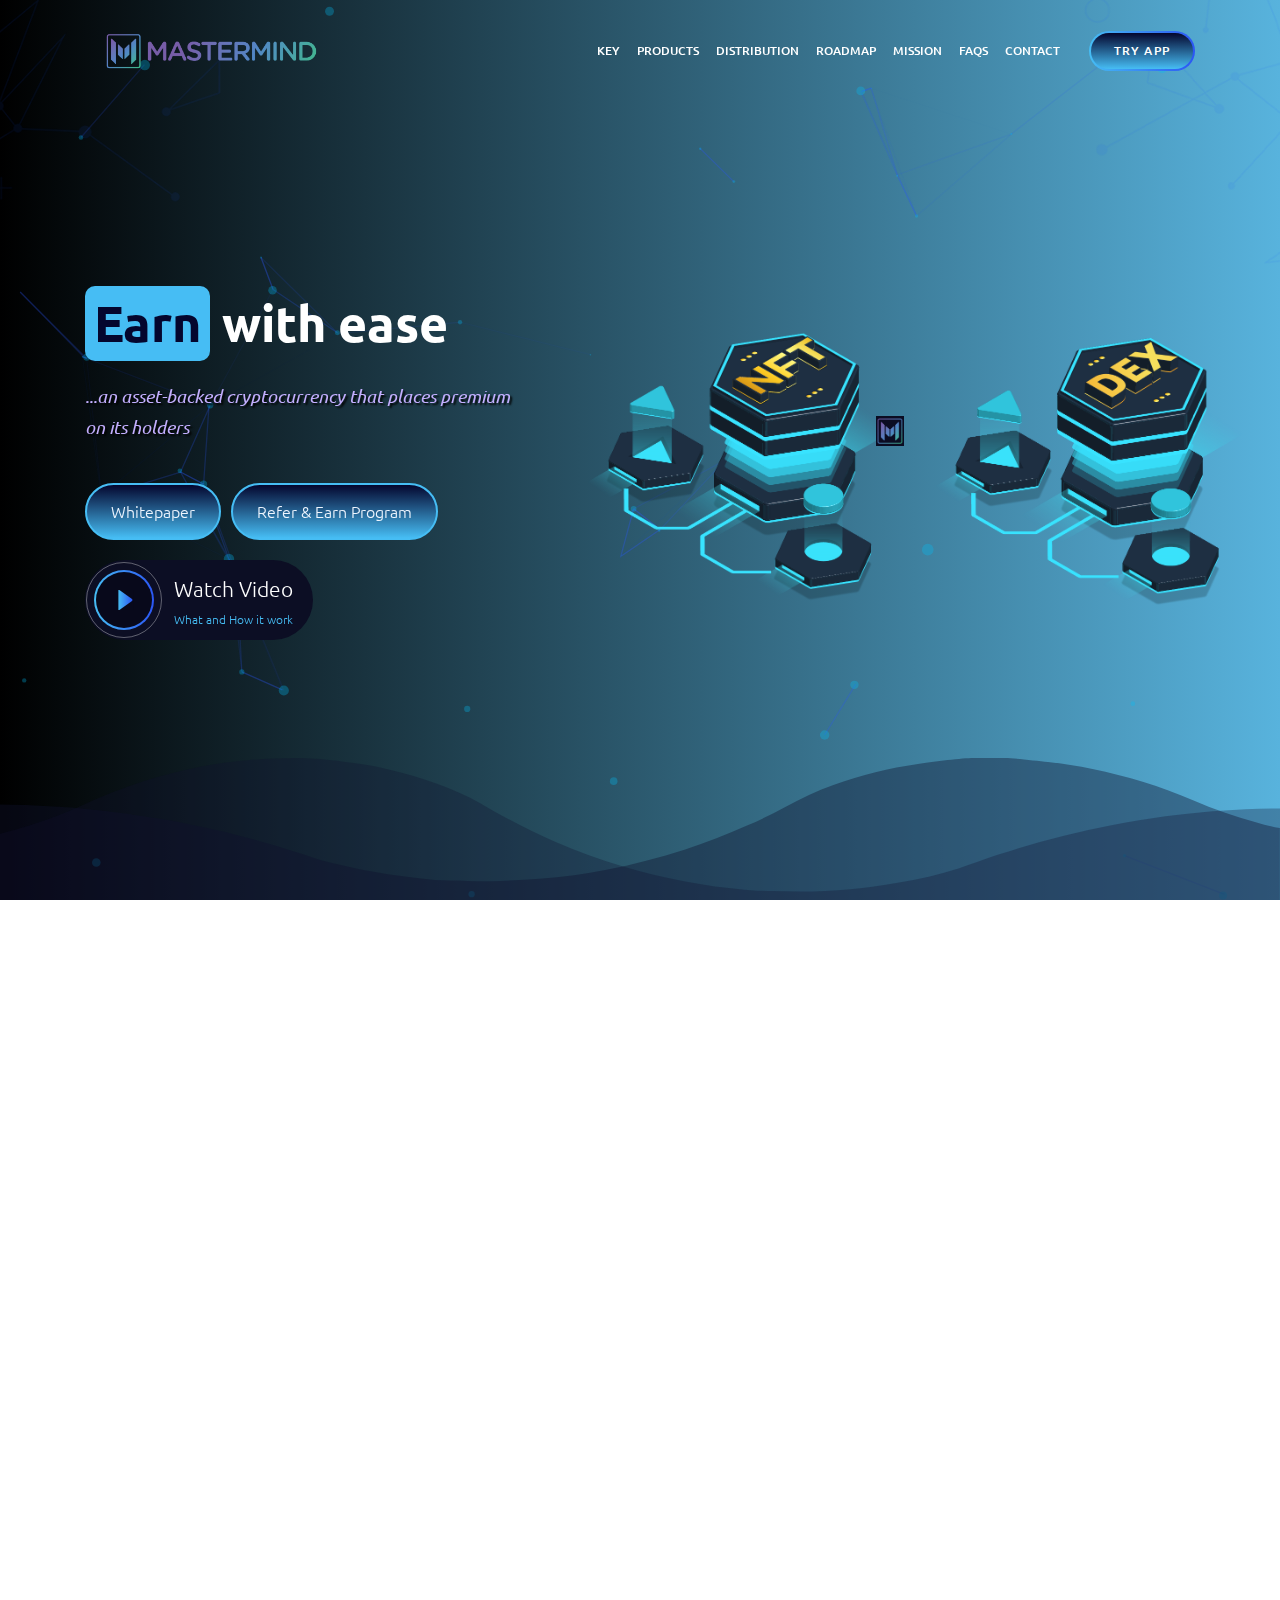
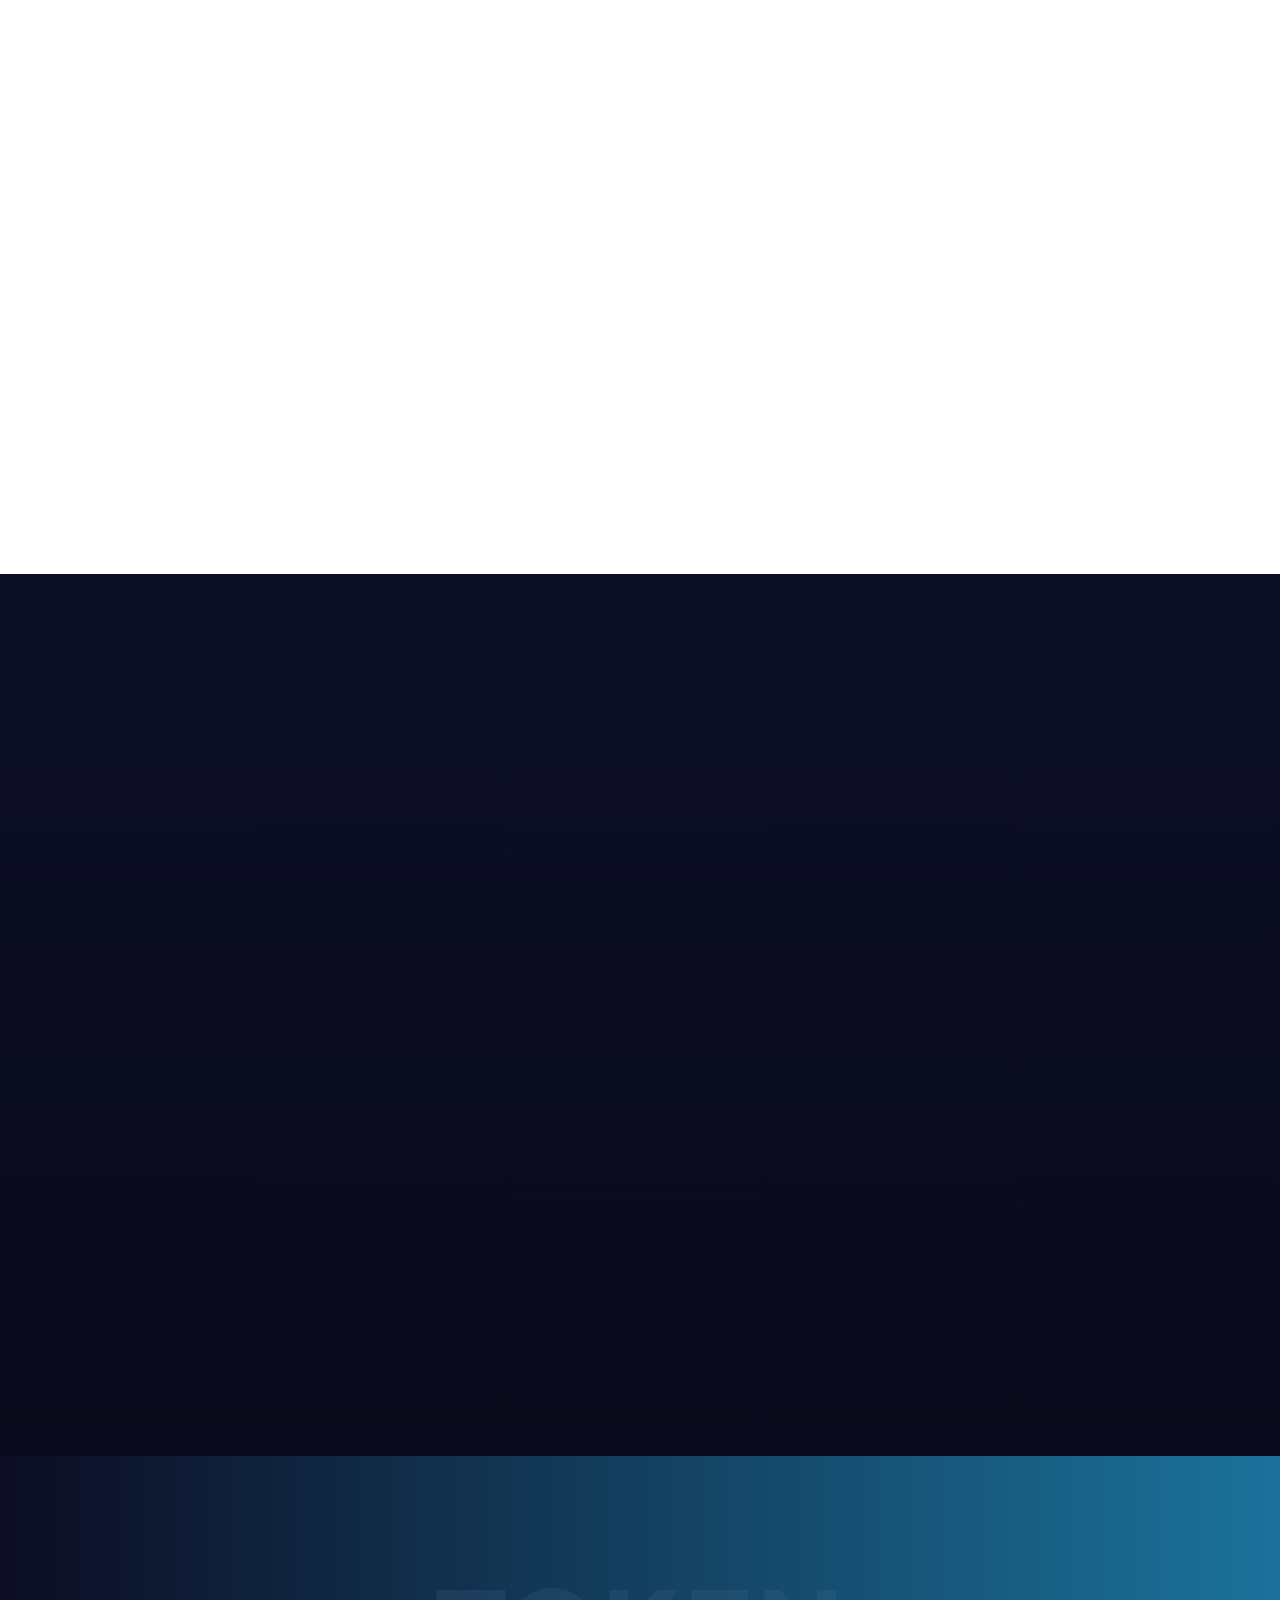
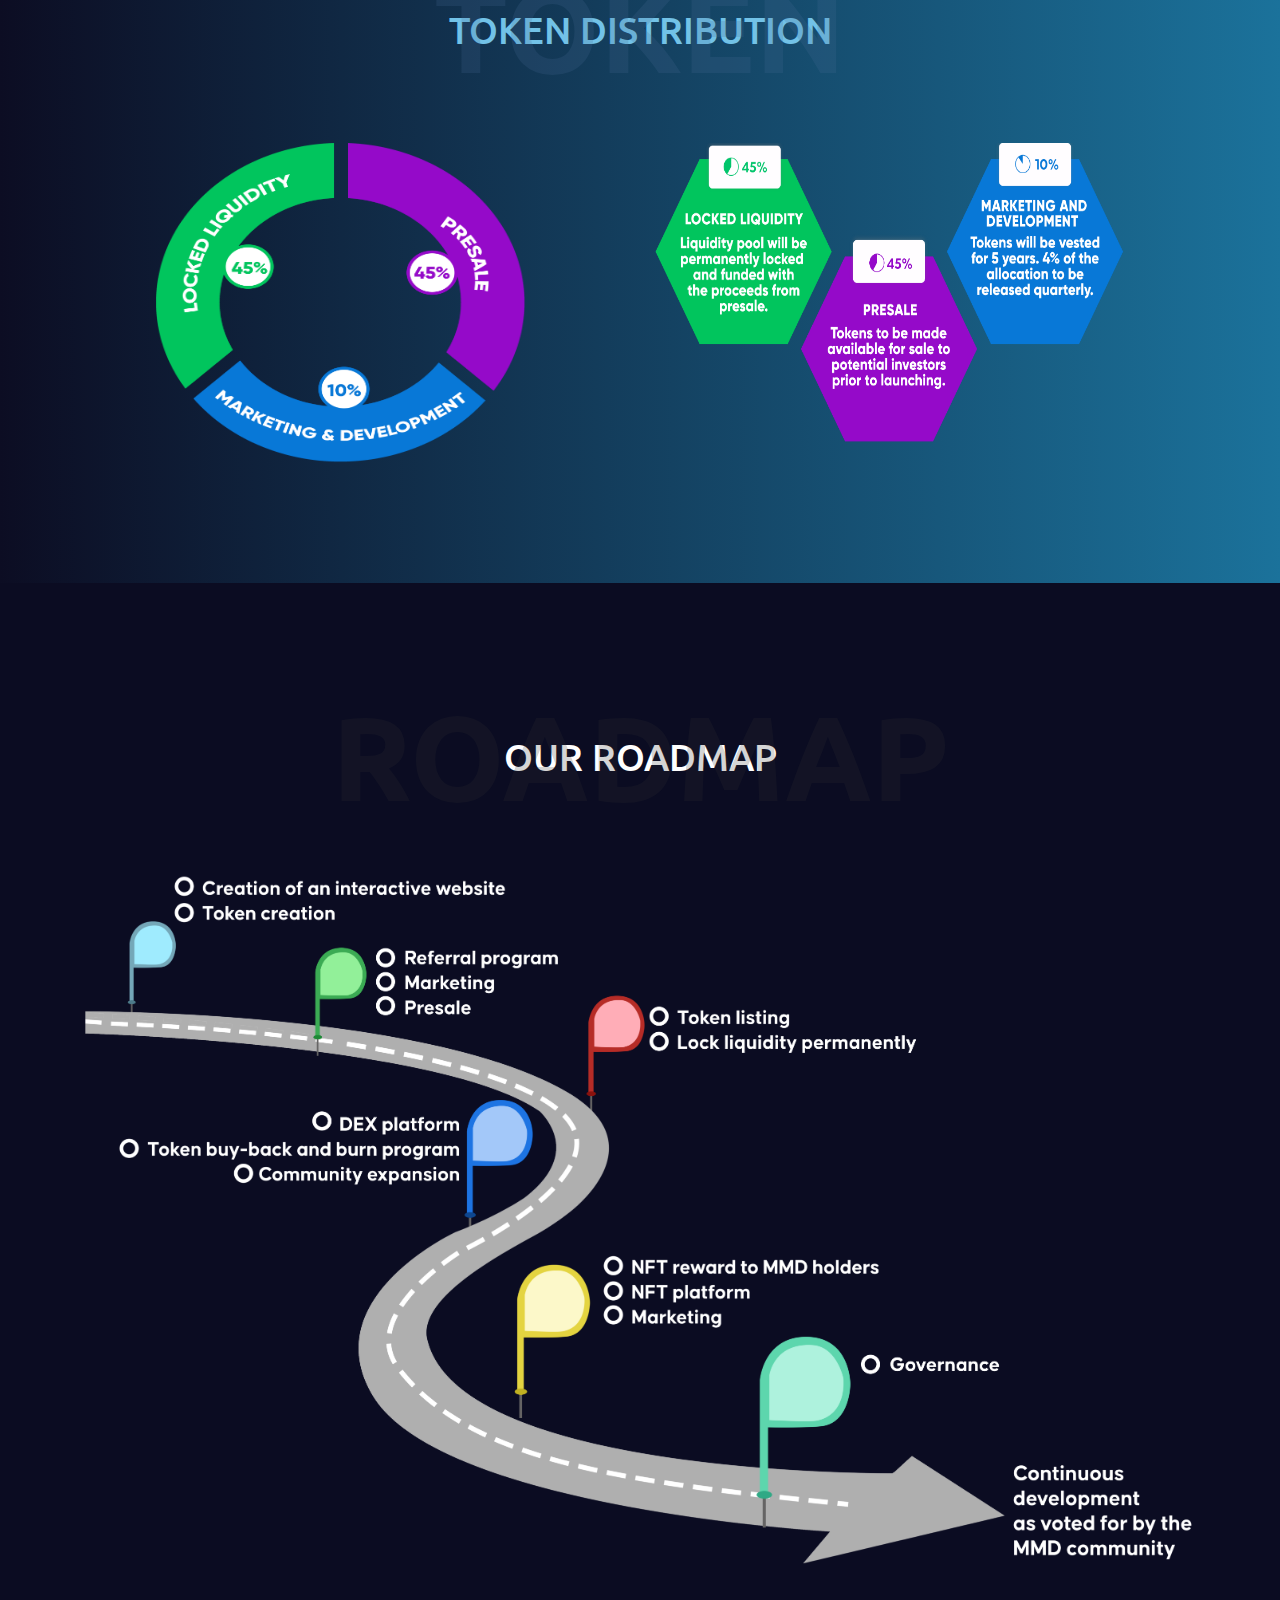
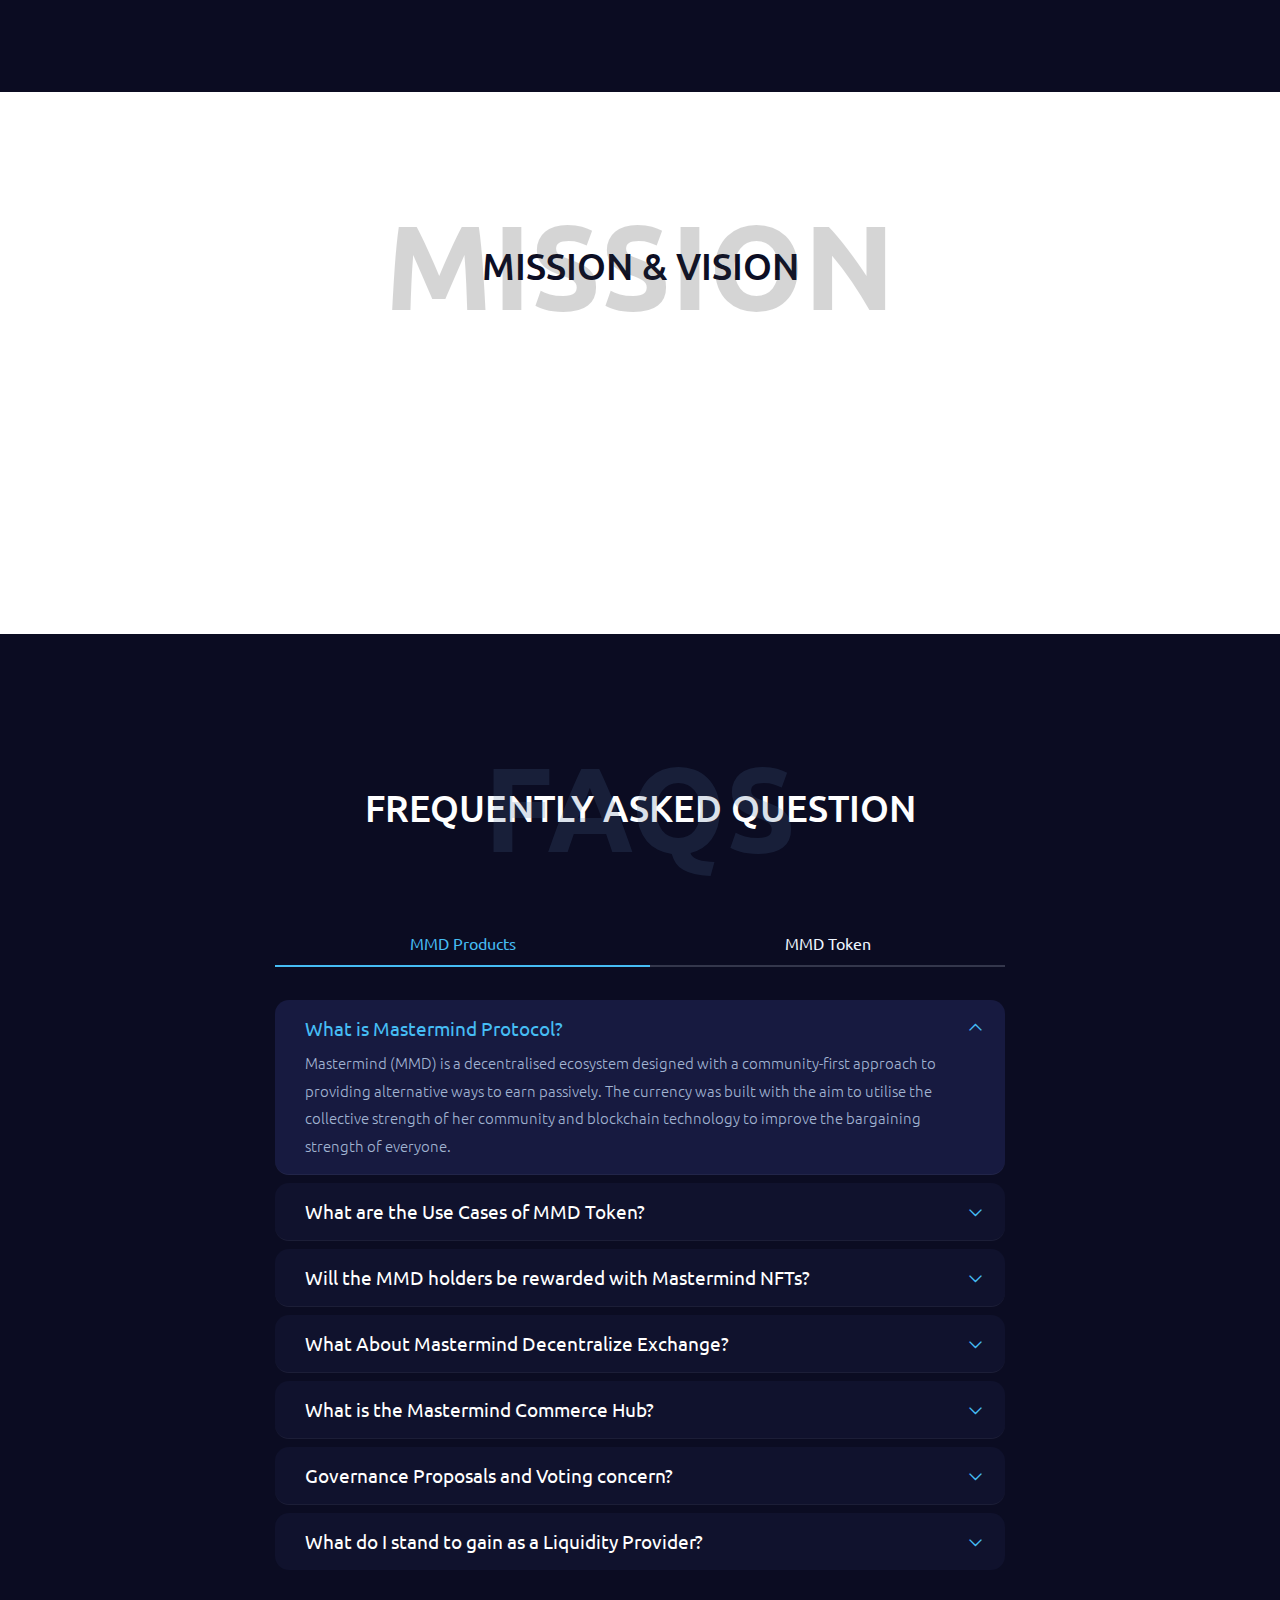
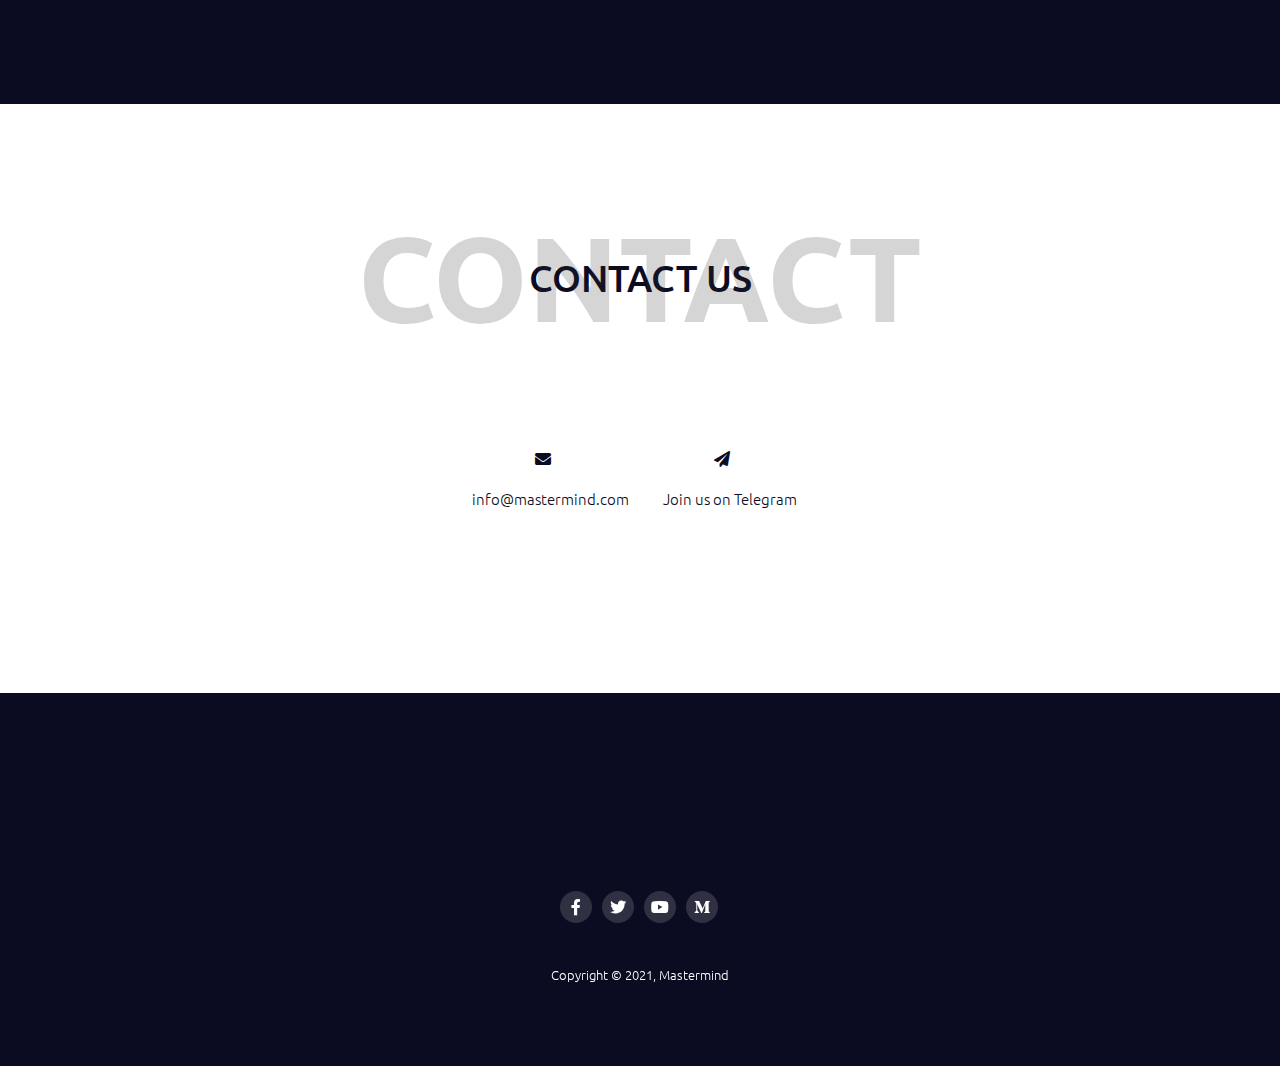
==== index.html @ 9ba6b21a "Adjusted" ====
<!DOCTYPE html>
<html lang="zxx" class="js">
<head>
<meta charset="utf-8">
<meta name="author" content="Mastermind">
<meta name="viewport" content="width=device-width, initial-scale=1, shrink-to-fit=no">
<meta name="description" content="Mastermind (MMD) token is a decentralized digital currency that is design with a community-first approach to providing alternative solutions to the finance challenges faced today">
<!-- Fav Icon  -->
<link rel="shortcut icon" href="images/mmd-ico.png">
<!-- Google Icon -->
<link rel="stylesheet" href="https://fonts.googleapis.com/icon?family=Material+Icons">
<link rel="stylesheet" href="https://fonts.googleapis.com/icon?family=Material+Icons+Outlined">
<link rel="stylesheet" href="https://fonts.googleapis.com/icon?family=Material+Icons+Two+Tone">

<!-- Google Fonts -->
<link rel="preconnect" href="https://fonts.googleapis.com">
<link rel="preconnect" href="https://fonts.gstatic.com" crossorigin>
<link href="https://fonts.googleapis.com/css2?family=Ubuntu:wght@300;500&display=swap" rel="stylesheet">

<!-- Site Title  -->
<title>Mastermind Ecosystem</title>
<!-- Bundle and Base CSS -->
<link rel="stylesheet" href="assets/css/vendor.bundle.css?ver=1930">
<link rel="stylesheet" href="assets/css/style-dark.css?ver=1930" id="changeTheme">
<!-- Extra CSS -->
<link rel="stylesheet" href="assets/css/theme.css?ver=1930">
<link rel="stylesheet" href="assets/css/style.css">

<!-- AOS -->
<link rel="stylesheet" href="https://unpkg.com/aos@next/dist/aos.css" />

</head>


    <body class="nk-body body-wider theme-dark mode-onepage">

	<div class="nk-wrap">
		<header class="nk-header page-header is-transparent is-sticky is-shrink is-dark" id="header">
		    <!-- Header @s -->
            <div class="header-main">
                <div class="header-container container">
                    <div class="header-wrap">
                        <!-- Logo @s -->
                        <div class="header-logo logo">
                            <a href="#header" style="font-size: 23px; font-weight: bold;" id="mmd-logo-link" class="logo-link">
                                <!-- <img class="logo-dark" src="images/logo.png" srcset="images/logo2x.png 2x" alt="logo"> -->
                                <!-- Use the below for the logo -->
                                
                                <img class="logo-light" src="images/mmd-logo.png" alt="mmd-logo">
                            </a>
                        </div>

                        <!-- Menu Toogle @s -->
                        <div class="header-nav-toggle">
                            <a href="#" class="navbar-toggle" data-menu-toggle="example-menu-04">
                                <div class="toggle-line">
                                    <span></span>
                                </div>
                            </a>
                        </div>

                        <!-- Menu @s -->
                        <div class="header-navbar header-navbar-s1">
                            <nav class="header-menu" id="example-menu-04">
                                <ul class="menu menu-s2">
                                    <li class="menu-item"><a class="menu-link nav-link" href="#key-notes">Key</a></li>
                                    <li class="menu-item"><a class="menu-link nav-link" href="#products">Products</a></li>
                                    <li class="menu-item"><a class="menu-link nav-link" href="#distribution">Distribution</a></li>
                                    <li class="menu-item"><a class="menu-link nav-link" href="#roadmap">Roadmap</a></li>
                                    <li class="menu-item"><a class="menu-link nav-link" href="#mission">Mission</a></li>
                                    <li class="menu-item"><a class="menu-link nav-link" href="#faqs">Faqs</a></li>
                                    <li class="menu-item"><a class="menu-link nav-link" href="#contact">Contact</a></li>
                                </ul>
                                <ul class="menu-btns">
                                    <li><a href="javascript:void(0)" id="try-app"  class="btn btn-rg btn-auto btn-outline btn-grad on-bg-theme btn-round"><span>Try App</span></a></li>
                                </ul>
                            </nav>
                        </div><!-- .header-navbar @e -->
                    </div>                                                
                </div>
            </div><!-- .header-main @e -->
            <!-- Banner @s -->
            <div class="header-banner bg-theme-dark" style="background-image: linear-gradient(270deg, #58b3dd 0%, rgba(0, 0, 0) 100%) !important;">
                <div class="nk-banner">
                    <div class="banner banner-mask-fix banner-fs banner-single tc-light">
                        <div class="banner-wrap">
                            <div class="container">
                                <div class="row align-items-center justify-content-center gutter-vr-30px myFlex" style="width: 95%;">
                                    <div class="col-lg-6 order-lg-last">
                                        <div id="front-img" class="banner-gfx banner-gfx-re-s3">
                                            <img src="images/dark/mmd-landing.png" alt="header" style="max-width: 100%;">
                                            <img class="banner-gfx-icon banner-gfx-icon-1" style="background-color: #0b0c22;" src="images/mmd-ico.png" alt="Mastermind Logo">
                                            
                                        </div>
                                    </div>
                                    <div class="col-lg-6">
                                        <div class="banner-caption wide-auto text-center text-lg-left">
                                            <div class="cpn-head mt-0">
                                                <h3 class="title title-xl-2 title-semibold"> <span class="mmd-title">Earn</span> with ease</h2>
                                            </div>
                                            <div class="cpn-text cpn-text-s1">
                                                <p class="lead"> <i>...an asset-backed cryptocurrency that places premium on its holders</i></p>
                                            </div>

                                            <div class="front-btns">

                                                <!-- Whitepaper Link -->
                                                <a href="#" class="wp-land-link"><span>Whitepaper</span></a>
                                                <a href="ambassador.html" class="wp-land-link"><span>Refer & Earn Program</span></a>
                                            </div>
                                            <div class="video-link">
                                                <!-- Video Link -->
                                                <a style="background-color: #0C0E24; padding: 9px; padding-right: 20px; margin-bottom: 9px; border-radius: 43px;" href="https://www.youtube.com/watch?v=SSo_EIwHSd4" class="video-popup btn-play-wrap btn-play-wrap-s1 text-align-center my-vid-style">
                                                    <div class="btn-play btn-play-sm btn-play-s2">
                                                        <em class="btn-play-icon"></em>
                                                    </div>
                                                    <div class="btn-play-text">
                                                        <span class="text-sm">Watch Video</span>
                                                        <span class="text-xs">What and How it work</span>
                                                    </div>
                                                </a>
                                            </div>
                                            
                                            


                                        </div>
                                    </div><!-- .col -->
                                </div><!-- .row -->
                            </div>
                        </div>
                    </div>
                </div><!-- .nk-banner -->
                <div class="nk-ovm mask-c-dark shape-v mask-contain-bottom"></div>
                
                <!-- Place Particle Js -->
                <div id="particles-bg" class="particles-container particles-bg" data-pt-base="#00c0fa" data-pt-base-op=".3" data-pt-line="#2b56f5" data-pt-line-op=".5" data-pt-shape="#00c0fa" data-pt-shape-op=".2"></div>
            </div>
			<!-- .header-banner @e -->
		</header>
    
        <main class="nk-pages">
            <!--mask-c-blend-dark bg-theme-dark-alt-->
            <section class="section tc-light ov-h" id="key-notes">
                <div class="container">
                    <!-- Block @s -->
                    <div class="nk-block nk-block-text-wrap">
                        <div class="row align-items-center justify-content-center gutter-vr-30px">
                            
                            <div class="col-lg-10 offset-lg-1 text-center text-md-left">
                                <div class="nk-block-text">
                                    <div class="key-notes-container">
                                        <div class="grid-col-2 grid-rows-key" data-aos="fade-left" data-aos-duration="1000">
                                            <div class="num-text">
                                                <h2>01</h2>
                                                <h3>BACKED BY FTM</h3>
                                            </div>
                                            <img src="./images/key/fantom.png" alt="" srcset="">
                                            <p>The Fantom token (FTM) which is the native the currency of the Fantom blockchain will be used to back the Mastermind token.</p>
                                        </div>
                                        <div class="grid-col-2 grid-rows-key" data-aos="fade-right" data-aos-duration="1000">
                                            <img src="./images/key/vault.png" alt="" srcset="">
                                            <div class="num-text">
                                                <h2>02</h2>
                                                <h3>RUG PROOF LIQUIDITY</h3>
                                            </div>
                                            <p>Funds from the presale will be used to create a MMD/FTM pool that will be permanently locked (rug proof).</p>
                                        </div>
                                        <div class="grid-col-2 grid-rows-key" data-aos="fade-up" data-aos-duration="1000">
                                            <div class="num-text">
                                                <h2>03</h2>
                                                <h3>REWARDS</h3>
                                            </div>
                                            <img src="./images/key/rewards.png" alt="" srcset="">
                                            <p>Holders earn passive rewards through static reflection. They are also rewarded with part of the transaction fees from the DEX</p>
                                        </div>
                                        
                                    </div>
                                    
                                </div>
                            </div>
                        </div><!-- .row -->
                    </div><!-- .block @e -->
                </div>
            </section>

            <section class="section mask-c-blend-dark bg-theme-dark-alt tc-light ov-h" id="products">
                <div class="container">
                    <!-- Block @s -->
                    <div class="nk-block nk-block-text-wrap">
                        <!-- <div class="products-headline">
                            <h4>Mastermind Ecosystemsss</h4>
                        </div> -->
                        <div class="row align-items-center justify-content-center justify-content-md-between gutter-vr-30px">
                            
                            <div data-aos="fade-up" data-aos-delay="50" data-aos-duration="1000" class="col-mb-7 col-sm-7 col-md-5 col-lg-6 order-md-last" >
                                <div data-aos="fade-down" class="products-bg-grad">
                                    <h4>Mastermind Ecosystem</h4>
                                </div>
                                <div class="nk-block-img" id="products-img">
                                    <img src="images/dark/mmd-cases.png" alt="mmd-products">
                                </div>
                                
                            </div>
                            
                            <div class="col-mb-9 col-sm-10 col-md-7 col-lg-6 text-center text-md-left" style="margin-top: 2em;" data-aos="fade-up" data-aos-duration="1000">
                                <div class="nk-block-text">
                                    <div class="mmd-products">
                                        <div class="product-item">
                                            <!-- <i class="material-icons-two-tone" style="font-size:48px; color:#0C0E24;">history_edu</i> -->
                                            <i class="" style="font-size:48px; color:#0C0E24;"><img src="./images/products/nft.png" alt=""></i>
                                            <h4 style="color: #46BDF4;">NFTs</h4>
                                            <p style="color: #DDDDDD; font-weight: bold;">NFT’s marketplace where NFTs can be traded and
                                                rewarded to MMD holders that has contributed to the MMD community
                                            </p>
                                        </div>
                                        <div class="product-item">
                                            <!-- <i class="material-icons-two-tone" style="font-size:48px; color:#0C0E24;">business</i> -->
                                            <i class="" style="font-size:48px; color:#0C0E24;"><img src="./images/products/dex.png" alt=""></i>
                                            <h4 style="color: #46BDF4;">DEX</h4>
                                            <p style="color: #DDDDDD; font-weight: bold;">For secure peer-to-peer transactions without the need for any intermediary.
                                            </p>
                                        </div>
                                        <div class="product-item">
                                            <!-- <i class="material-icons-two-tone" style="font-size:48px; color: #0C0E24;">hub</i> -->
                                            <i class="" style="font-size:48px; color:#0C0E24;"><img src="./images/products/hub.png" alt=""></i>
                                            <h4 style="color: #46BDF4;">Hub</h4>
                                            <p style="color: #DDDDDD; font-weight: bold;">This is the platform where buyers and sellers meet to transact with the use of MMD token as the medium of exchange.</p>
                                        </div>
                                        <div class="product-item">
                                            <!-- <i class="material-icons-two-tone" style="font-size:48px; color:#0C0E24;">trending_up</i> -->
                                            <i class="" style="font-size:48px; color:#0C0E24;"><img src="./images/products/governance.png" alt=""></i>
                                            <h4 style="color: #46BDF4;">Governance</h4>
                                            <p style="color: #DDDDDD; font-weight: bold;">Any MMD holder can send proposals through the MMD website, for the ecosystem to cast their votes.</p>
                                        </div>
                                        
                                    </div>
                                    
                                </div>
                            </div>
                        </div><!-- .row -->
                    </div><!-- .block @e -->
                </div>
            </section>
            <!-- // -->
            <!-- // -->
            <!-- // -->
            <section class="section section-tokensale tc-light bg-theme-dark" id="distribution">
                <!-- Block @s -->
                <div class="container custom-container">
                    <div class="section-head text-center wide-auto-sm tc-light">
                        <h2 class="title title-s4" title="TOKEN" style="font-family: 'Ubuntu'; color: #72c2e7;">Token Distribution</h2>
                        
                    </div>
                    <!-- <div class="nk-block nk-block-token mgb-m30" style="margin-top: -50px !important;">
                        <div class="row align-items-center justify-content-between gutter-vr-50px">
                            
                        </div>
                    </div>.block @e -->
                    <div class="nk-block">
                        <div class="row justify-content-center gutter-vr-40px distr-container">
                            <div class="col-md-6 col-mb-8">
                                <div class="single-chart">
                                    <!-- <h3 class="mgb-l text-center title-lg">Distribution <br>of tokens</h3> -->
                                    <div class="chart piechart">
                                        <img src="images/dark/mmd-dist.png" alt="MMD Token Distribution">
                                    </div>
                                </div>
                            </div>
                            <div class="col-md-6 col-mb-8">
                                <div class="single-chart">
                                    <div class="chart tri-chart">
                                       <img src="images/dark/distr-chart.png" alt="Distribution Chart">
                                    </div>
                                </div>
                            </div>
                        </div>
                    </div><!-- .block @e -->
                </div>
            </section>
            <!-- // -->
            <section style="background-color: #0b0c22 !important;" class="section bg-theme tc-light section-connect" id="roadmap">
                <div class="container ov-h">
                    <div class="section-head text-center wide-auto-sm">
                        <h2 class="title title-s4" title="Roadmap" id="roadmap-title" style="color: #fff;">Our Roadmap</h2>
                    </div><!-- .section-head @e -->
                </div>
                    <!-- Block @s -->
                <div class="nk-block ov-h">
                    <div class="container">
                        <!-- <div class="roadmap-list">
                            <div class="roadmap-item roadmap-item-sm roadmap-done">
                                <div class="roadmap-innr">
                                    <h6 class="roadmap-title roadmap-title-s2">Phase 1</h6>
                                    <p>Creation of an interactive website</p>
                                    <p>Token creation & private sale</p>
                                </div>
                            </div>
                            <div class="roadmap-item roadmap-done">
                                <div class="roadmap-innr">
                                    <h6 class="roadmap-title roadmap-title-s2">Phase 1 (Cont'd)</h6>
                                    <p>Ambassador program</p>
                                </div>
                            </div>
                            <div class="roadmap-item roadmap-item-lg">
                                <div class="roadmap-innr">
                                    <h6 class="roadmap-title roadmap-title-s2">Phase 1 (Cont'd)</h6>
                                    <p>Marketing & token listing</p>
                                </div>
                            </div>
                            <div class="roadmap-item">
                                <div class="roadmap-innr">
                                    <h6 class="roadmap-title roadmap-title-s2">Phase 2</h6>
                                    <p>Beta-testing of the DEX platform</p>
                                </div>
                            </div>
                            <div class="roadmap-item roadmap-item-sm">
                                <div class="roadmap-innr">
                                    <h6 class="roadmap-title roadmap-title-s2">Phase 2 (Cont'd)</h6>
                                    <p>DAO & voting integration</p>
                                    <p>Buyback and manual burning of tokens</p>
                                </div>
                            </div>
                            <div class="roadmap-item">
                                <div class="roadmap-innr">
                                    <h6 class="roadmap-title roadmap-title-s2">Phase 2 (Cont'd)</h6>
                                    <p>Community expansion</p>
                                    
                                </div>
                            </div>
                            <div class="roadmap-item roadmap-item-lg">
                                <div class="roadmap-innr">
                                    <h6 class="roadmap-title roadmap-title-s2">Phase 3</h6>
                                    <p>Live DEX platform</p>
                                    <p>NFT platform</p>
                                </div>
                            </div>
                            <div class="roadmap-item">
                                <div class="roadmap-innr">
                                    <h6 class="roadmap-title roadmap-title-s2">Phase 3 (Cont'd)</h6>
                                    <p>NFT rewards to MMD community</p>
                                </div>
                            </div>
                            <div class="roadmap-item roadmap-item-sm">
                                <div class="roadmap-innr">
                                    <h6 class="roadmap-title roadmap-title-s2">Phase 3 (Cont'd)</h6>
                                    <p>Lending platform integration</p>
                                    <p>Project marketing</p>
                                </div>
                            </div>
                            <div class="roadmap-item">
                                <div class="roadmap-innr">
                                    <h6 class="roadmap-title roadmap-title-s2">Phase 4</h6>
                                    <p>More developments as voted for by the MMD community</p>
                                </div>
                            </div> 
                        </div> -->

                        <!-- Roadmap Image -->
                        <img class="roadmap-mobile" src="./images/dark/roadmap-1.png" alt="">
                        <img class="roadmap-desktop" src="./images/dark/roadmap-2.png" alt="">

                    </div>
                </div><!-- .block @e -->
            </section>
            <!-- // -->
            
            <section class="section section-tokensale tc-light bg-theme-dark" id="mission">
                <!-- Block @s -->
                <div class="container">
                    <div class="section-head text-center wide-auto-sm tc-light">
                        <h2 class="title title-s4 mission" title="MISSION" style="color: #0C0E24;">Mission & Vision</h2>
                    </div>
                    <div class="nk-block nk-block-token mgb-m30">
                        <div class="row align-items-center justify-content-between gutter-vr-50px">
                            <div class="col-lg-10 offset-lg-1">
                                <div class="row gutter-vr-30px">
                                    <div class="col-lg-6">
                                        <div class="stage-info" data-aos="fade-left" data-aos-duration="1000">
                                            <!-- <i class="material-icons-two-tone" style="color:#0C0E24;">room</i>
                                            <h6 class="title title-s6 title-xs-s2">
                                                To maximize our community’s financial bargaining strength through strategic unity, growth, and continuous engagement.
                                            </h6> -->
                                            <img src="./images/dark/mission.png" alt="Mission statement">
                                        </div>
                                    </div><!-- .col  -->
                                    <div class="col-lg-6">
                                        <div class="stage-info" data-aos="fade-right" data-aos-duration="1000">
                                            <!-- <i class="material-icons-two-tone" style="color:#0C0E24;">room</i>
                                            <h6 class="title title-s6 title-xs-s2">  
                                                To drive financial inclusion and economic prosperity using the blockchain technology.
                                            </h6> -->
                                            <img src="./images/dark/vision.png" alt="Project vision">
                                            
                                        </div>
                                    </div>
                                    
                                </div>
                            </div>
                            
                        </div>
                    </div><!-- .block @e -->
                    
                    <!-- .block @e -->
                </div>
            </section>
            

            <!-- // -->
            
            <!-- // -->
            <!-- // -->
            <!-- // -->
            <section class="section bg-theme tc-light pb-0" id="faqs">
                <div class="container">
                    <div class="section-head text-center wide-auto-sm">
                        <h2 class="title title-s4" title="FAQS">Frequently Asked Question</h2>
                    </div><!-- .section-head @e -->
                    <!-- Block @s -->
                    <div class="nk-block">
                        <div class="row justify-content-center">
                            <div style="margin-bottom: 14vh;" class="col-xl-8 col-lg-10">
                                <ul class="nav tab-nav tab-nav-line mgb-r">
                                    <li><a class="active" data-toggle="tab" href="#general-questions-19">MMD Products</a></li>
                                    <li><a data-toggle="tab" href="#tokens-sales-19">MMD Token</a></li>
                                    
                                </ul>
                                <div class="tab-content">
                                    <div class="tab-pane fade show active" id="general-questions-19">
                                        <div class="accordion accordion-faq" id="faq-67">
                                            <div class="accordion-item accordion-item-s4 bg-theme-alt">
                                                <h5 class="accordion-title" data-toggle="collapse" data-target="#faq-67-1">
                                                    What is Mastermind Protocol? 
                                                    <span class="accordion-icon accordion-icon-s2"></span>
                                                </h5>
                                                <div id="faq-67-1" class="collapse show" data-parent="#faq-67">
                                                    <div class="accordion-content">
                                                        <p>Mastermind (MMD) is a decentralised ecosystem designed with a community-first approach to providing alternative ways to earn passively. The currency was built with the aim to utilise the collective strength of her community and blockchain technology to improve the bargaining strength of everyone.</p>
                                                    </div>
                                                </div>
                                            </div>
                                            <div class="accordion-item accordion-item-s4 bg-theme-alt">
                                                <h5 class="accordion-title collapsed" data-toggle="collapse" data-target="#faq-67-2">
                                                    What are the Use Cases of MMD Token? 
                                                    <span class="accordion-icon accordion-icon-s2"></span>
                                                </h5>
                                                <div id="faq-67-2" class="collapse" data-parent="#faq-67">
                                                    <div class="accordion-content">
                                                        <p>
                                                            <li style="color: #a2b4d2;">Mastermind NFTs and NFT marketplace</li>
                                                            <li style="color: #a2b4d2;">Mastermind Decentralize Exchange</li>
                                                            <li style="color: #a2b4d2;">Mastermind Commerce Hub</li>
                                                            <li style="color: #a2b4d2;">Governance Proposals and Voting</li>
                                                        </p>
                                                    </div>
                                                </div>
                                            </div>
                                            <div class="accordion-item accordion-item-s4 bg-theme-alt">
                                                <h5 class="accordion-title collapsed" data-toggle="collapse" data-target="#faq-67-3">
                                                    Will the MMD holders be rewarded with Mastermind NFTs?
                                                    <span class="accordion-icon accordion-icon-s2"></span>
                                                </h5>
                                                <div id="faq-67-3" class="collapse" data-parent="#faq-67">
                                                    <div class="accordion-content">
                                                        <p>Yes. Rewards be given to MMD holders who have, one way or the other, contributed to the development of the ecosystem.</p>
                                                    </div>
                                                </div>
                                            </div>
                                            <div class="accordion-item accordion-item-s4 bg-theme-alt">
                                                <h5 class="accordion-title collapsed" data-toggle="collapse" data-target="#faq-67-4">
                                                    What About Mastermind Decentralize Exchange? 
                                                    <span class="accordion-icon accordion-icon-s2"></span>
                                                </h5>
                                                <div id="faq-67-4" class="collapse" data-parent="#faq-67">
                                                    <div class="accordion-content">
                                                        <p>A platform that allows for direct peer-to-peer cryptocurrency transactions to take place online securely and without the need for an intermediary.</p>
                                                    </div>
                                                </div>
                                            </div>
                                            <div class="accordion-item accordion-item-s4 bg-theme-alt">
                                                <h5 class="accordion-title collapsed" data-toggle="collapse" data-target="#faq-67-5">
                                                    What is the Mastermind Commerce Hub? 
                                                    <span class="accordion-icon accordion-icon-s2"></span>
                                                </h5>
                                                <div id="faq-67-5" class="collapse" data-parent="#faq-67">
                                                    <div class="accordion-content">
                                                        <p>This is the platform where buyers and sellers meet to transact with the use of MMD token as the medium of exchange. Here, with the bargaining power of the MasterMind (MMD) token, buyers get to purchase more with less.</p>
                                                    </div>
                                                </div>
                                            </div>
                                            <div class="accordion-item accordion-item-s4 bg-theme-alt">
                                                <h5 class="accordion-title collapsed" data-toggle="collapse" data-target="#faq-67-6">
                                                    Governance Proposals and Voting concern? 
                                                    <span class="accordion-icon accordion-icon-s2"></span>
                                                </h5>
                                                <div id="faq-67-6" class="collapse" data-parent="#faq-67">
                                                    <div class="accordion-content">
                                                        <p>Any MMD holder can send proposals through the MMD website, for the ecosystem to cast their votes. Proposals and voting will be related to Technology, governance structure, products and projects. Tokens may be granted as reward to community members that create winning proposals for the DAO to implement.</p>
                                                    </div>
                                                </div>
                                            </div>
                                            <div class="accordion-item accordion-item-s4 bg-theme-alt">
                                                <h5 class="accordion-title collapsed" data-toggle="collapse" data-target="#faq-67-7">
                                                    What do I stand to gain as a Liquidity Provider? 
                                                    <span class="accordion-icon accordion-icon-s2"></span>
                                                </h5>
                                                <div id="faq-67-7" class="collapse" data-parent="#faq-67">
                                                    <div class="accordion-content">
                                                        <p>
                                                            <li>
                                                                Locked Liquidity: Private sale (90% of pool) will be used to provide liquidity that will be locked forever. The essence of this is to assure investors the MMD project is genuine and committed to achieving its goals.
                                                            </li>
                                                            <li>
                                                                Price Floor: Liquidity will be provided using a stable coin (BUSD, USDT, USDC).  This is to enable a price floor which will be 4%-10% of the private offering price of the MMD token. This way, when transaction takes place on the network and liquidity providers get their share of their reward from network transactions, the price floor rises as well.
                                                            </li>
                                                        </p>
                                                    </div>
                                                </div>
                                            </div>
                                        </div>
                                    </div>
                                    
                                    <div class="tab-pane fade" id="tokens-sales-19">
                                        <div class="accordion accordion-faq" id="faq-69">
                                            <div class="accordion-item accordion-item-s4 bg-theme-alt">
                                                <h5 class="accordion-title" data-toggle="collapse" data-target="#faq-69-1">
                                                    Why Should I buy Mastermind Token?
                                                    <span class="accordion-icon accordion-icon-s2"></span>
                                                </h5>
                                                <div id="faq-69-1" class="collapse show" data-parent="#faq-69">
                                                    <div class="accordion-content">
                                                        <p>It is the first asset-backed deflationary token buit on the Fantom blockchain that avails its holders the opportunity to earn passively. It is a deflationary token,
                                                            earns passive income for holders, and is used as a store of value.
                                                        </p>
                                                    </div>
                                                </div>
                                            </div>
                                            <div class="accordion-item accordion-item-s4 bg-theme-alt">
                                                <h5 class="accordion-title collapsed" data-toggle="collapse" data-target="#faq-69-2">
                                                    How Is MMD Token Deflationary?
                                                    <span class="accordion-icon accordion-icon-s2"></span>
                                                </h5>
                                                <div id="faq-69-2" class="collapse" data-parent="#faq-69">
                                                    <div class="accordion-content">
                                                        <p>Every transaction on the MMD protocol is charged 5%. 1% will be burned, 1.5% will go into marketing and development, 1% will go to the lock liquidity pool, the last 1.5% will be used to reward the liquidity providers.</p>
                                                    </div>
                                                </div>
                                            </div>
                                            <div class="accordion-item accordion-item-s4 bg-theme-alt">
                                                <h5 class="accordion-title collapsed" data-toggle="collapse" data-target="#faq-69-3">
                                                    How Does MMD Token Generate Passive Income?
                                                    <span class="accordion-icon accordion-icon-s2"></span>
                                                </h5>
                                                <div id="faq-69-3" class="collapse" data-parent="#faq-69">
                                                    <div class="accordion-content">
                                                        <p>Liquidity providers will gain passively from the 2% charged on every transaction on the MMD protocol.</p>
                                                    </div>
                                                </div>
                                            </div>
                                            <div class="accordion-item accordion-item-s4 bg-theme-alt">
                                                <h5 class="accordion-title collapsed" data-toggle="collapse" data-target="#faq-69-4">
                                                    How Is MMD Token A Store Of Value?
                                                    <span class="accordion-icon accordion-icon-s2"></span>
                                                </h5>
                                                <div id="faq-69-4" class="collapse" data-parent="#faq-69">
                                                    <div class="accordion-content">
                                                        <p>Aside the 1% transaction fee allocated for burning, part of the marketing and development fund will go into buying back tokens. 50% of the tokens that will be bought back will go into the locked liquidity while the other 50% will be burned.</p>
                                                    </div>
                                                </div>
                                            </div>
                                            <div class="accordion-item accordion-item-s4 bg-theme-alt">
                                                <h5 class="accordion-title collapsed" data-toggle="collapse" data-target="#faq-69-5">
                                                    What do I gain by holding MMD Token?
                                                    <span class="accordion-icon accordion-icon-s2"></span>
                                                </h5>
                                                <div id="faq-69-5" class="collapse" data-parent="#faq-69">
                                                    <div class="accordion-content">
                                                        <p>Holders get rewarded just by holding the token in their wallets. This reward is gotten from every transaction being executed on the network.</p>
                                                    </div>
                                                </div>
                                            </div>
                                        </div>
                                    </div>
                                    
                                </div>
                            </div><!-- .col -->
                        </div><!-- .row -->
                    </div><!-- .block @e -->
                </div>
            </section>
            <!-- // -->
            <section style="background-color: #fff !important;" class="section section-contact bg-theme tc-light" id="contact">
                <div class="container">
                    <div class="section-head text-center wide-auto-sm">
                        <h2 id="contact-title" style="color: #0b0c22;" class="title title-s4" title="Contact">Contact Us</h2>
                        <p>Any question? Reach out to us and we’ll get back to you shortly.</p>
                    </div><!-- .section-head @e -->
                    <!-- Block @s -->
                    <div class="nk-block block-contact">
                        <div class="row justify-content-center text-center">
                            <div class="col-md-6 col-lg-6">
                                <ul class="contact-list contact-list-s1 flex-wrap flex-md-nowrap pdb-l">
                                    <li>
                                        <em class="contact-icon fas fa-envelope"></em>
                                        <div class="contact-text">
                                            <span>info@mastermind.com</span>
                                        </div>
                                    </li>
                                    <li>
                                        <em class="contact-icon fas fa-paper-plane"></em>
                                        <div class="contact-text">
                                            <span>Join us on Telegram</span>
                                        </div>
                                    </li>
                                </ul>
                            </div><!-- .col -->
                            <!-- <div class="col-md-6 col-lg-6">
                                <img class="contact-img" src="./images/dark/model-vector.png" alt="Customer-care specialist image">
                            </div> -->
                        </div><!-- .row -->
                    </div><!-- .block @e -->
                </div>
            </section>
            <!-- // -->
        </main>
        <footer style="background-color: #0b0c22 !important;" class="nk-footer bg-theme-alt section-connect">
            <div class="section section-m pb-0 tc-light ov-h">
                <div class="container py-4">
                    
                </div>
                <div class="nk-ovm shape-contain shape-center-top"></div>
            </div>
            <div class="section section-footer section-s tc-light bg-transparent">
                <div class="container">
                    <!-- Block @s -->
                    <div class="nk-block block-footer">
                        <div class="row">
                            <div class="col">
                                <div class="wgs wgs-text text-center mb-3">
                                    <ul class="social pdb-m justify-content-center">
                                        <li><a href="#"><em class="social-icon fab fa-facebook-f"></em></a></li>
                                        <li><a href="#"><em class="social-icon fab fa-twitter"></em></a></li>
                                        <li><a href="#"><em class="social-icon fab fa-youtube"></em></a></li>
                                        <li><a href="#"><em class="social-icon fab fa-medium-m"></em></a></li>
                                    </ul>
                                    <div class="copyright-text copyright-text-s3 pdt-m">
                                        <p><span class="d-sm-block">Copyright &copy; 2021, Mastermind</p>
                                    </div>
                                </div>
                            </div>
                        </div>
                    </div><!-- .block @e -->
                </div>
            </div>
        </footer>
	</div>
	
	<div class="preloader"><span class="spinner spinner-round"></span></div>
	
	<!-- JavaScript -->
	<script src="assets/js/jquery.bundle.js?ver=1930"></script>
	<script src="assets/js/scripts.js?ver=1930"></script>
	<script src="assets/js/charts.js"></script>

    <!-- AOS -->
    <script src="https://unpkg.com/aos@next/dist/aos.js"></script>
    <script src="./assets/js/toast.js"></script>
    <script>
      AOS.init();
    </script>
  
</body>

</html>
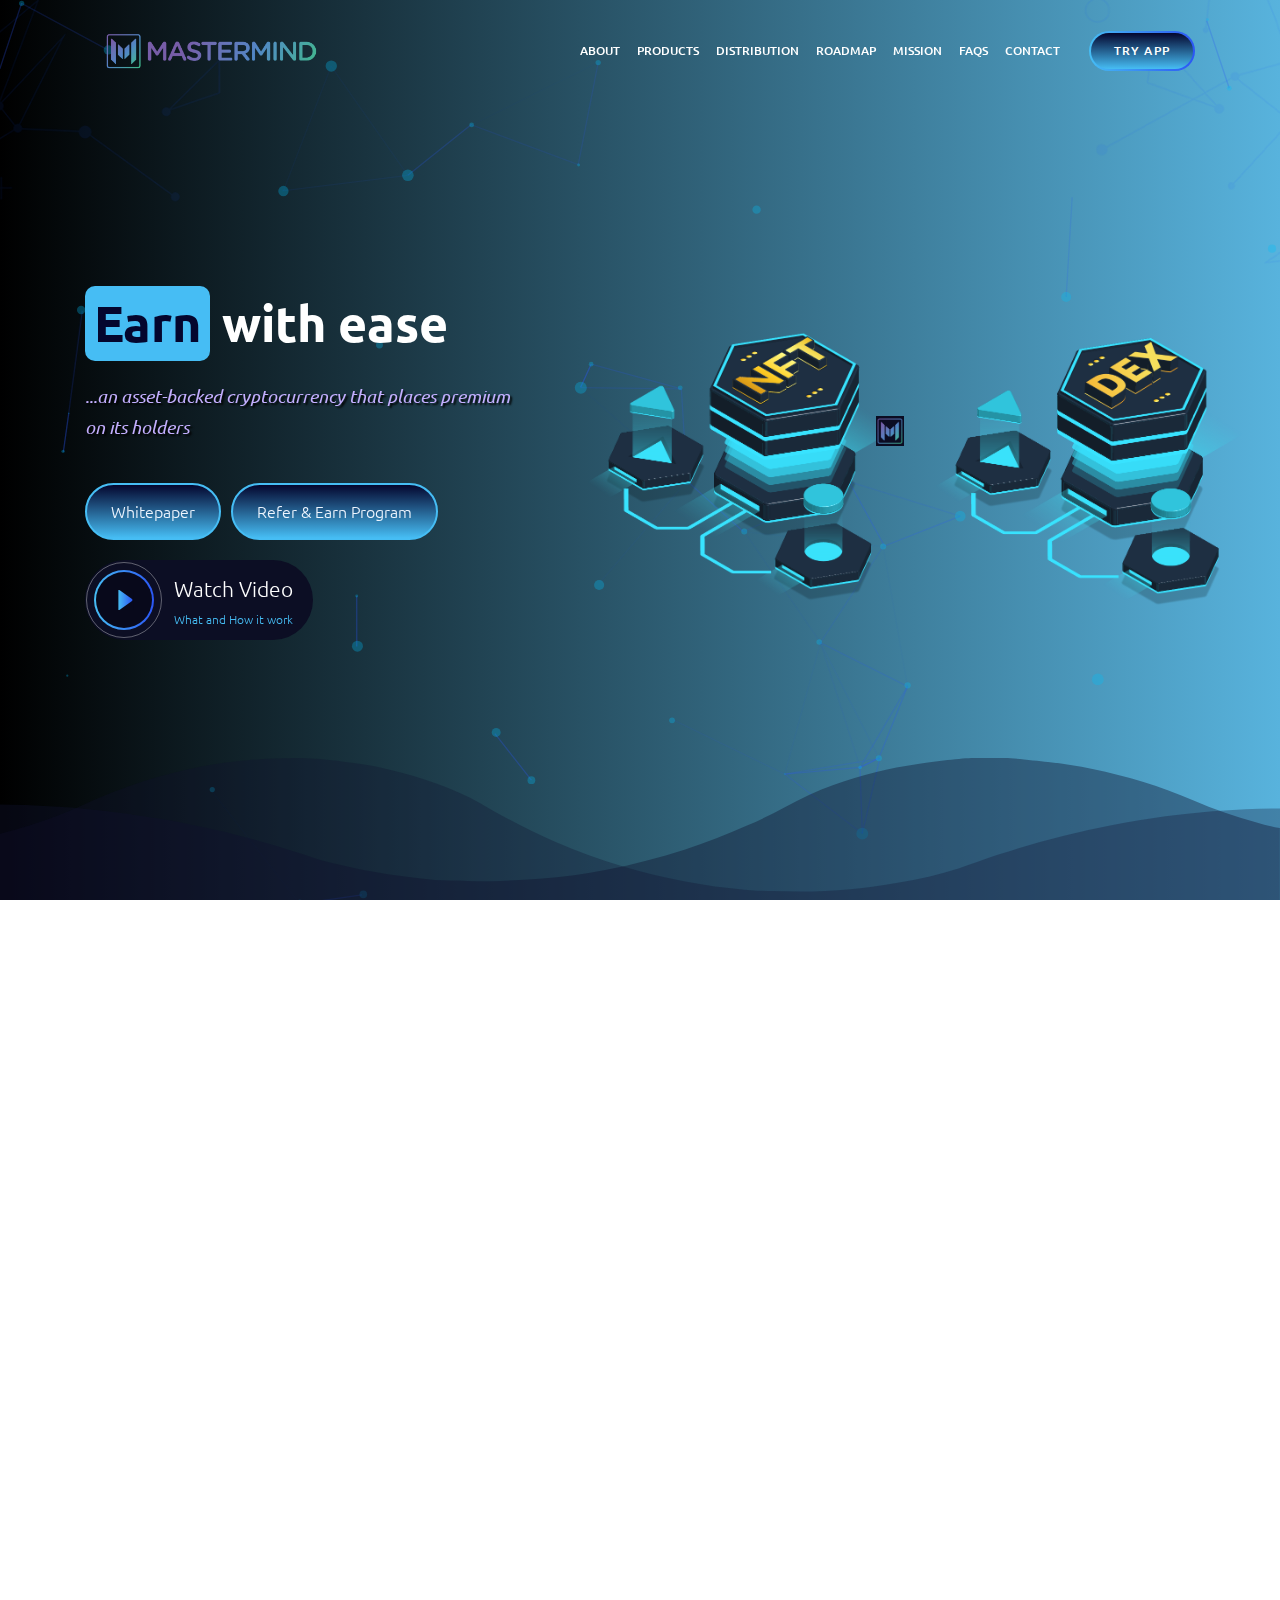
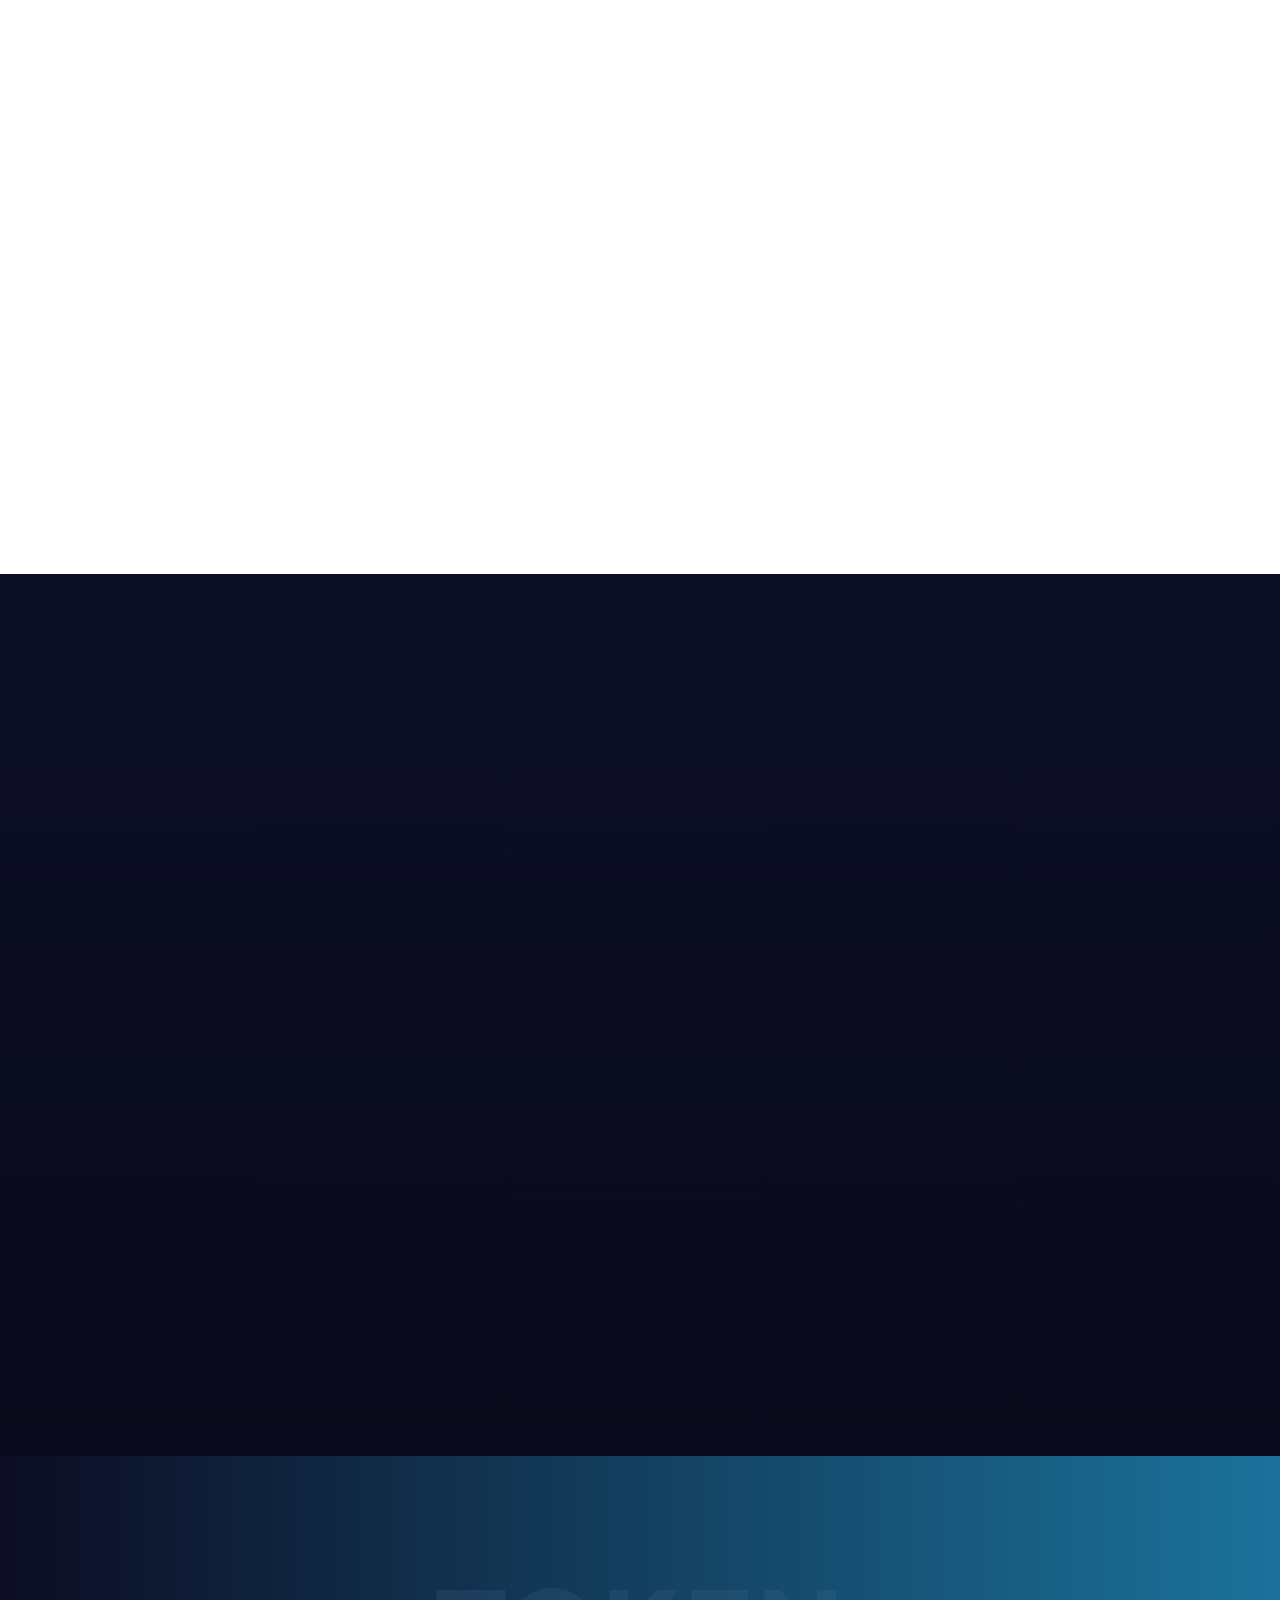
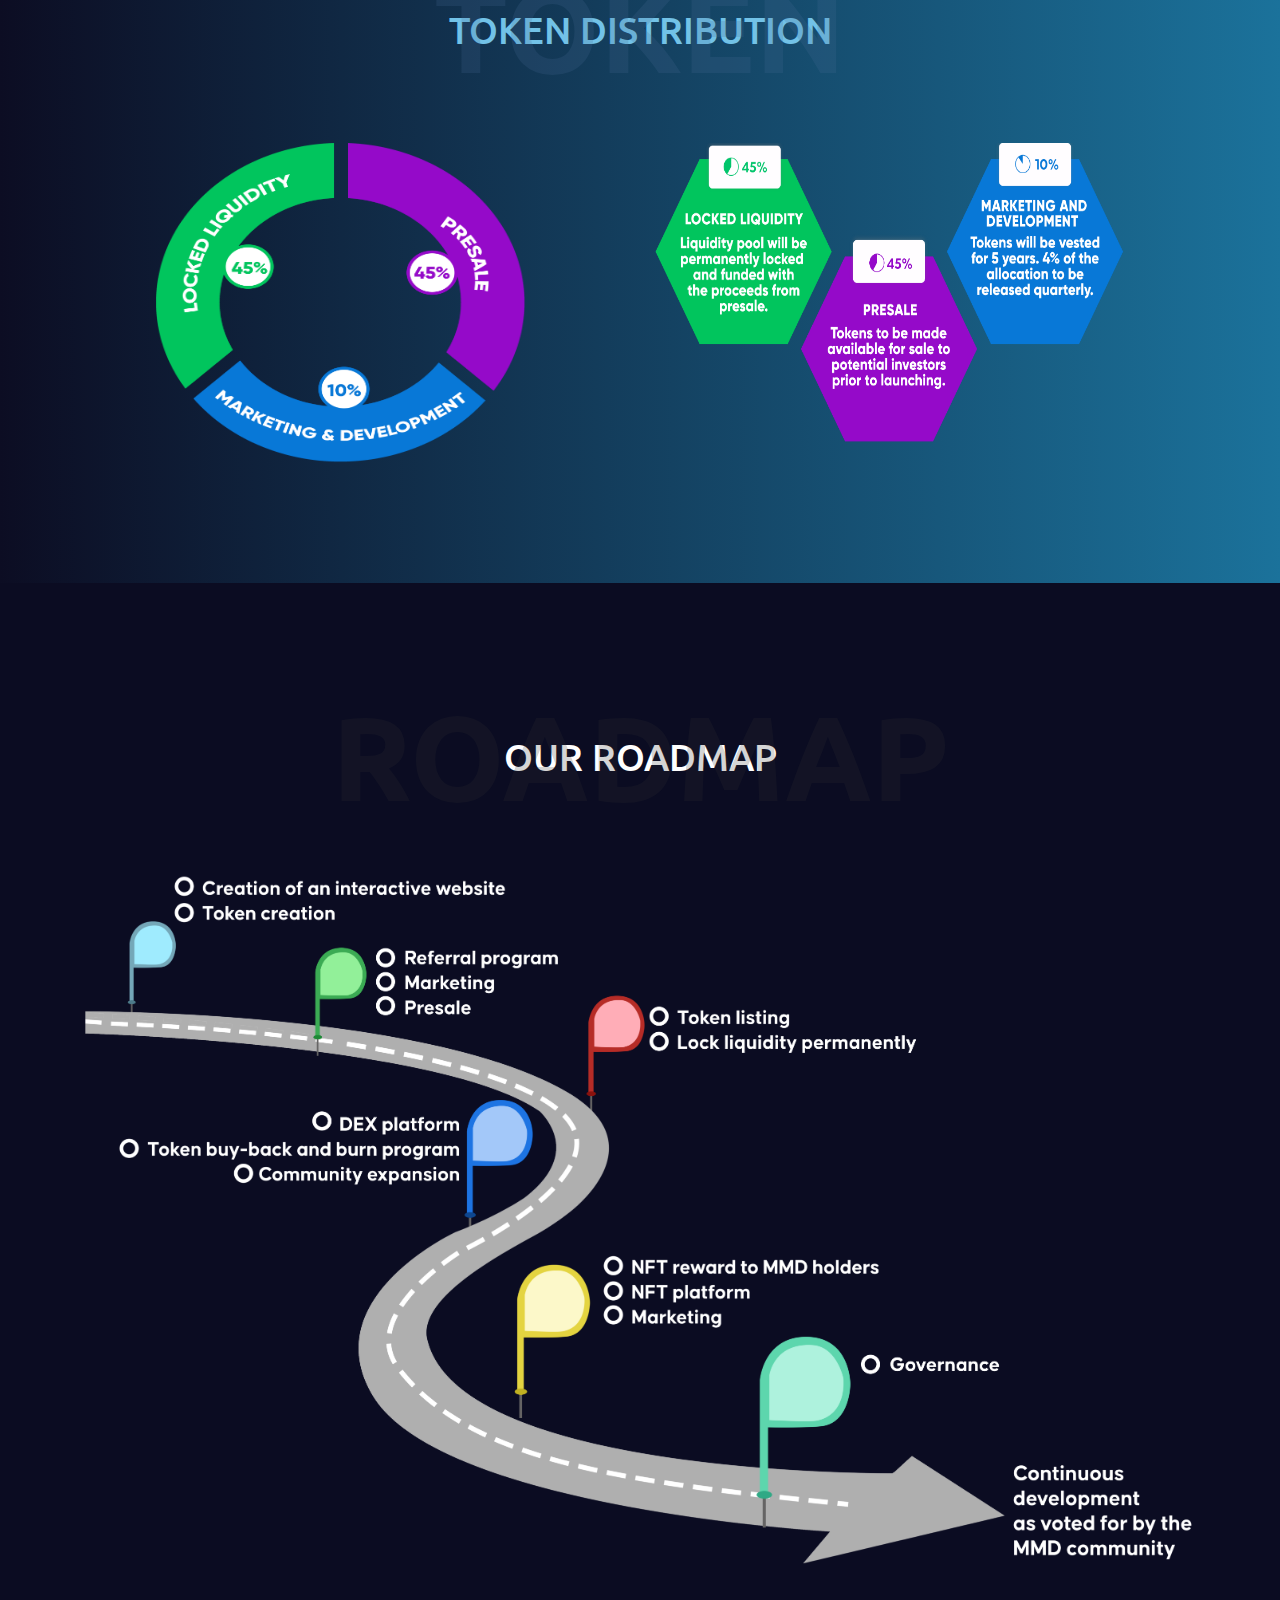
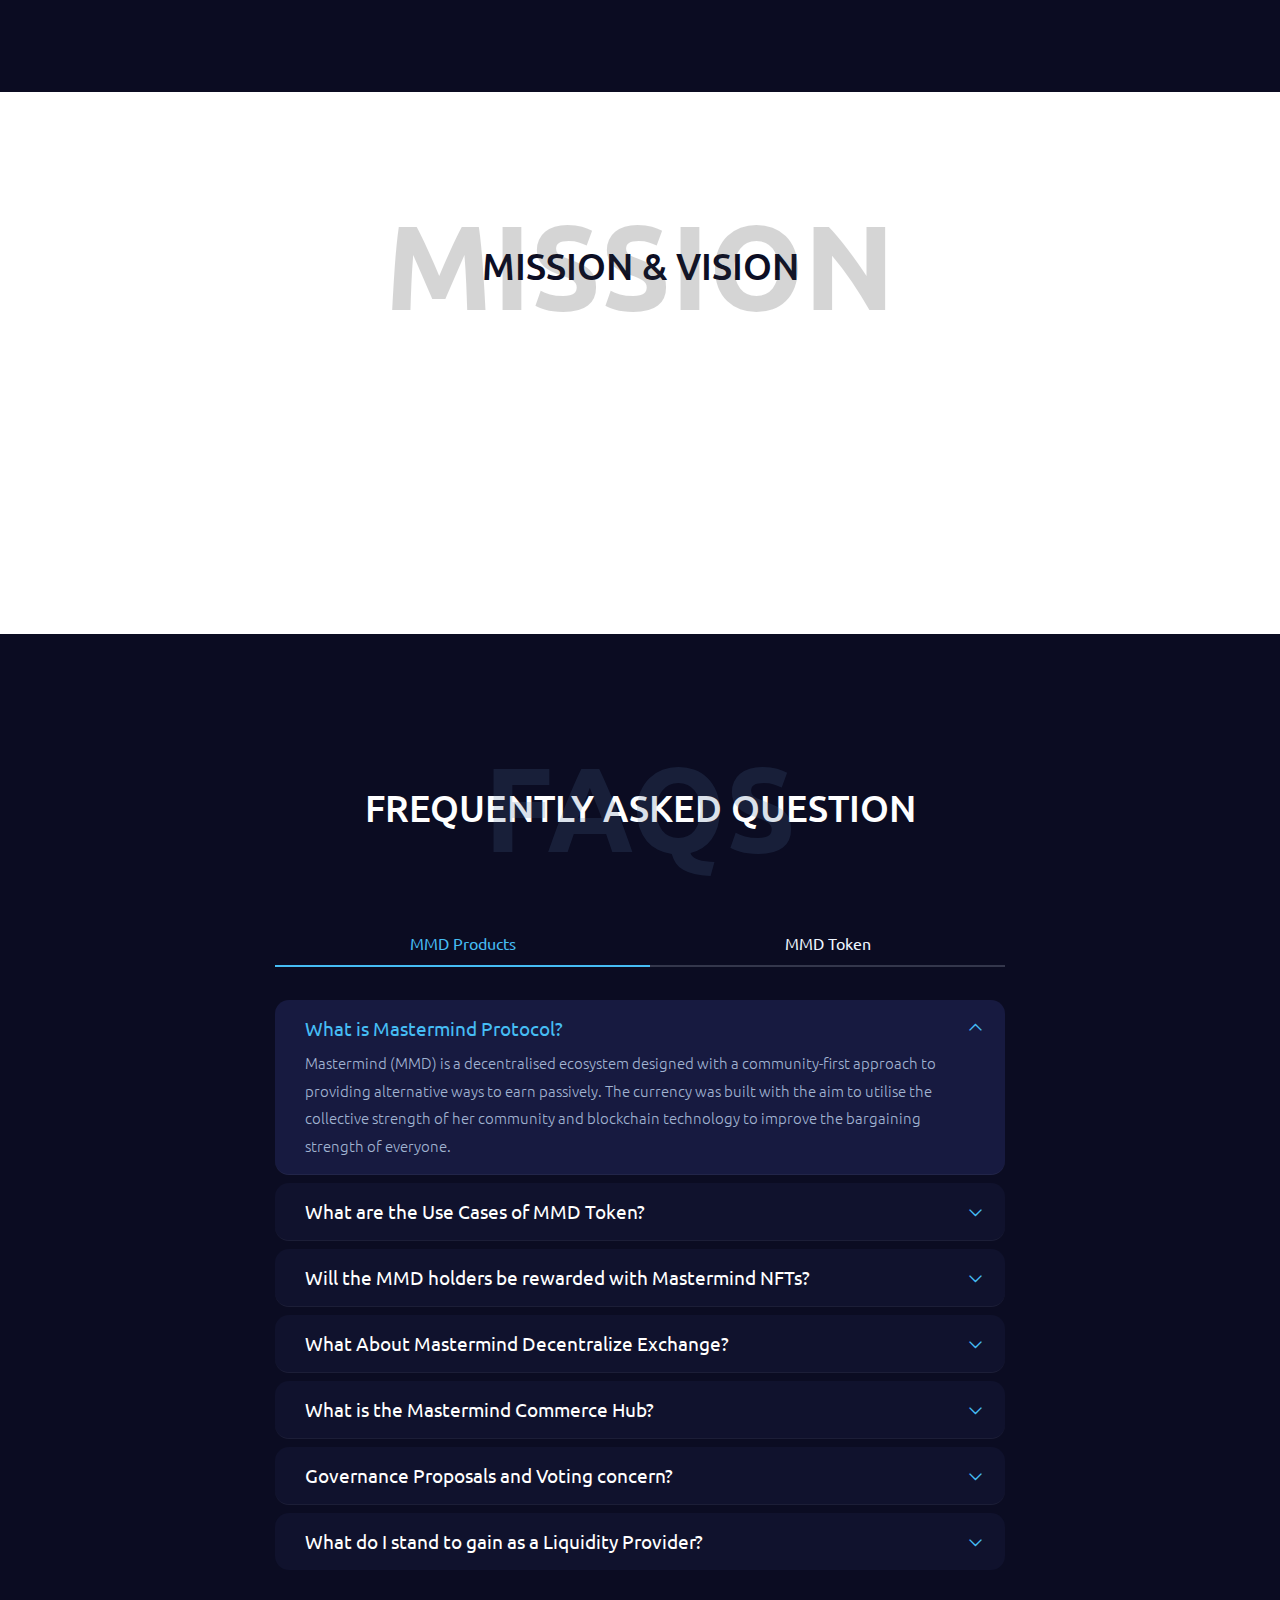
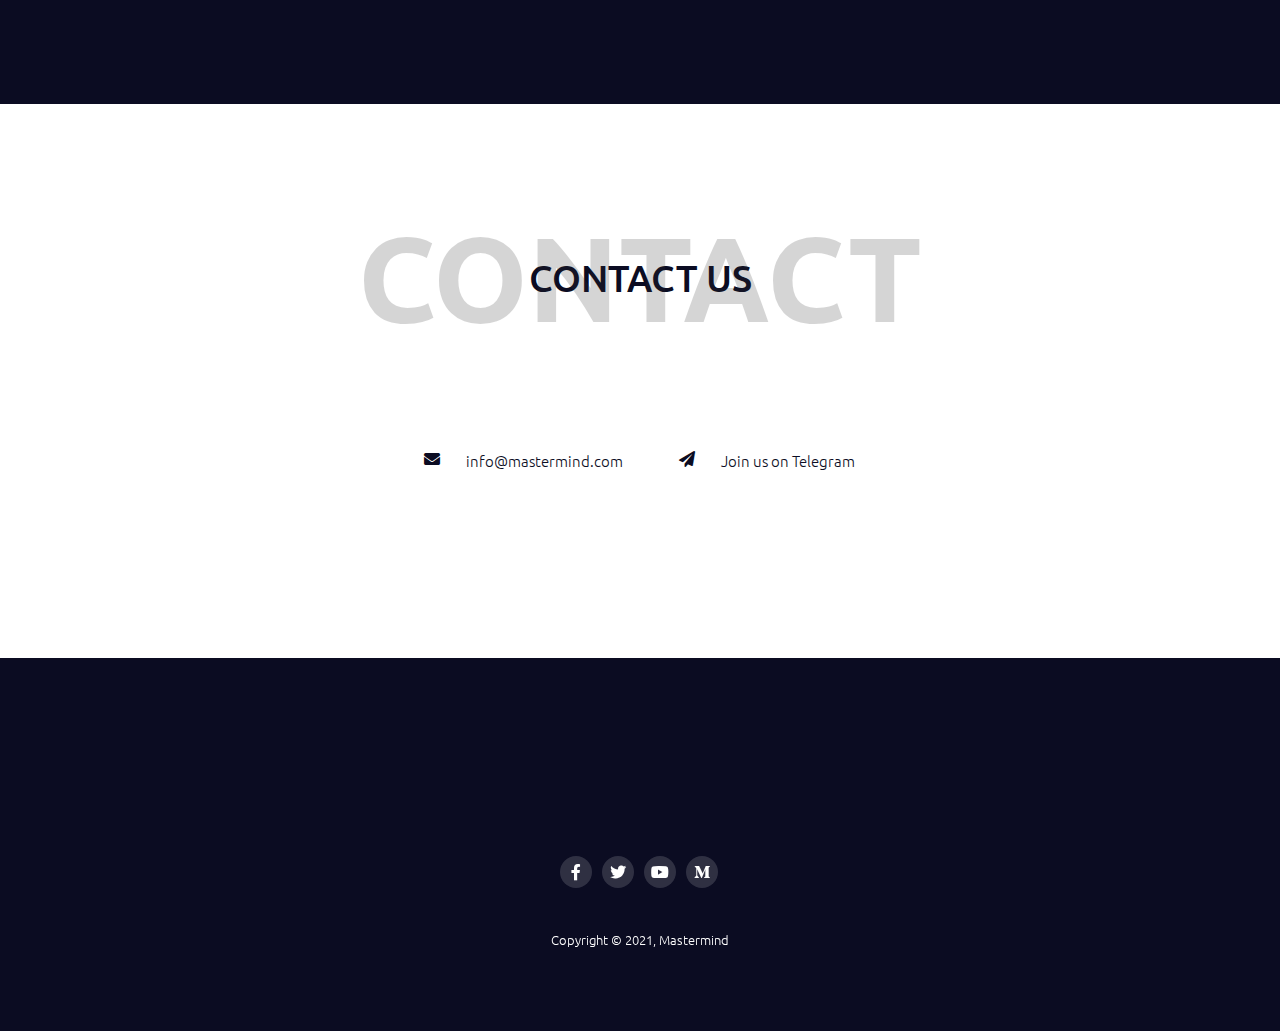
==== commit fd35b032: "Changed the referral program page bg color" ====
--- a/index.html
+++ b/index.html
@@ -63,7 +63,7 @@
                         <div class="header-navbar header-navbar-s1">
                             <nav class="header-menu" id="example-menu-04">
                                 <ul class="menu menu-s2">
-                                    <li class="menu-item"><a class="menu-link nav-link" href="#key-notes">Key</a></li>
+                                    <li class="menu-item"><a class="menu-link nav-link" href="#key-notes">About</a></li>
                                     <li class="menu-item"><a class="menu-link nav-link" href="#products">Products</a></li>
                                     <li class="menu-item"><a class="menu-link nav-link" href="#distribution">Distribution</a></li>
                                     <li class="menu-item"><a class="menu-link nav-link" href="#roadmap">Roadmap</a></li>
@@ -598,7 +598,7 @@
                     <!-- Block @s -->
                     <div class="nk-block block-contact">
                         <div class="row justify-content-center text-center">
-                            <div class="col-md-6 col-lg-6">
+                            <div class="col-md-8 col-lg-8">
                                 <ul class="contact-list contact-list-s1 flex-wrap flex-md-nowrap pdb-l">
                                     <li>
                                         <em class="contact-icon fas fa-envelope"></em>
--- a/assets/css/style-dark.css
+++ b/assets/css/style-dark.css
@@ -5752,9 +5752,9 @@
 /** 04.12 Contact */
 .contact-wrap { padding: 20px; }
 
-.contact-list { margin-top: -7.5px; margin-bottom: -7.5px; position: relative; z-index: 2; }
-
-.contact-list li { display: flex; padding-top: 7.5px; padding-bottom: 7.5px; font-size: 0.94rem; }
+.contact-list { margin-top: -7.5px; margin-bottom: -7.5px; position: relative; z-index: 2;}
+
+.contact-list li { display: flex; padding-top: 7.5px; padding-bottom: 7.5px; font-size: 0.94rem;}
 
 .contact-list-s1 { display: flex; justify-content: center; }
 
--- a/assets/css/style.css
+++ b/assets/css/style.css
@@ -249,9 +249,11 @@
 
 @media (max-width: 767px){
   
-
+  .piechart{
+    text-align: center;
+  }
   .piechart img{
-    width: 370px;
+    width: 170px;
     height: auto;
   }
 
@@ -280,6 +282,19 @@
 
   .num-text h3{
     margin-top: -2.5rem;
+  }
+
+  .header-logo{
+    width: 200px;
+  }
+
+  .wp-land-link{
+    margin-bottom: 5px;
+  }
+
+  .tri-chart img{
+    height: 120px;
+    width: 375px !important;
   }
   
 }
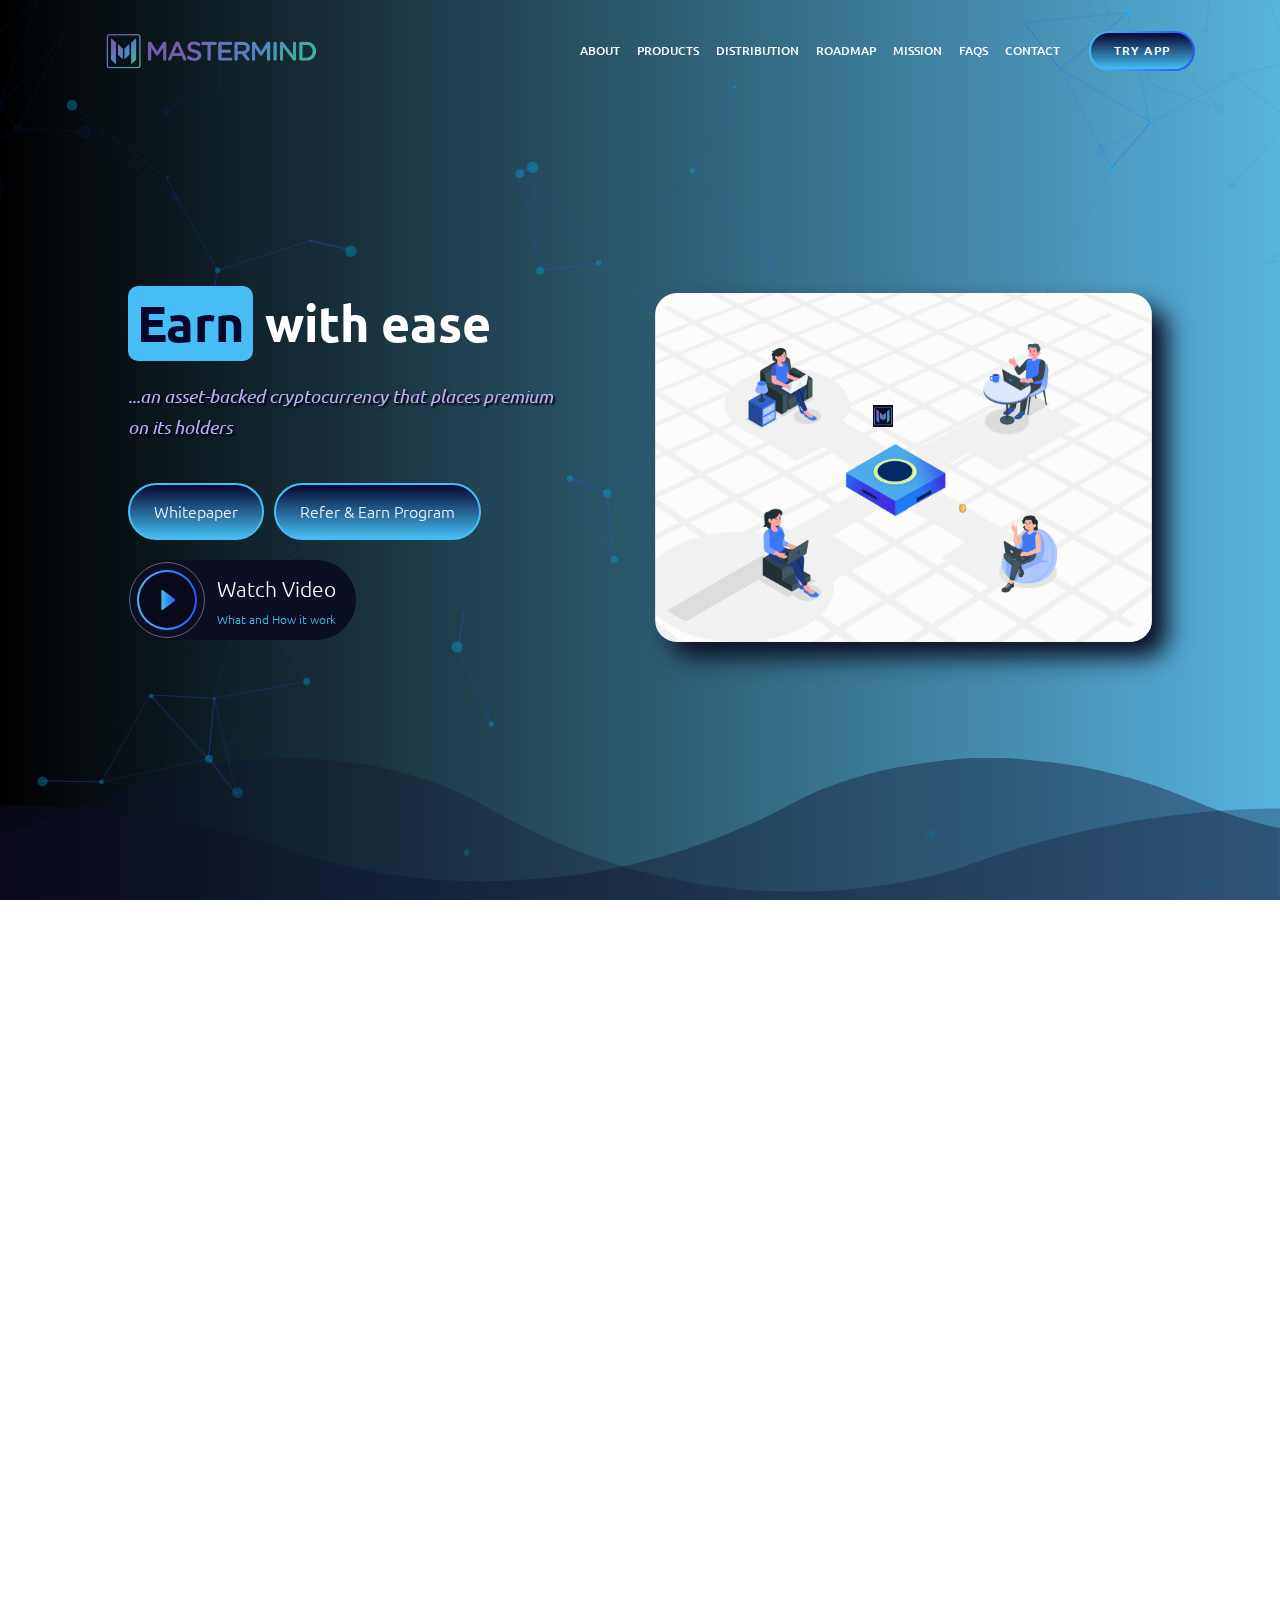
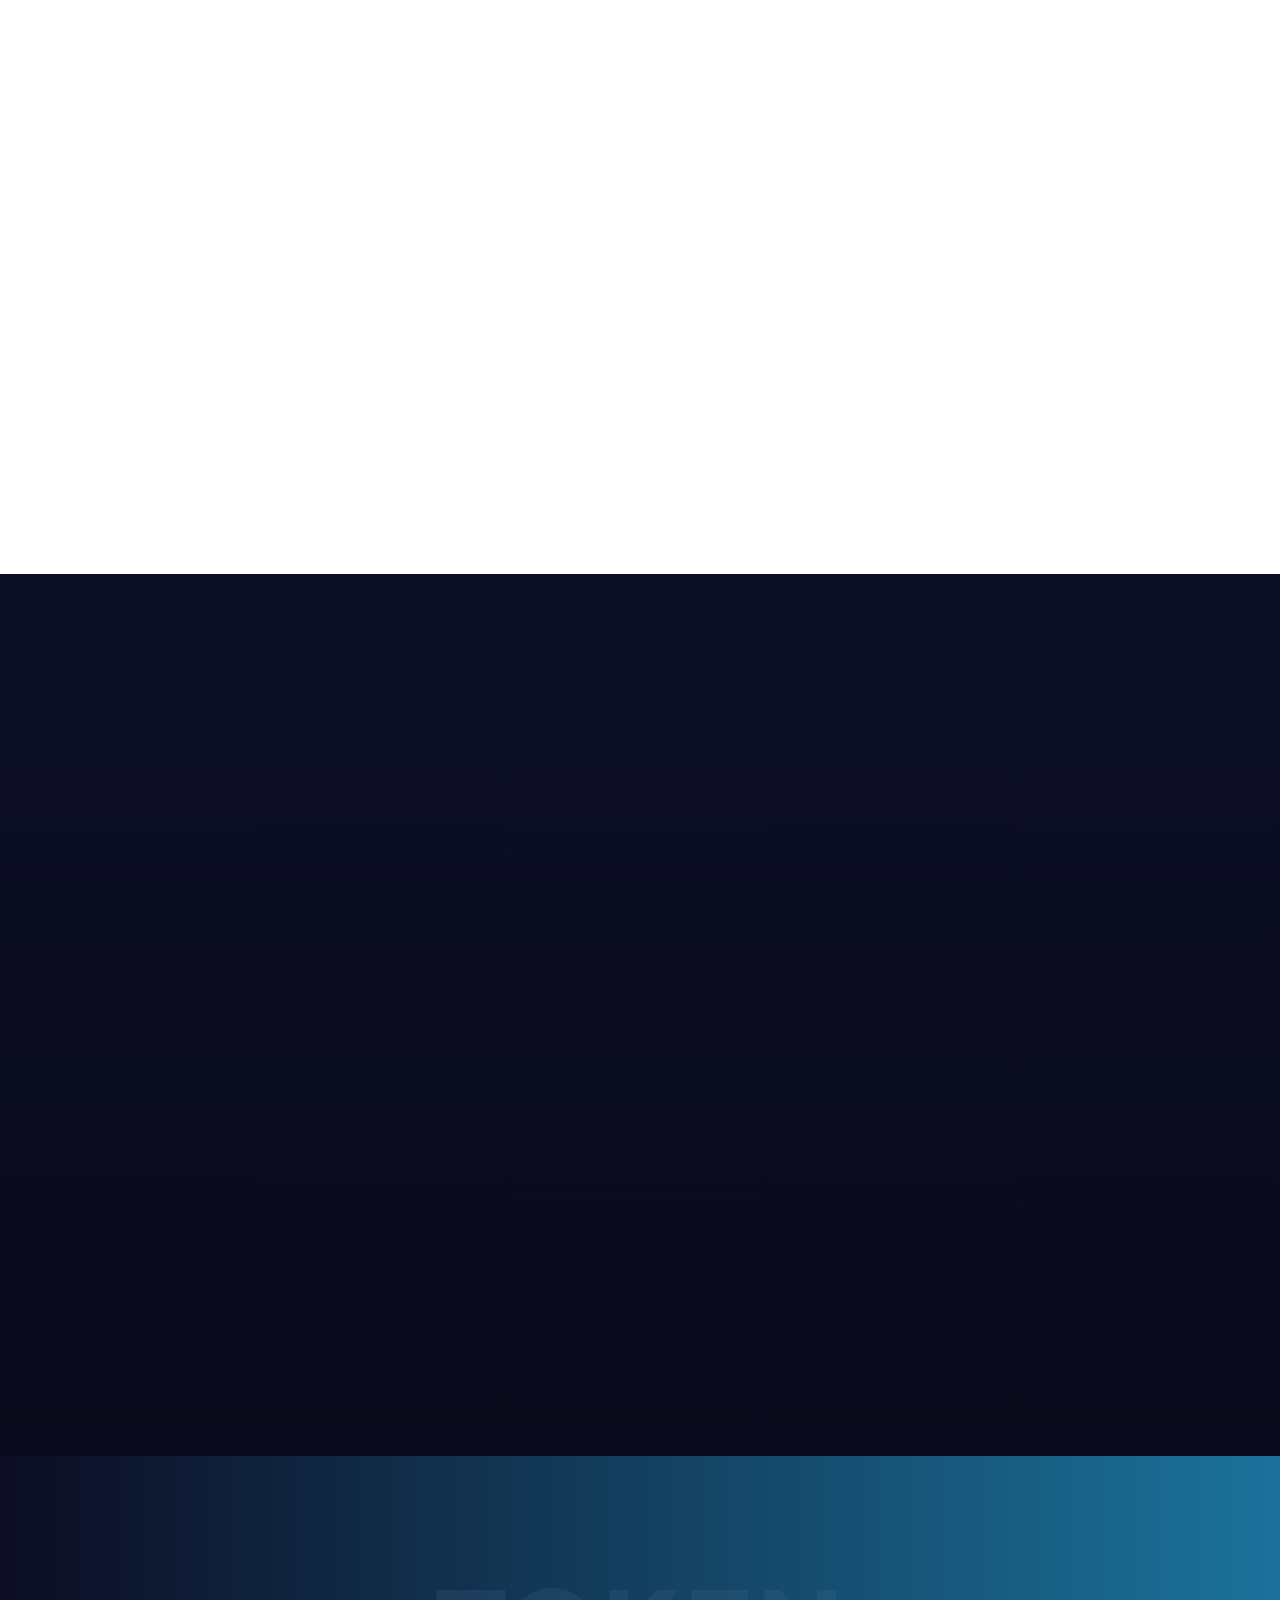
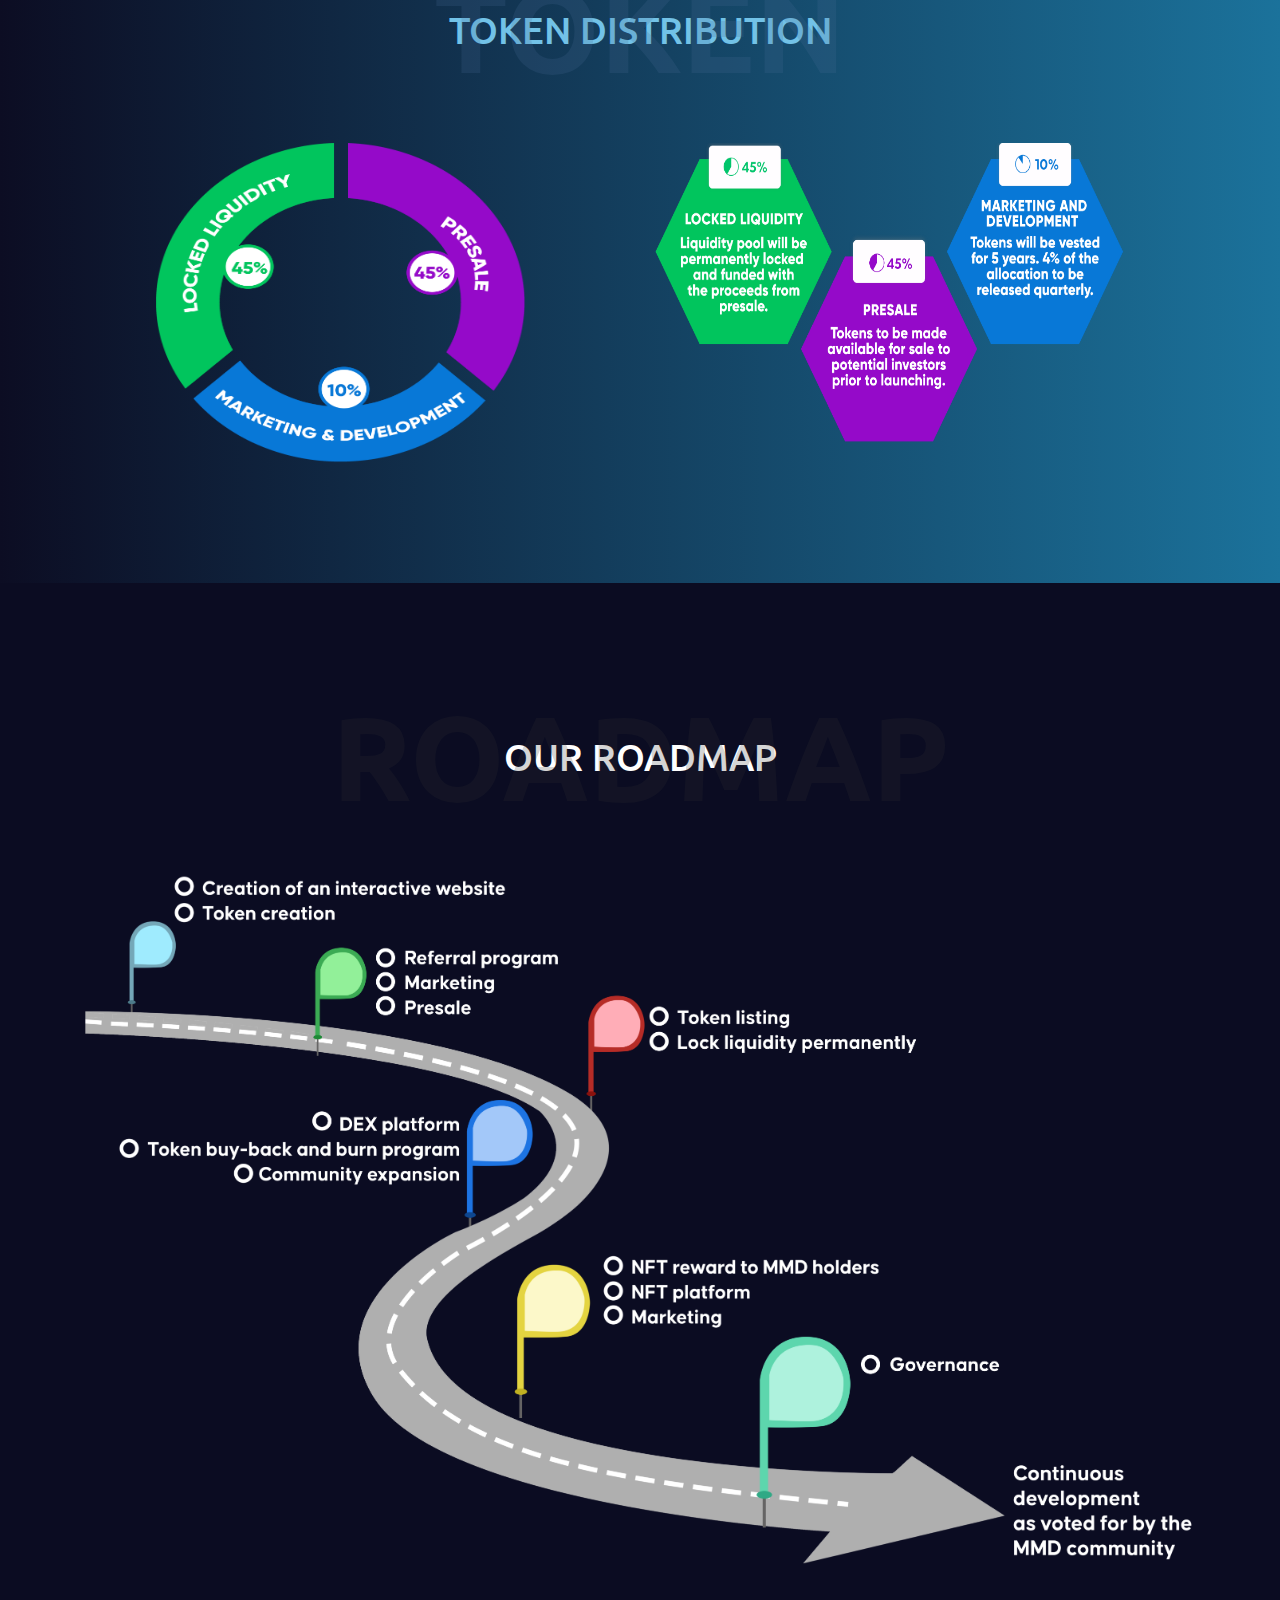
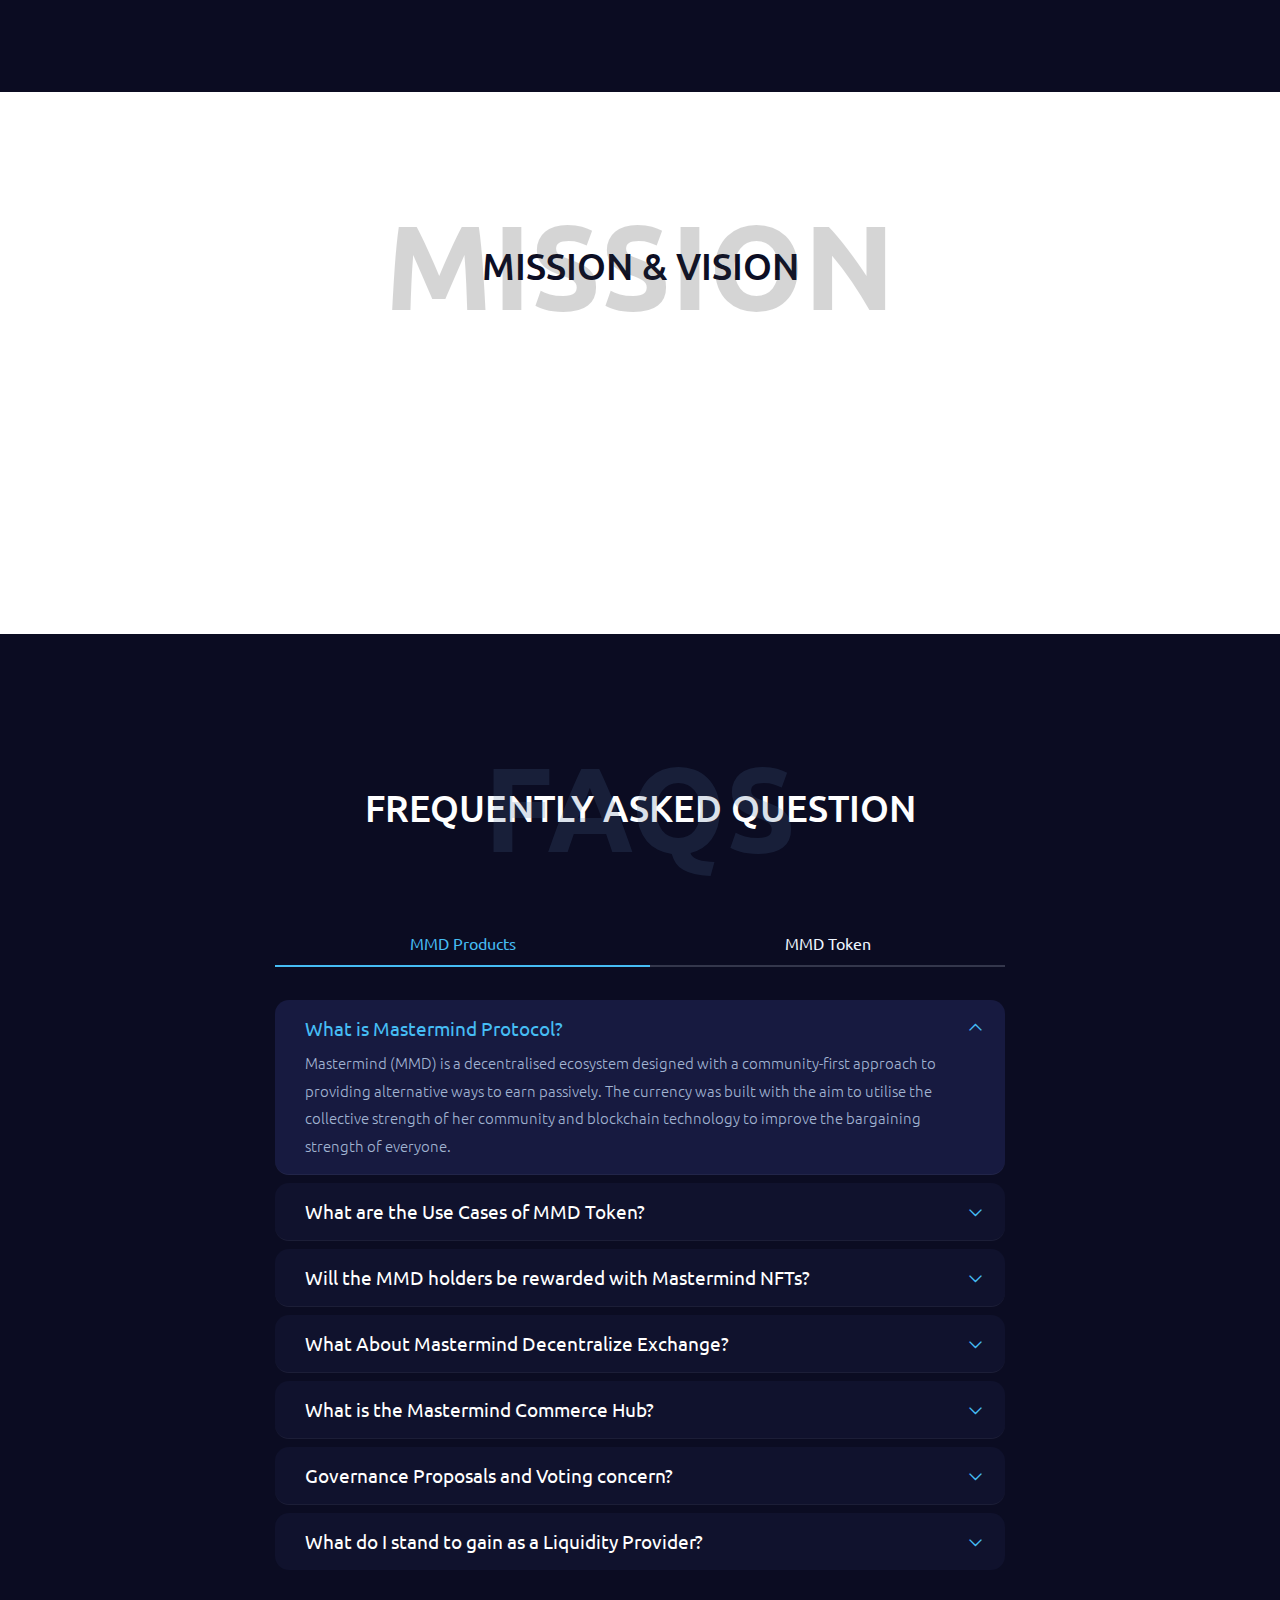
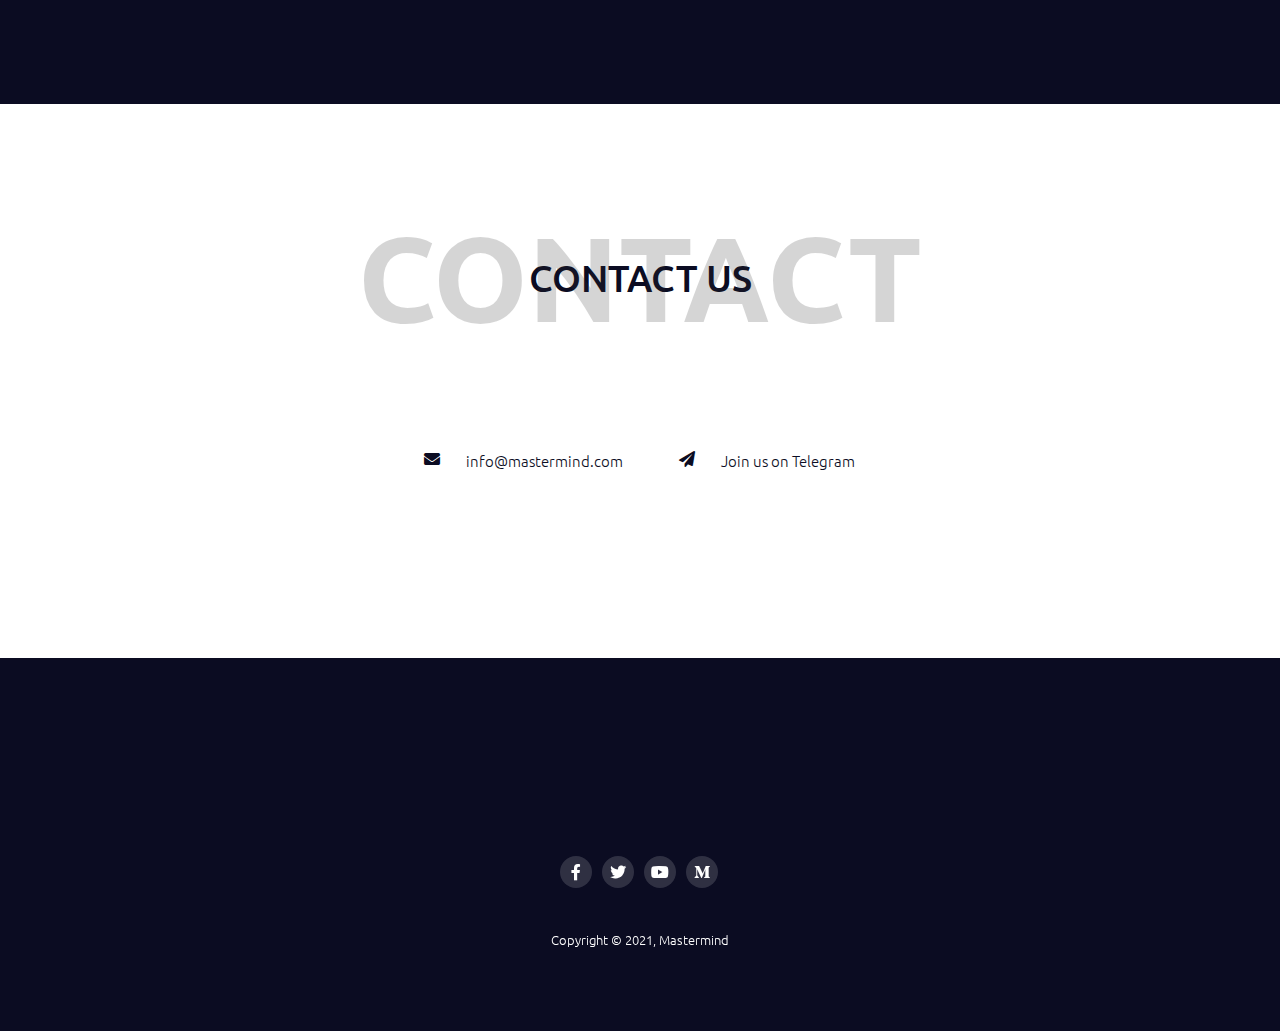
==== commit dc7556fc: "Added the video illustration and gif image" ====
--- a/index.html
+++ b/index.html
@@ -85,11 +85,11 @@
                     <div class="banner banner-mask-fix banner-fs banner-single tc-light">
                         <div class="banner-wrap">
                             <div class="container">
-                                <div class="row align-items-center justify-content-center gutter-vr-30px myFlex" style="width: 95%;">
+                                <div class="row align-items-center justify-content-center gutter-vr-30px myFlex" style="width: 95%; margin: 0 auto;">
                                     <div class="col-lg-6 order-lg-last">
                                         <div id="front-img" class="banner-gfx banner-gfx-re-s3">
-                                            <img src="images/dark/mmd-landing.png" alt="header" style="max-width: 100%;">
-                                            <img class="banner-gfx-icon banner-gfx-icon-1" style="background-color: #0b0c22;" src="images/mmd-ico.png" alt="Mastermind Logo">
+                                            <img src="images/dark/mmd-landing.gif" alt="MMD landing image" class="gif-img">
+                                            <img class="banner-gfx-icon banner-gfx-icon-1 bouncing" style="background-color: #0b0c22;" src="images/mmd-ico.png" alt="Mastermind Logo">
                                             
                                         </div>
                                     </div>
@@ -110,7 +110,7 @@
                                             </div>
                                             <div class="video-link">
                                                 <!-- Video Link -->
-                                                <a style="background-color: #0C0E24; padding: 9px; padding-right: 20px; margin-bottom: 9px; border-radius: 43px;" href="https://www.youtube.com/watch?v=SSo_EIwHSd4" class="video-popup btn-play-wrap btn-play-wrap-s1 text-align-center my-vid-style">
+                                                <a style="background-color: #0C0E24; padding: 9px; padding-right: 20px; margin-bottom: 9px; border-radius: 43px;" href="./assets/videos/mmd-illustration.mp4" class="video-popup btn-play-wrap btn-play-wrap-s1 text-align-center my-vid-style">
                                                     <div class="btn-play btn-play-sm btn-play-s2">
                                                         <em class="btn-play-icon"></em>
                                                     </div>
@@ -126,7 +126,17 @@
 
                                         </div>
                                     </div><!-- .col -->
+                                    
                                 </div><!-- .row -->
+                                <div class="video-player">
+                                    <div class="col-lg-8 offset-lg-2">
+                                        <video width="320px" height="240px" src="./assets/videos/mmd-illustration.mp4" controls>
+
+                                        </video>
+                                        <h3>Watch Video Illustration</h3>
+
+                                    </div>
+                                </div>
                             </div>
                         </div>
                     </div>
--- a/assets/css/style-dark.css
+++ b/assets/css/style-dark.css
@@ -61,11 +61,9 @@
 /* Custom Styles */
 #products{
   background-color: #08091B !important;
-  /* background-image: linear-gradient(180deg, #46BDF4 0%, rgba(0, 0, 0, 0) 100%) !important; */
 }
 #mission{
   background-color: #ffffff !important;
-  /* background-image: linear-gradient(180deg, #46BDF4 0%, #08091B 100%) !important; */
 }
 
 #distribution{
--- a/assets/css/style.css
+++ b/assets/css/style.css
@@ -156,6 +156,10 @@
   height: 320px;
 }
 
+.tri-chart{
+  width: 100%;
+}
+
 .tri-chart img{
   height: 300px;
   width: 475px !important;
@@ -175,12 +179,30 @@
   color: #0C0E24;
 }
 
-@media (max-width: 1200px){
-  #products-img img{
-    max-width: 900px;
-    width: 100%;
-  }
-}
+#front-img{
+  text-align: right;
+  padding: auto 0;
+  width: 100%;
+  margin: 0 auto;
+}
+
+#front-img img.gif-img{
+  width: 100%;
+  height: auto;
+  box-shadow: 15px 15px 25px #0C0E24;
+  border-radius: 22px;
+}
+
+
+.video-player{
+  display: none;
+}
+.video-player h3{
+  text-align: center;
+  color: #46bdf4;
+}
+
+
 
 
 @media (max-width: 991px){
@@ -191,6 +213,14 @@
   #front-img{
     text-align: center;
   }
+
+  #front-img img.gif-img{
+    width: 200px;
+  }
+
+  #front-img img.bouncing{
+    display: none;
+  }
 }
 
 @media (max-width: 991px) and (min-width:767px){
@@ -238,12 +268,21 @@
     width: 200px;
   }
 
+  #front-img img.gif-img{
+    width: 350px;
+  }
+
+  #front-img img.bouncing{
+    display: inline;
+  }
+
 
   .num-text h3{
     font-size: 1.6rem;
     
   }
 
+  
 
 }
 
@@ -261,18 +300,14 @@
     width: 370px;
     height: auto;
   }
-  
-  
 
   #products-img img{
-    text-align: center;
-    display: none;
-  }
-  
-  
-  
-
-}
+    display: none !important;
+  }
+
+
+}
+
 
 
 @media (max-width: 480px){
@@ -292,10 +327,32 @@
     margin-bottom: 5px;
   }
 
+  .tri-chart{
+    width: 100%;
+  }
   .tri-chart img{
     height: 120px;
-    width: 375px !important;
-  }
+    /* width: 375px !important; */
+  }
+
+  .video-link{
+    display: none;
+  }
+
+  .video-player{
+    display: block;
+  }
+
+  .video-player video{
+    border-radius: 12px;
+  }
+
+  
+  #front-img img.gif-img{
+    width: 200px;
+  }
+
+
   
 }
 
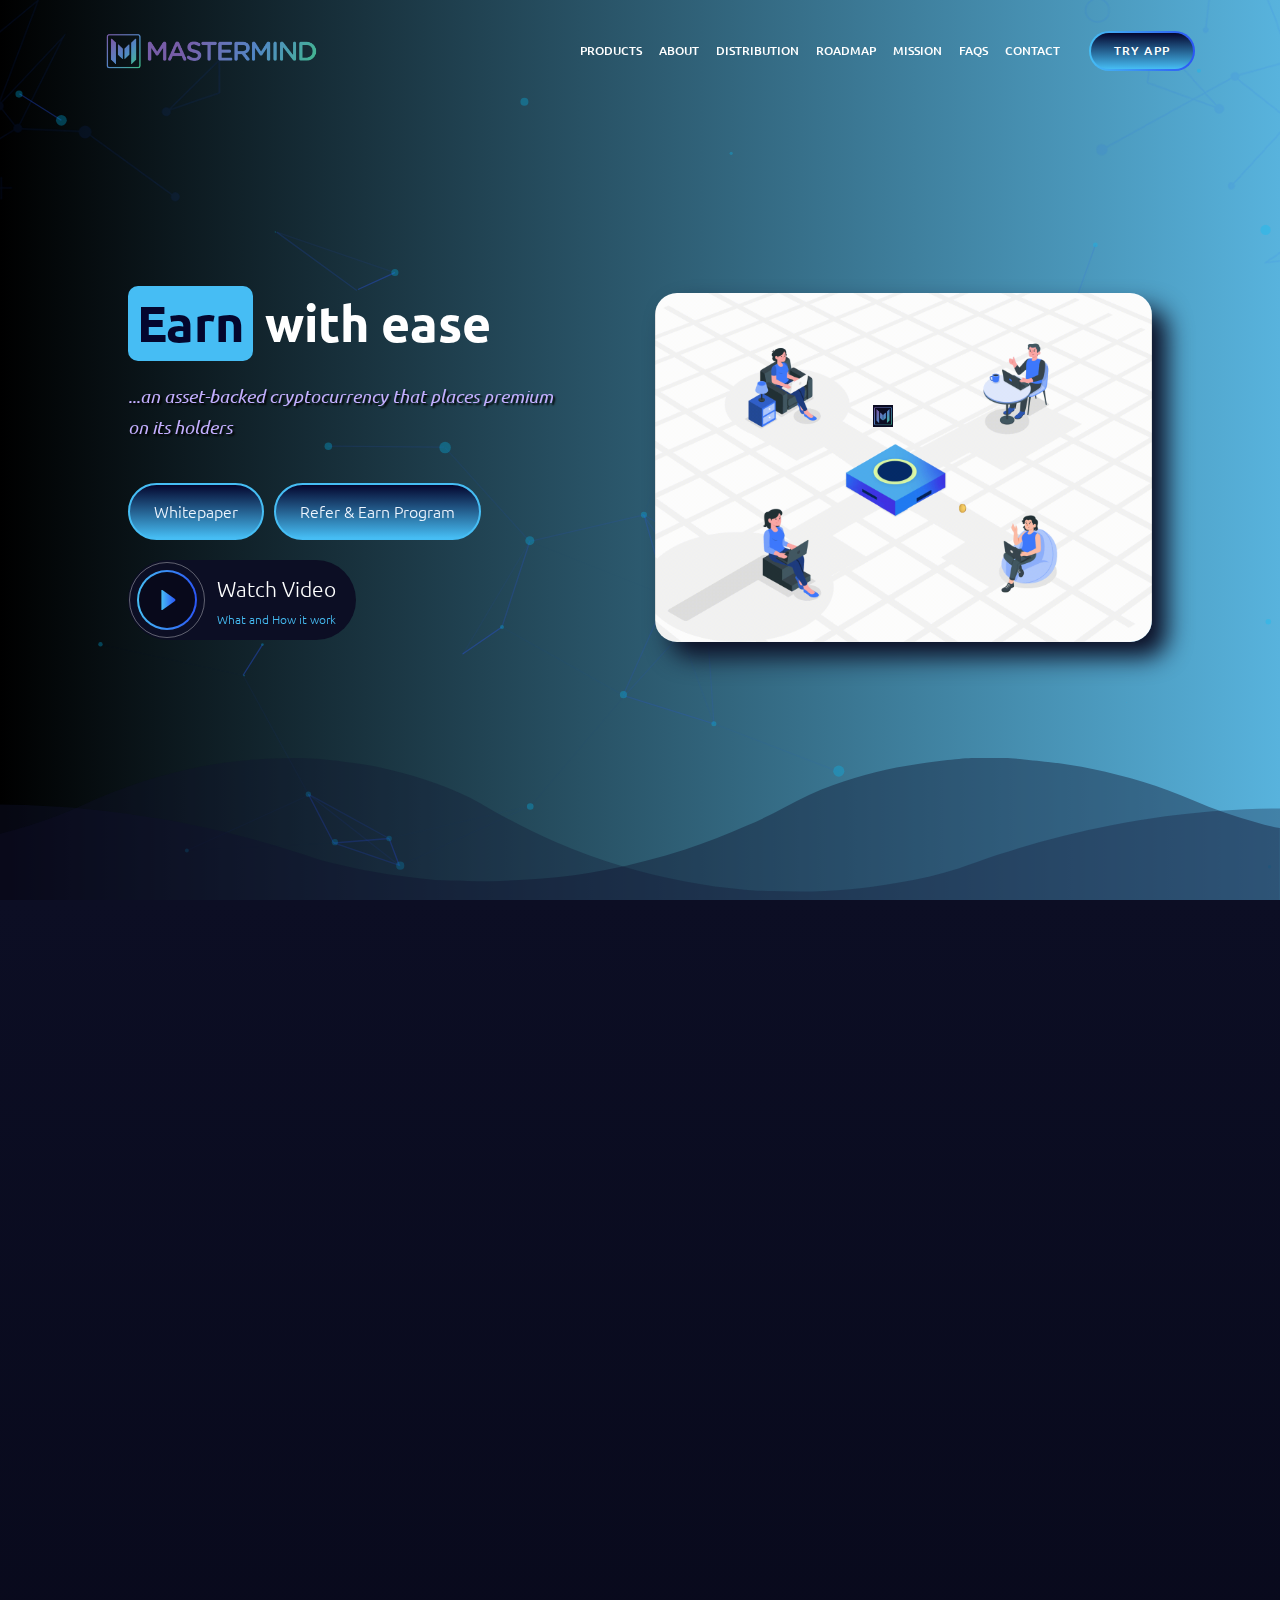
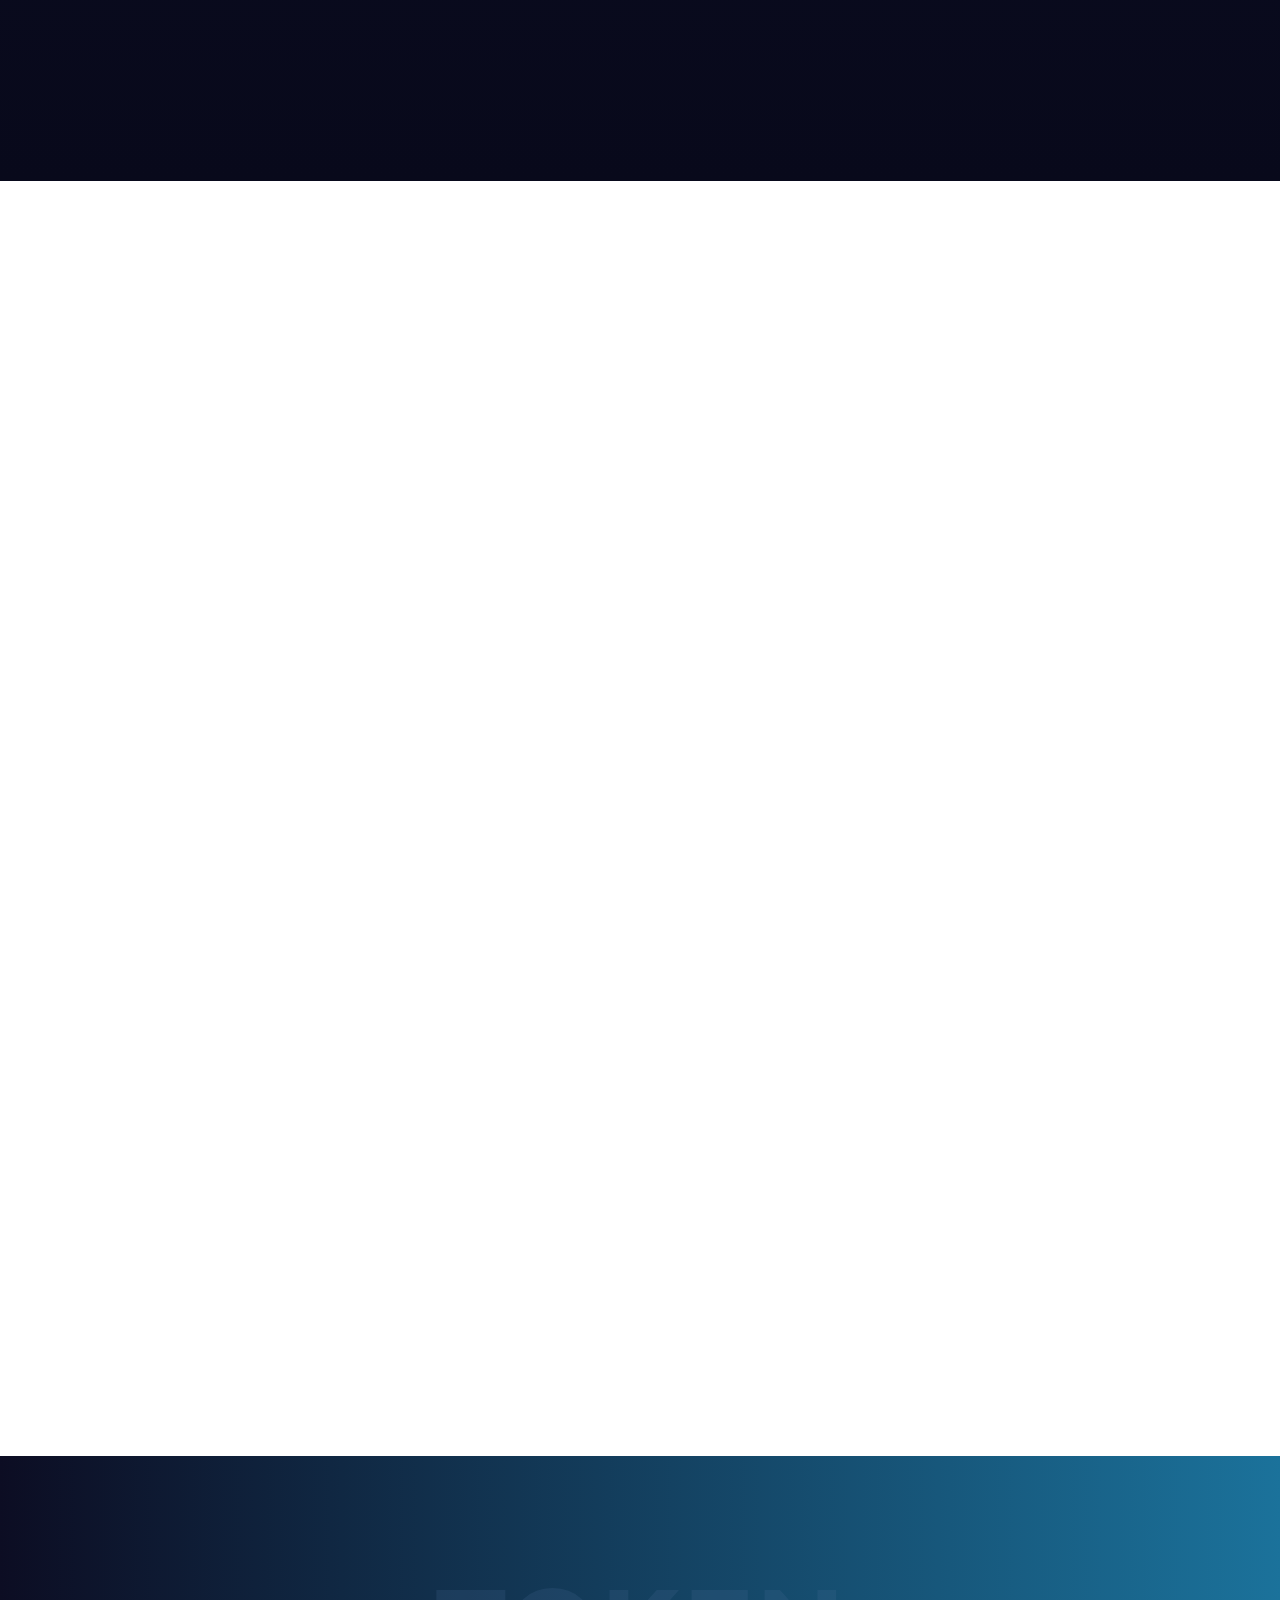
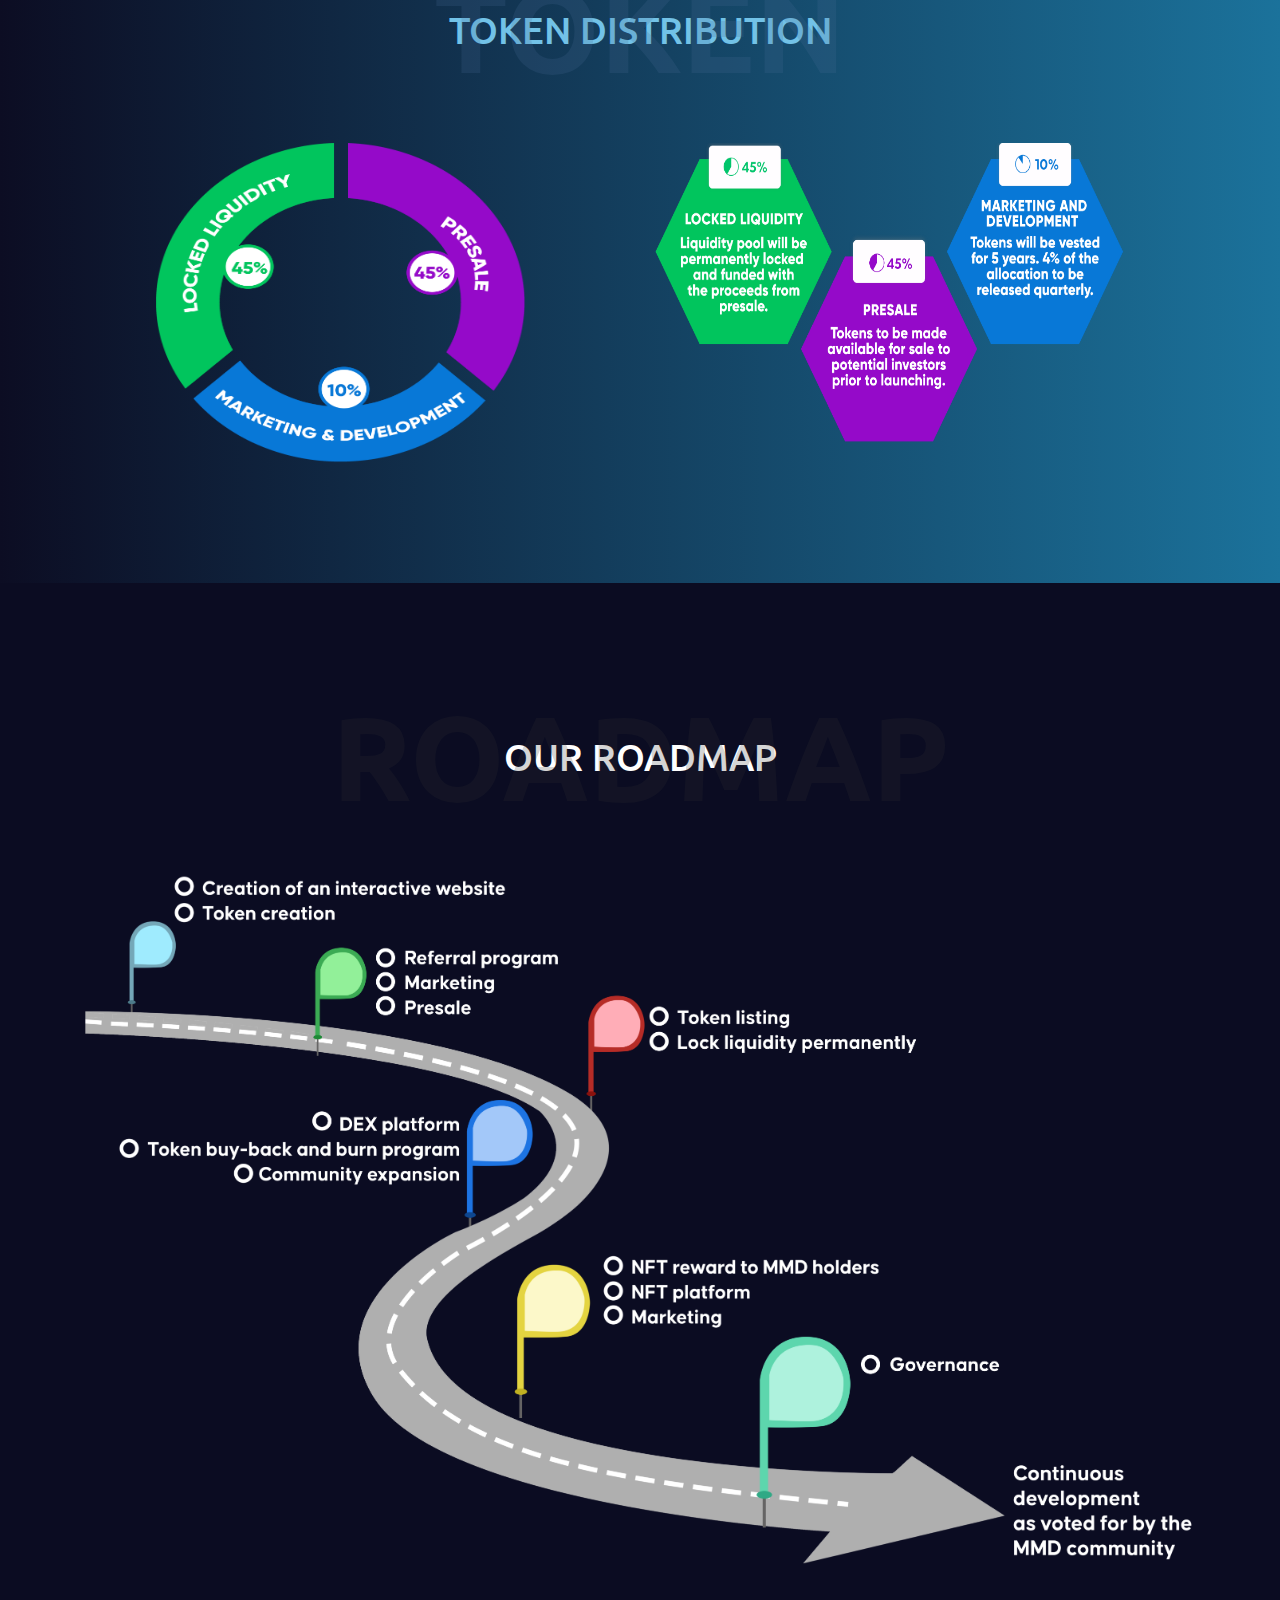
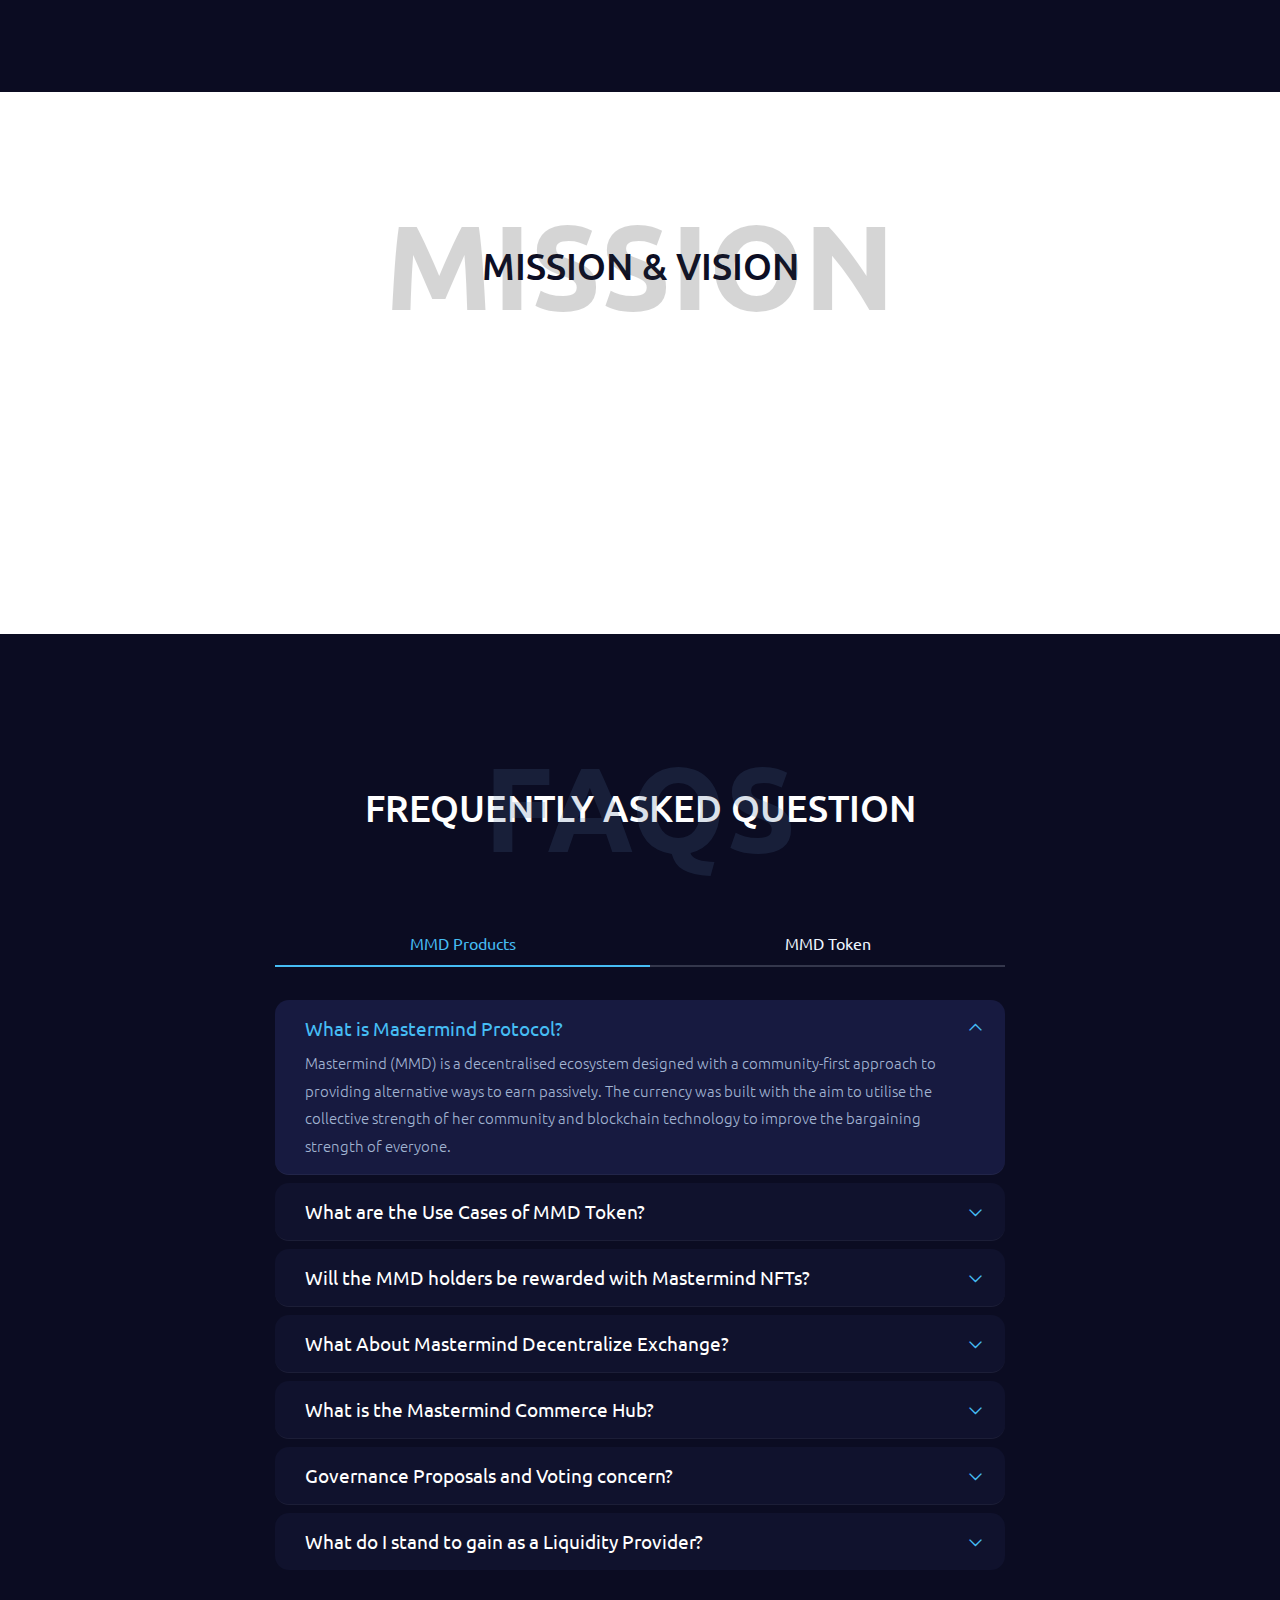
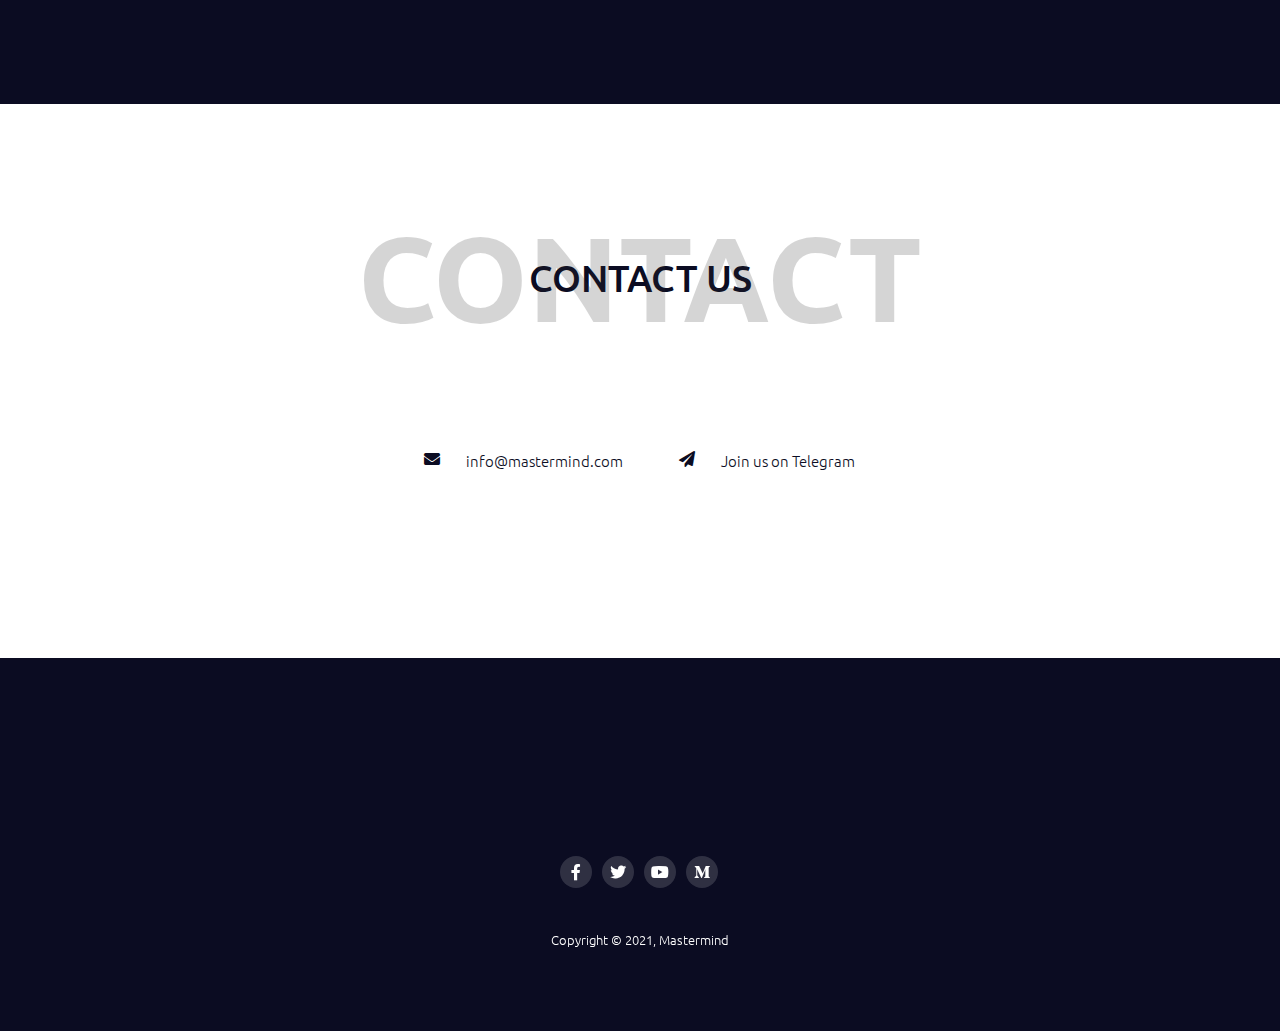
==== commit 9772f887: "Swapped about and products sections' positions" ====
--- a/index.html
+++ b/index.html
@@ -63,8 +63,8 @@
                         <div class="header-navbar header-navbar-s1">
                             <nav class="header-menu" id="example-menu-04">
                                 <ul class="menu menu-s2">
+                                    <li class="menu-item"><a class="menu-link nav-link" href="#products">Products</a></li>
                                     <li class="menu-item"><a class="menu-link nav-link" href="#key-notes">About</a></li>
-                                    <li class="menu-item"><a class="menu-link nav-link" href="#products">Products</a></li>
                                     <li class="menu-item"><a class="menu-link nav-link" href="#distribution">Distribution</a></li>
                                     <li class="menu-item"><a class="menu-link nav-link" href="#roadmap">Roadmap</a></li>
                                     <li class="menu-item"><a class="menu-link nav-link" href="#mission">Mission</a></li>
@@ -151,6 +151,66 @@
     
         <main class="nk-pages">
             <!--mask-c-blend-dark bg-theme-dark-alt-->
+
+            <section class="section mask-c-blend-dark bg-theme-dark-alt tc-light ov-h" id="products">
+                <div class="container">
+                    <!-- Block @s -->
+                    <div class="nk-block nk-block-text-wrap">
+                        <!-- <div class="products-headline">
+                            <h4>Mastermind Ecosystemsss</h4>
+                        </div> -->
+                        <div class="row align-items-center justify-content-center justify-content-md-between gutter-vr-30px">
+                            
+                            <div data-aos="fade-up" data-aos-delay="50" data-aos-duration="1000" class="col-mb-7 col-sm-7 col-md-5 col-lg-6 order-md-last" >
+                                <div data-aos="fade-down" class="products-bg-grad">
+                                    <h4>Mastermind Ecosystem</h4>
+                                </div>
+                                <div class="nk-block-img" id="products-img">
+                                    <img src="images/dark/mmd-cases.png" alt="mmd-products">
+                                </div>
+                                
+                            </div>
+                            
+                            <div class="col-mb-9 col-sm-10 col-md-7 col-lg-6 text-center text-md-left" style="margin-top: 2em;" data-aos="fade-up" data-aos-duration="1000">
+                                <div class="nk-block-text">
+                                    <div class="mmd-products">
+                                        <div class="product-item">
+                                            <!-- <i class="material-icons-two-tone" style="font-size:48px; color:#0C0E24;">history_edu</i> -->
+                                            <i class="" style="font-size:48px; color:#0C0E24;"><img src="./images/products/nft.png" alt=""></i>
+                                            <h4 style="color: #46BDF4;">NFTs</h4>
+                                            <p style="color: #DDDDDD; font-weight: bold;">NFT’s marketplace where NFTs can be traded and
+                                                rewarded to MMD holders that has contributed to the MMD community
+                                            </p>
+                                        </div>
+                                        <div class="product-item">
+                                            <!-- <i class="material-icons-two-tone" style="font-size:48px; color:#0C0E24;">business</i> -->
+                                            <i class="" style="font-size:48px; color:#0C0E24;"><img src="./images/products/dex.png" alt=""></i>
+                                            <h4 style="color: #46BDF4;">DEX</h4>
+                                            <p style="color: #DDDDDD; font-weight: bold;">For secure peer-to-peer transactions without the need for any intermediary.
+                                            </p>
+                                        </div>
+                                        <div class="product-item">
+                                            <!-- <i class="material-icons-two-tone" style="font-size:48px; color: #0C0E24;">hub</i> -->
+                                            <i class="" style="font-size:48px; color:#0C0E24;"><img src="./images/products/hub.png" alt=""></i>
+                                            <h4 style="color: #46BDF4;">Hub</h4>
+                                            <p style="color: #DDDDDD; font-weight: bold;">This is the platform where buyers and sellers meet to transact with the use of MMD token as the medium of exchange.</p>
+                                        </div>
+                                        <div class="product-item">
+                                            <!-- <i class="material-icons-two-tone" style="font-size:48px; color:#0C0E24;">trending_up</i> -->
+                                            <i class="" style="font-size:48px; color:#0C0E24;"><img src="./images/products/governance.png" alt=""></i>
+                                            <h4 style="color: #46BDF4;">Governance</h4>
+                                            <p style="color: #DDDDDD; font-weight: bold;">Any MMD holder can send proposals through the MMD website, for the ecosystem to cast their votes.</p>
+                                        </div>
+                                        
+                                    </div>
+                                    
+                                </div>
+                            </div>
+                        </div><!-- .row -->
+                    </div><!-- .block @e -->
+                </div>
+            </section>
+
             <section class="section tc-light ov-h" id="key-notes">
                 <div class="container">
                     <!-- Block @s -->
@@ -183,65 +243,6 @@
                                             </div>
                                             <img src="./images/key/rewards.png" alt="" srcset="">
                                             <p>Holders earn passive rewards through static reflection. They are also rewarded with part of the transaction fees from the DEX</p>
-                                        </div>
-                                        
-                                    </div>
-                                    
-                                </div>
-                            </div>
-                        </div><!-- .row -->
-                    </div><!-- .block @e -->
-                </div>
-            </section>
-
-            <section class="section mask-c-blend-dark bg-theme-dark-alt tc-light ov-h" id="products">
-                <div class="container">
-                    <!-- Block @s -->
-                    <div class="nk-block nk-block-text-wrap">
-                        <!-- <div class="products-headline">
-                            <h4>Mastermind Ecosystemsss</h4>
-                        </div> -->
-                        <div class="row align-items-center justify-content-center justify-content-md-between gutter-vr-30px">
-                            
-                            <div data-aos="fade-up" data-aos-delay="50" data-aos-duration="1000" class="col-mb-7 col-sm-7 col-md-5 col-lg-6 order-md-last" >
-                                <div data-aos="fade-down" class="products-bg-grad">
-                                    <h4>Mastermind Ecosystem</h4>
-                                </div>
-                                <div class="nk-block-img" id="products-img">
-                                    <img src="images/dark/mmd-cases.png" alt="mmd-products">
-                                </div>
-                                
-                            </div>
-                            
-                            <div class="col-mb-9 col-sm-10 col-md-7 col-lg-6 text-center text-md-left" style="margin-top: 2em;" data-aos="fade-up" data-aos-duration="1000">
-                                <div class="nk-block-text">
-                                    <div class="mmd-products">
-                                        <div class="product-item">
-                                            <!-- <i class="material-icons-two-tone" style="font-size:48px; color:#0C0E24;">history_edu</i> -->
-                                            <i class="" style="font-size:48px; color:#0C0E24;"><img src="./images/products/nft.png" alt=""></i>
-                                            <h4 style="color: #46BDF4;">NFTs</h4>
-                                            <p style="color: #DDDDDD; font-weight: bold;">NFT’s marketplace where NFTs can be traded and
-                                                rewarded to MMD holders that has contributed to the MMD community
-                                            </p>
-                                        </div>
-                                        <div class="product-item">
-                                            <!-- <i class="material-icons-two-tone" style="font-size:48px; color:#0C0E24;">business</i> -->
-                                            <i class="" style="font-size:48px; color:#0C0E24;"><img src="./images/products/dex.png" alt=""></i>
-                                            <h4 style="color: #46BDF4;">DEX</h4>
-                                            <p style="color: #DDDDDD; font-weight: bold;">For secure peer-to-peer transactions without the need for any intermediary.
-                                            </p>
-                                        </div>
-                                        <div class="product-item">
-                                            <!-- <i class="material-icons-two-tone" style="font-size:48px; color: #0C0E24;">hub</i> -->
-                                            <i class="" style="font-size:48px; color:#0C0E24;"><img src="./images/products/hub.png" alt=""></i>
-                                            <h4 style="color: #46BDF4;">Hub</h4>
-                                            <p style="color: #DDDDDD; font-weight: bold;">This is the platform where buyers and sellers meet to transact with the use of MMD token as the medium of exchange.</p>
-                                        </div>
-                                        <div class="product-item">
-                                            <!-- <i class="material-icons-two-tone" style="font-size:48px; color:#0C0E24;">trending_up</i> -->
-                                            <i class="" style="font-size:48px; color:#0C0E24;"><img src="./images/products/governance.png" alt=""></i>
-                                            <h4 style="color: #46BDF4;">Governance</h4>
-                                            <p style="color: #DDDDDD; font-weight: bold;">Any MMD holder can send proposals through the MMD website, for the ecosystem to cast their votes.</p>
                                         </div>
                                         
                                     </div>
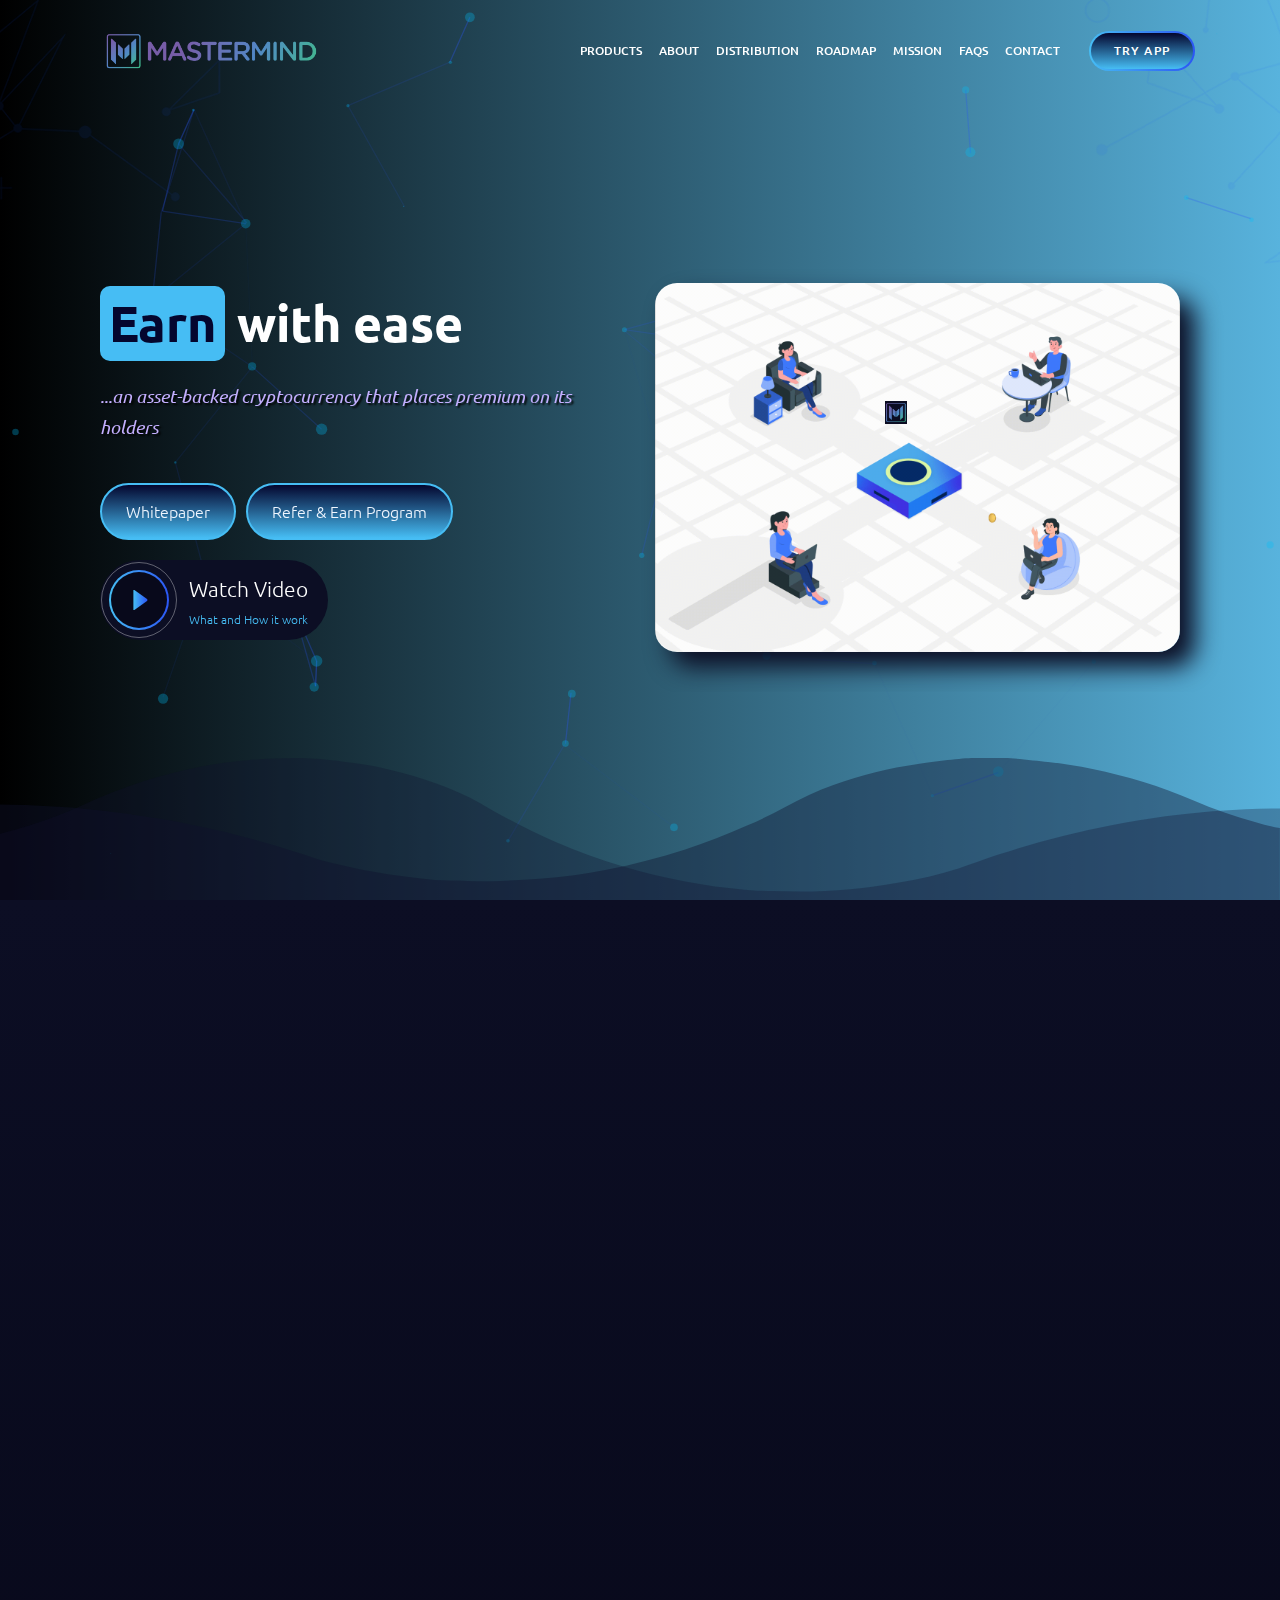
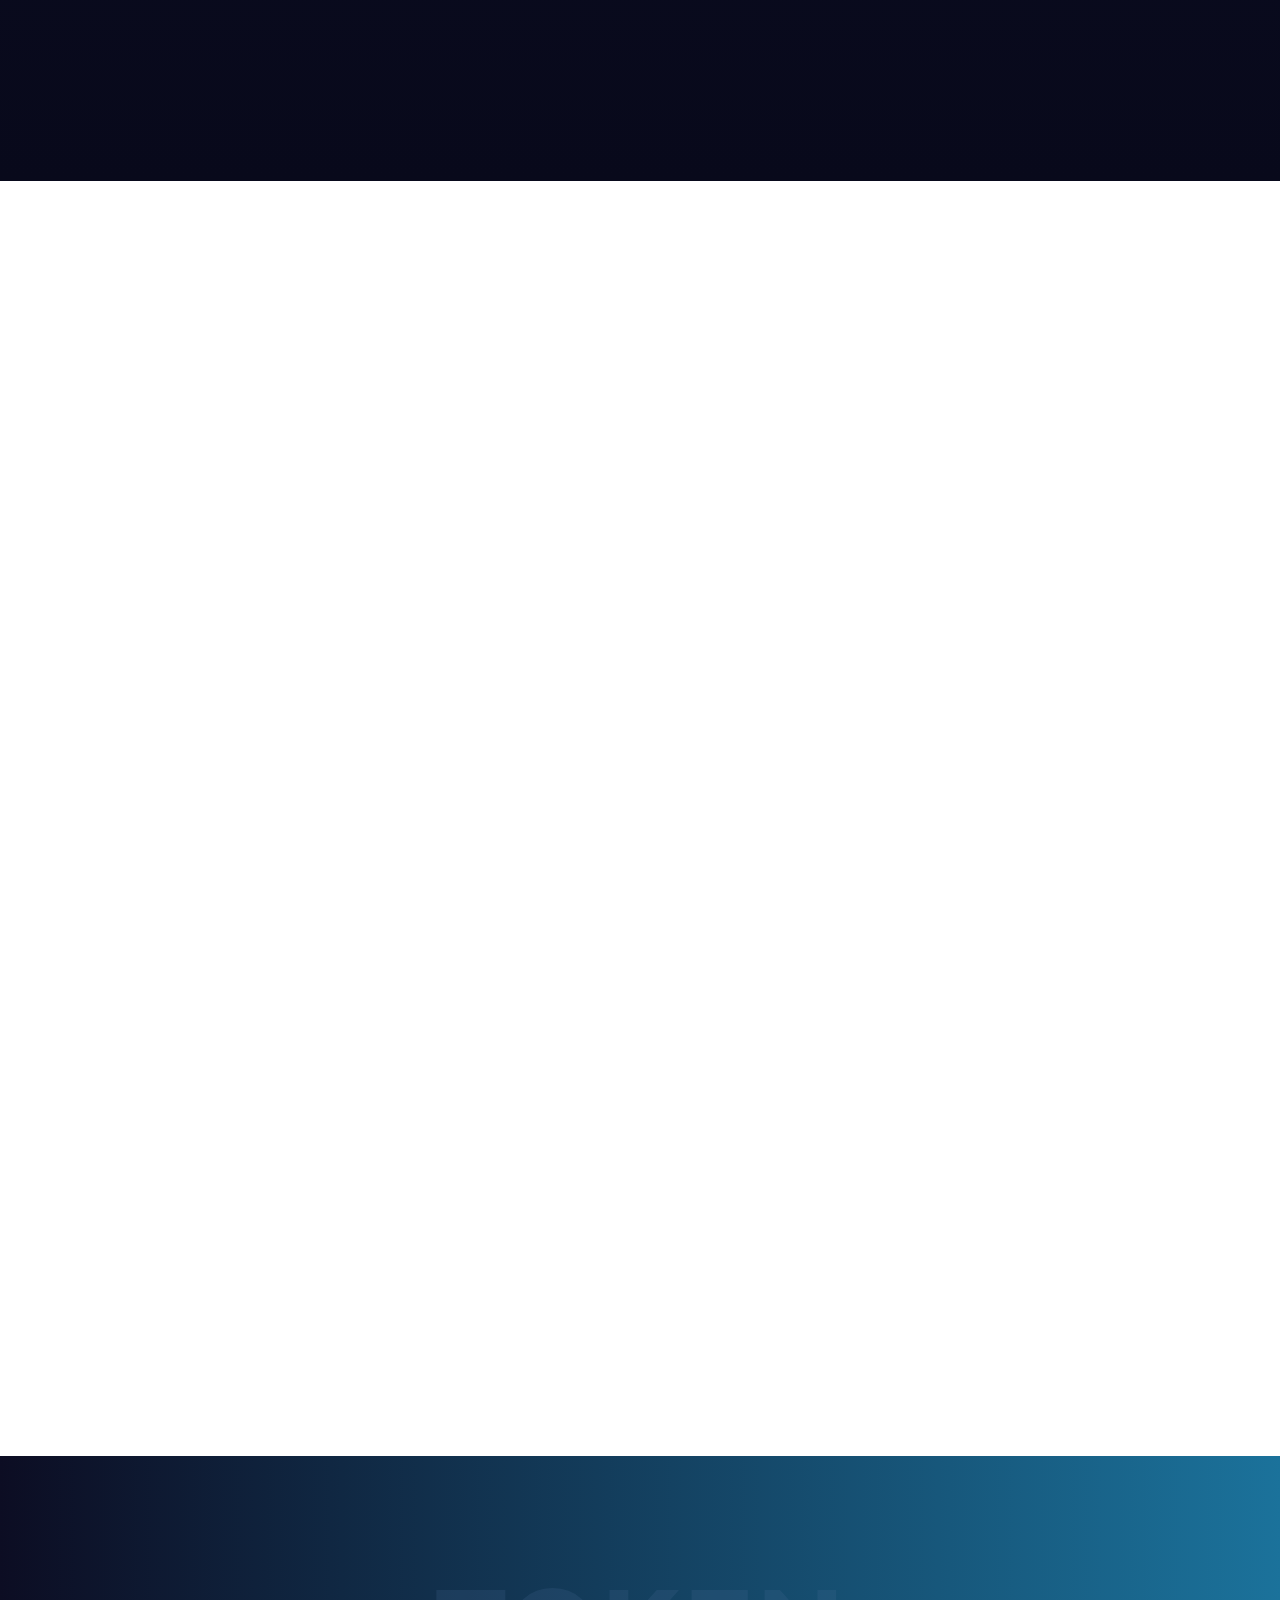
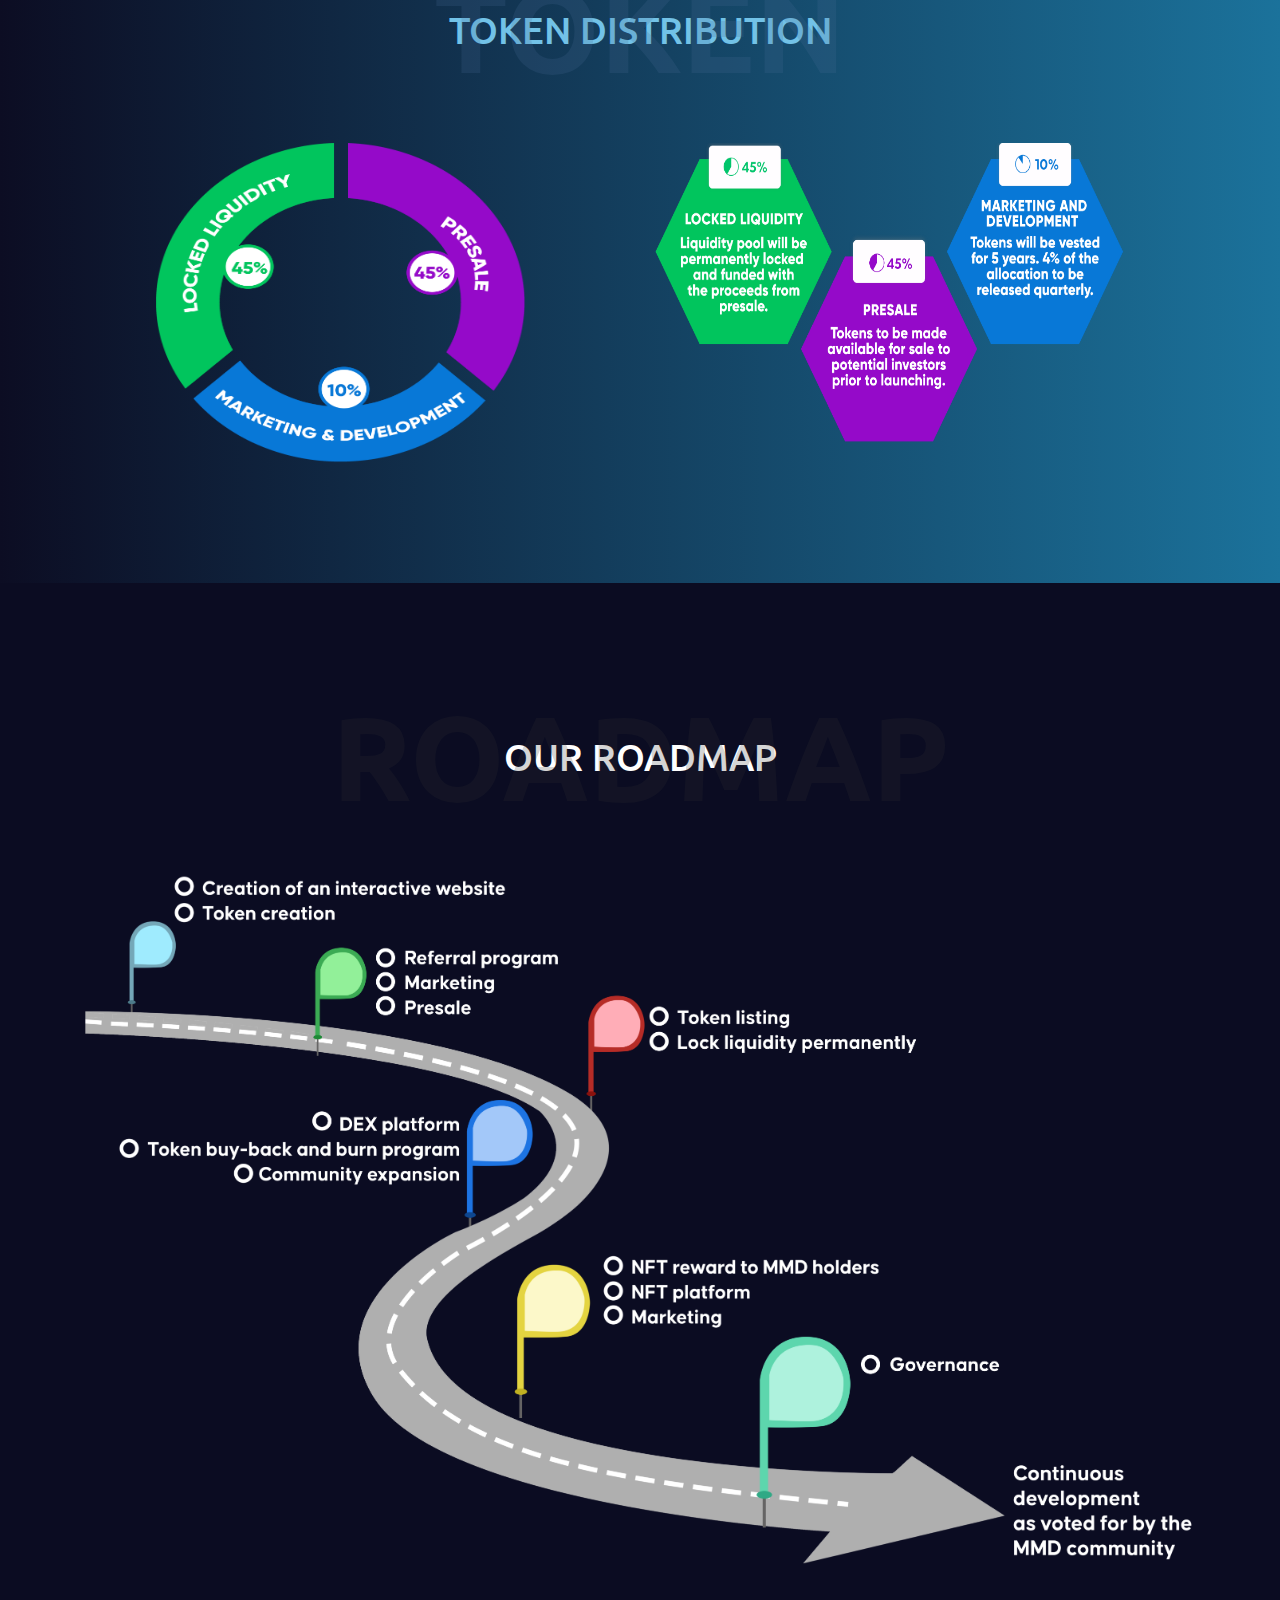
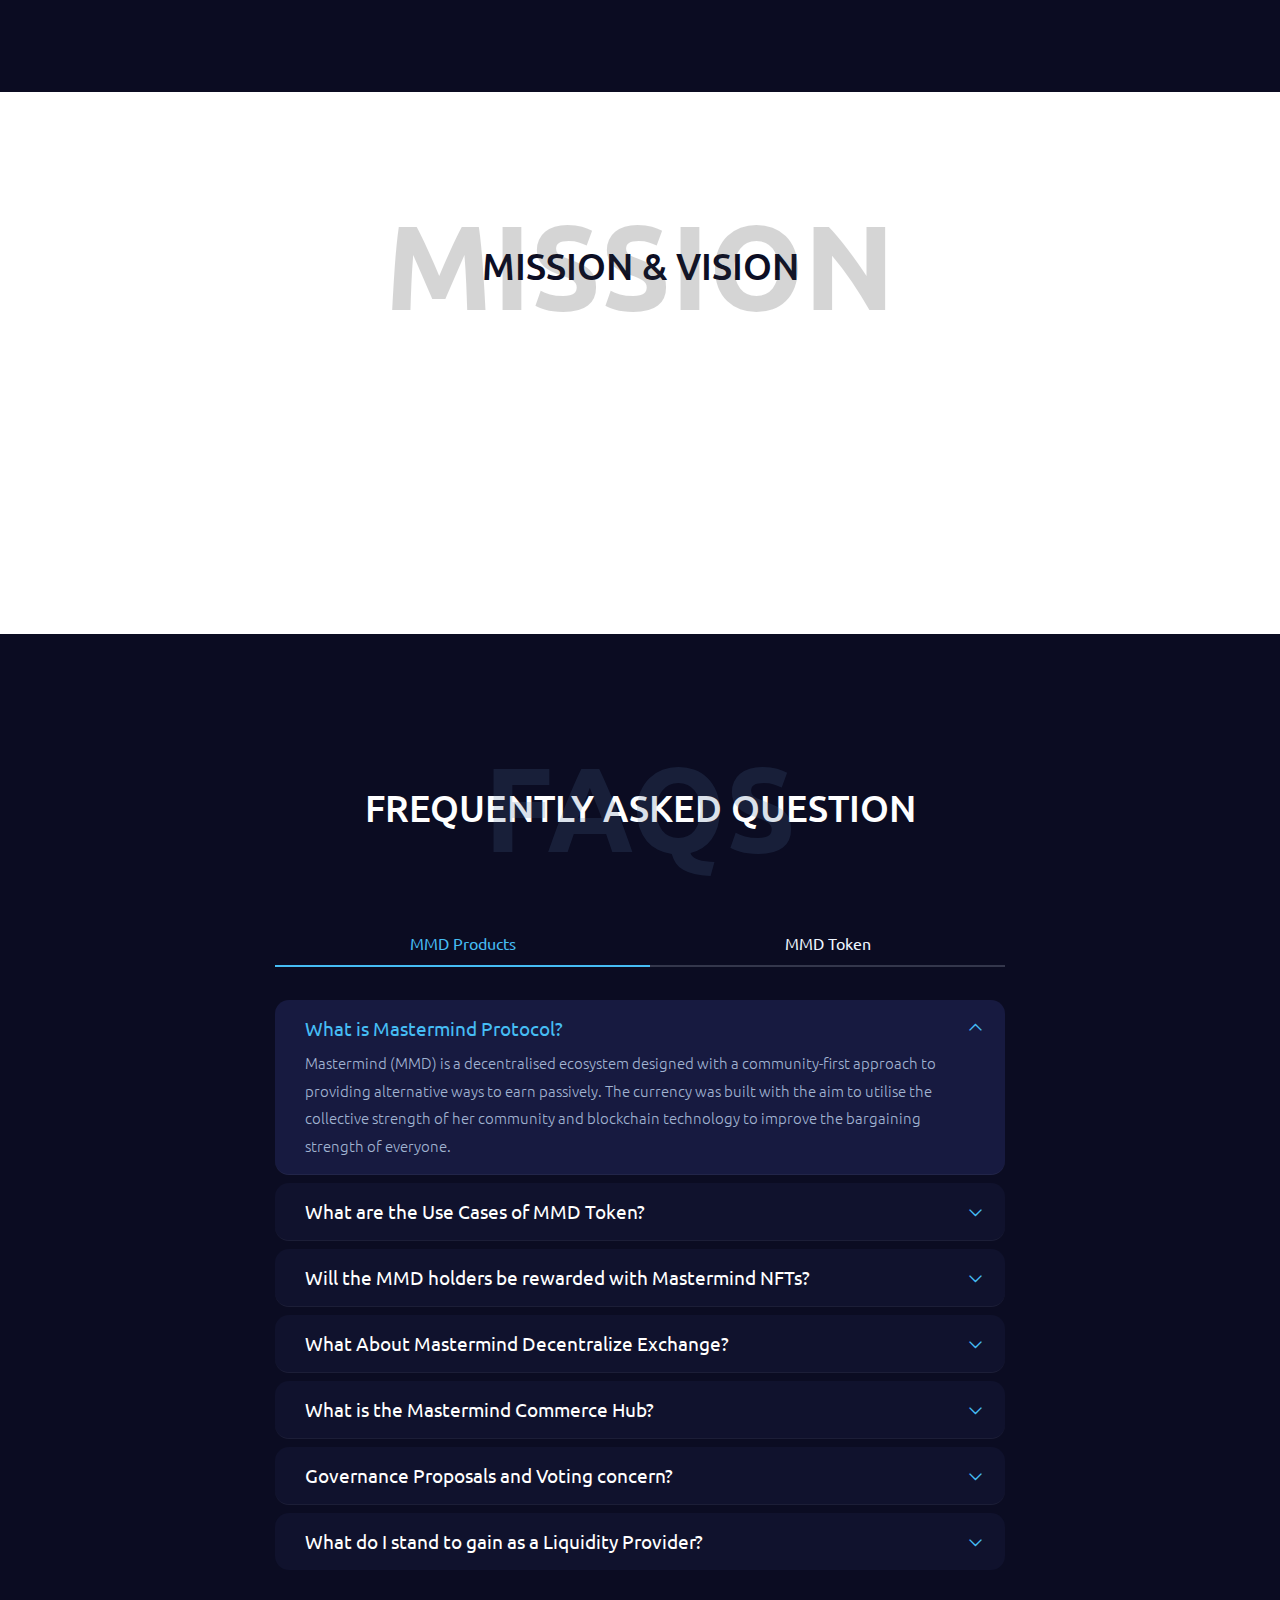
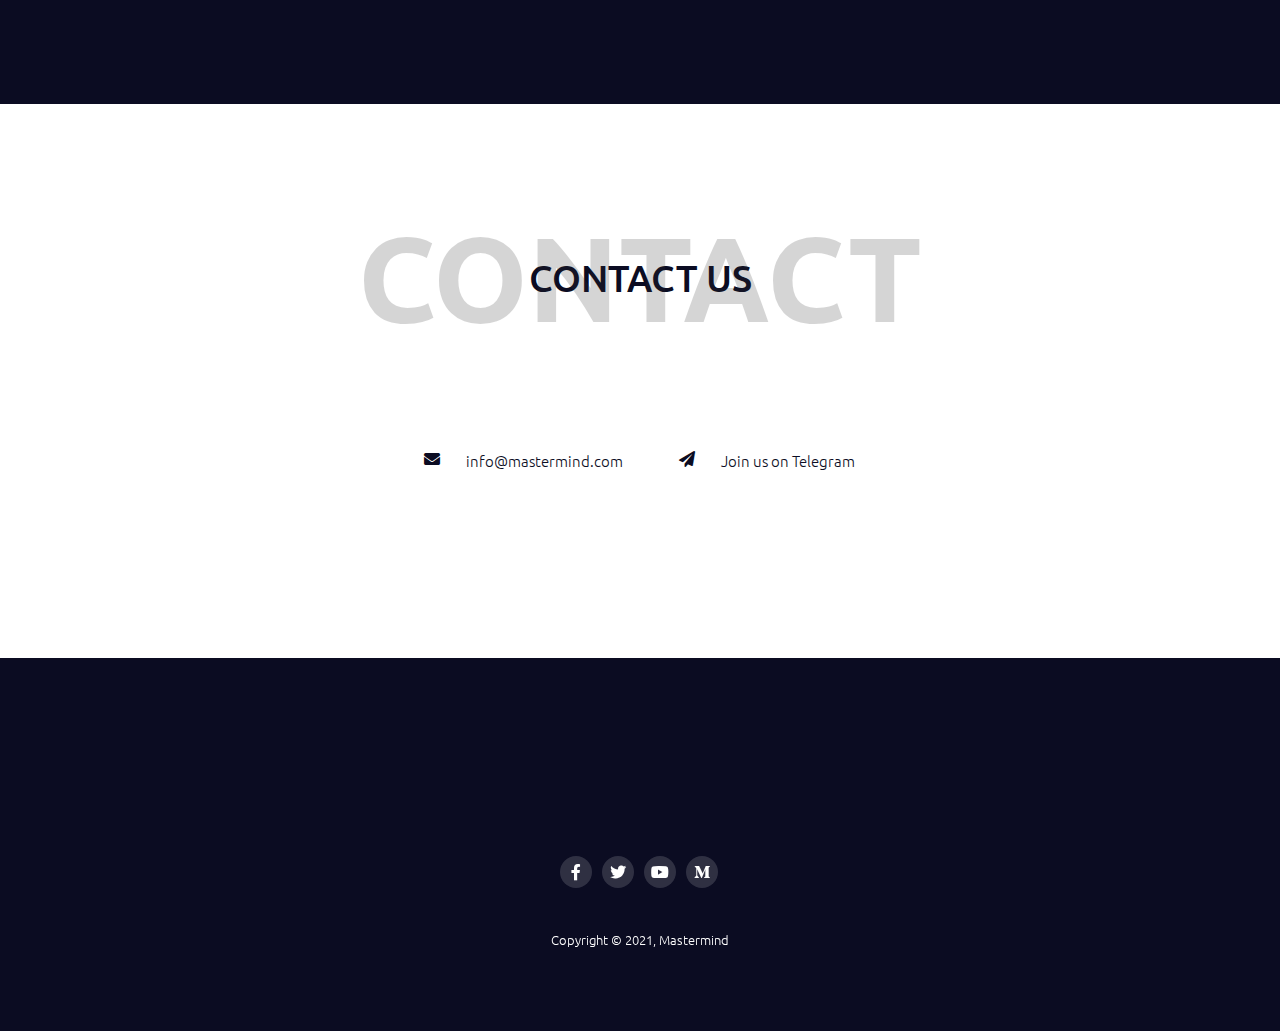
==== commit bc002bcd: "Changed gif image and video" ====
--- a/index.html
+++ b/index.html
@@ -85,7 +85,7 @@
                     <div class="banner banner-mask-fix banner-fs banner-single tc-light">
                         <div class="banner-wrap">
                             <div class="container">
-                                <div class="row align-items-center justify-content-center gutter-vr-30px myFlex" style="width: 95%; margin: 0 auto;">
+                                <div class="row align-items-center justify-content-center gutter-vr-30px myFlex" style="width: 100%; margin: 0 auto;">
                                     <div class="col-lg-6 order-lg-last">
                                         <div id="front-img" class="banner-gfx banner-gfx-re-s3">
                                             <img src="images/dark/mmd-landing.gif" alt="MMD landing image" class="gif-img">
@@ -130,7 +130,7 @@
                                 </div><!-- .row -->
                                 <div class="video-player">
                                     <div class="col-lg-8 offset-lg-2">
-                                        <video width="320px" height="240px" src="./assets/videos/mmd-illustration.mp4" controls>
+                                        <video width="100%" height="240px" src="./assets/videos/mmd-illustration.mp4" controls>
 
                                         </video>
                                         <h3>Watch Video Illustration</h3>
--- a/assets/css/style.css
+++ b/assets/css/style.css
@@ -191,6 +191,13 @@
   height: auto;
   box-shadow: 15px 15px 25px #0C0E24;
   border-radius: 22px;
+  transform: translate3d(0, 0, 0);
+  -webkit-transform: translate3d(0, 0, 0);
+}
+
+#front-img img.gif-img{
+  transform: translate3d(0, 0, 0);
+  -webkit-transform: translate3d(0, 0, 0);
 }
 
 
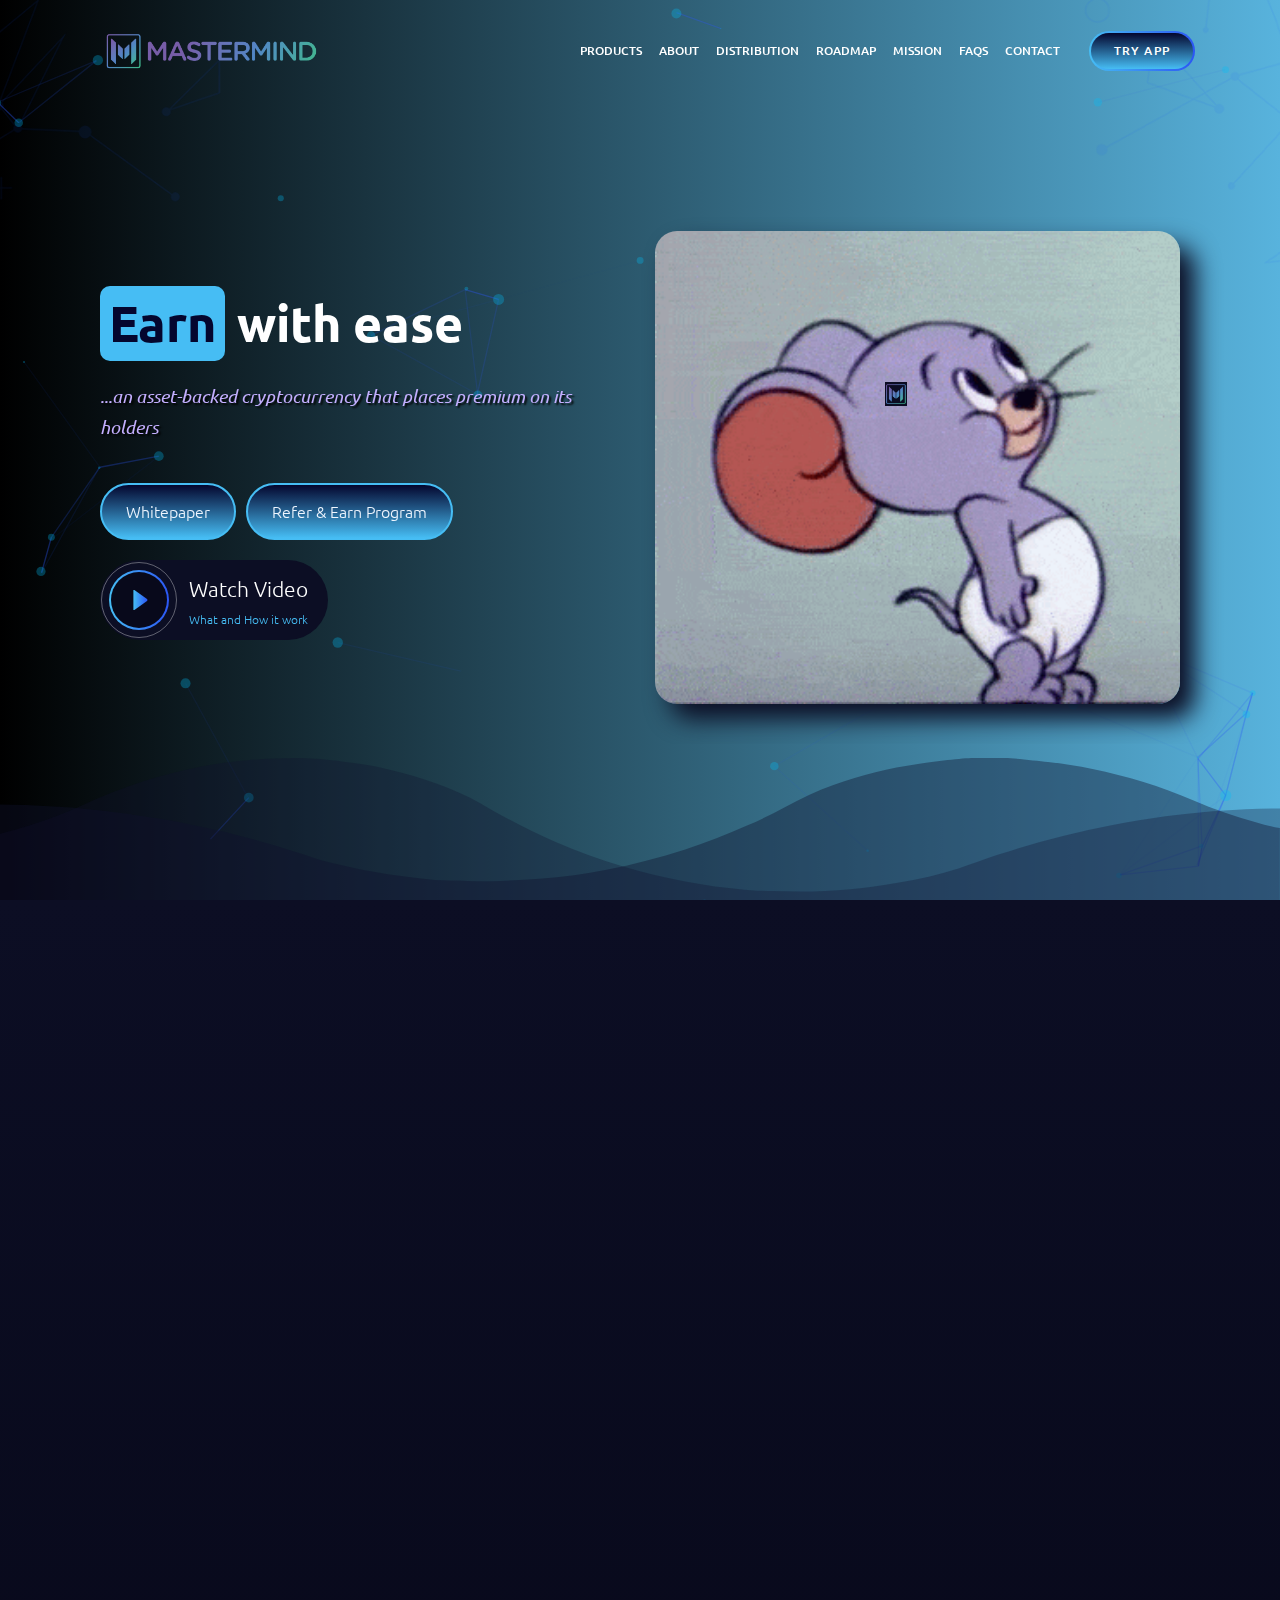
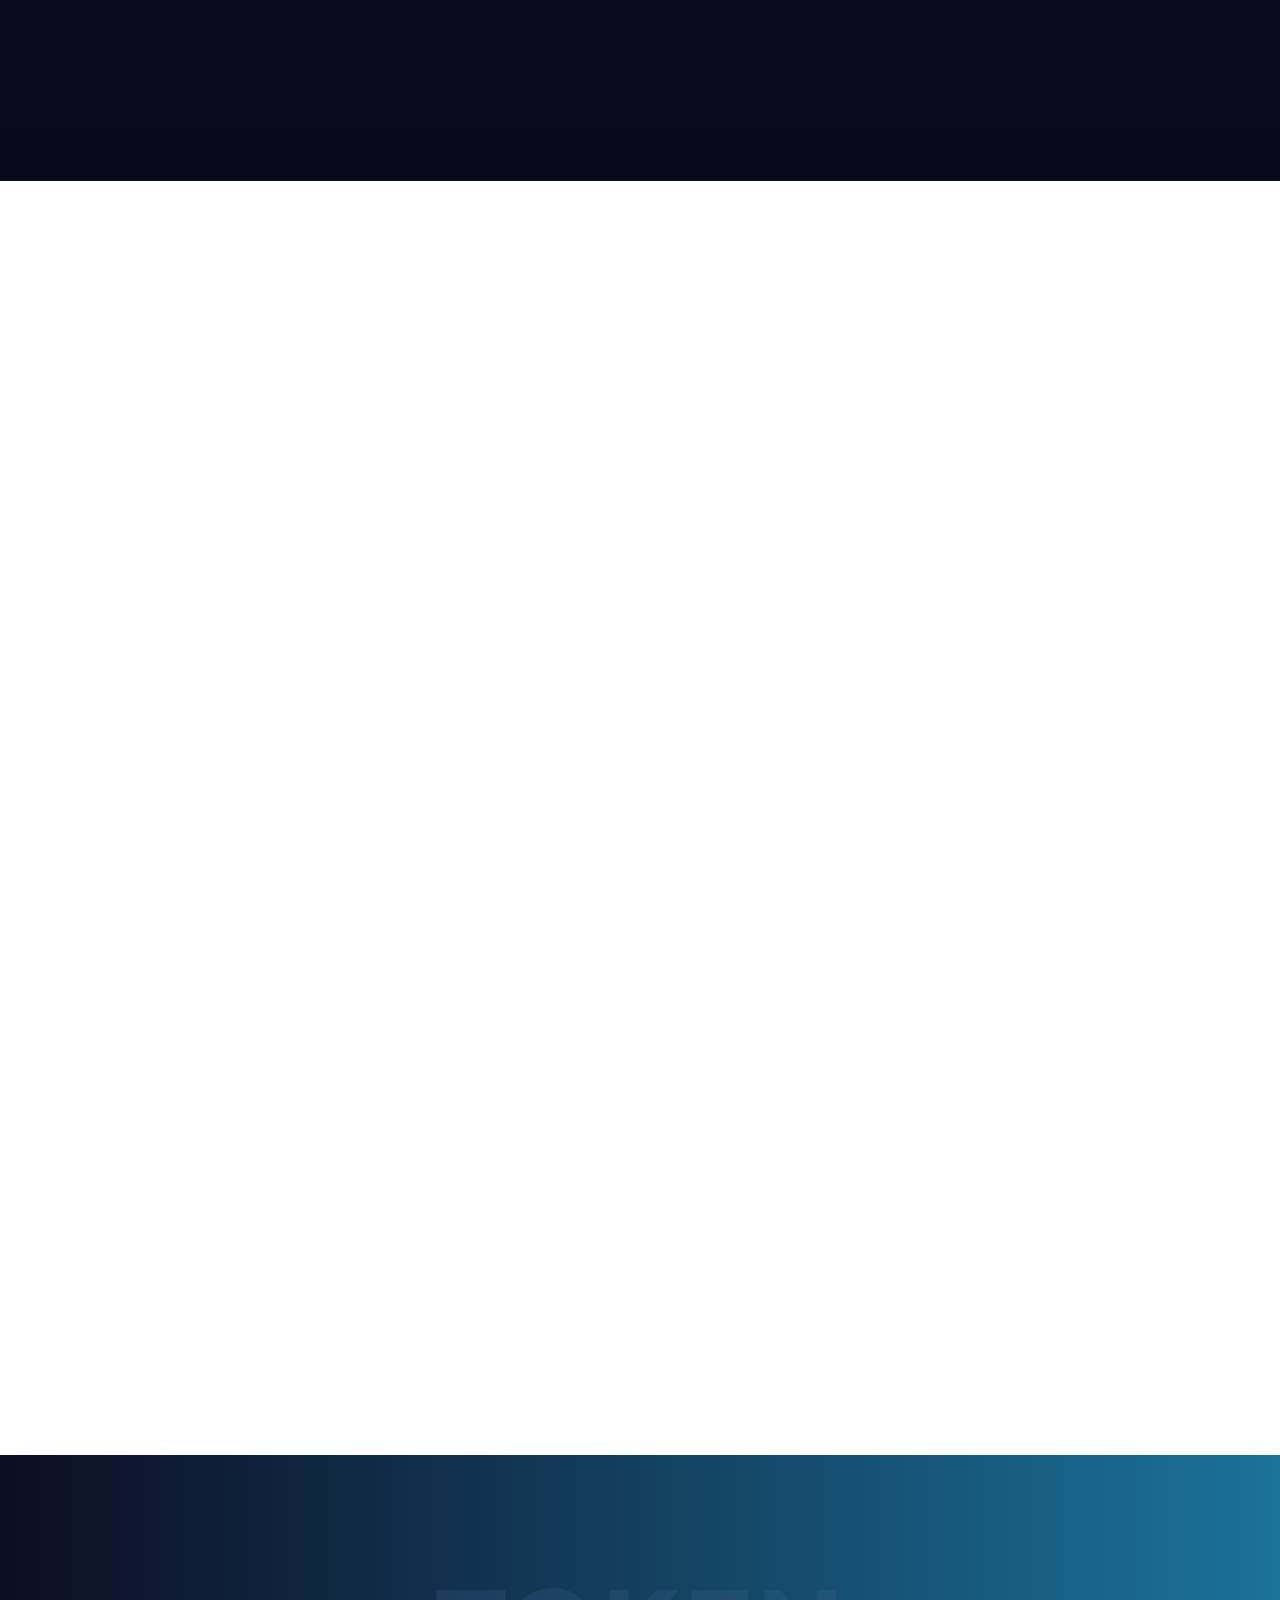
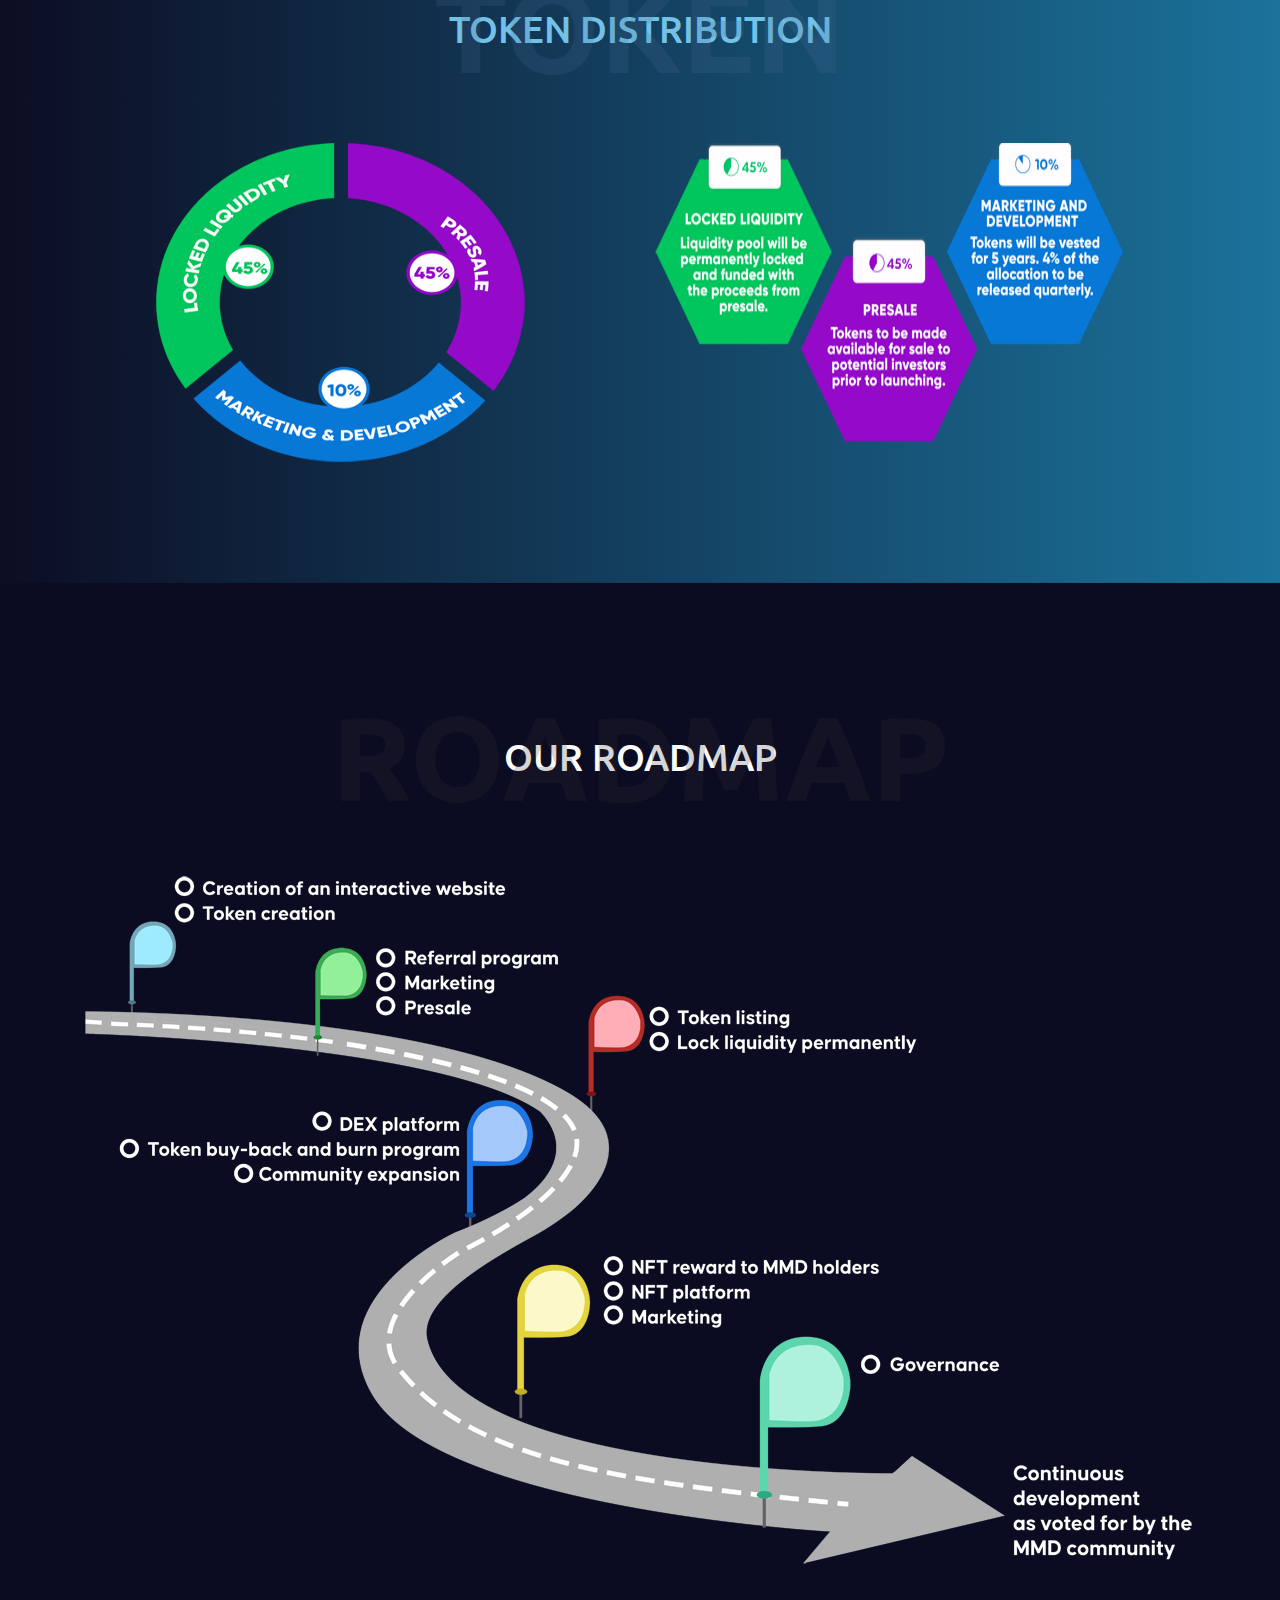
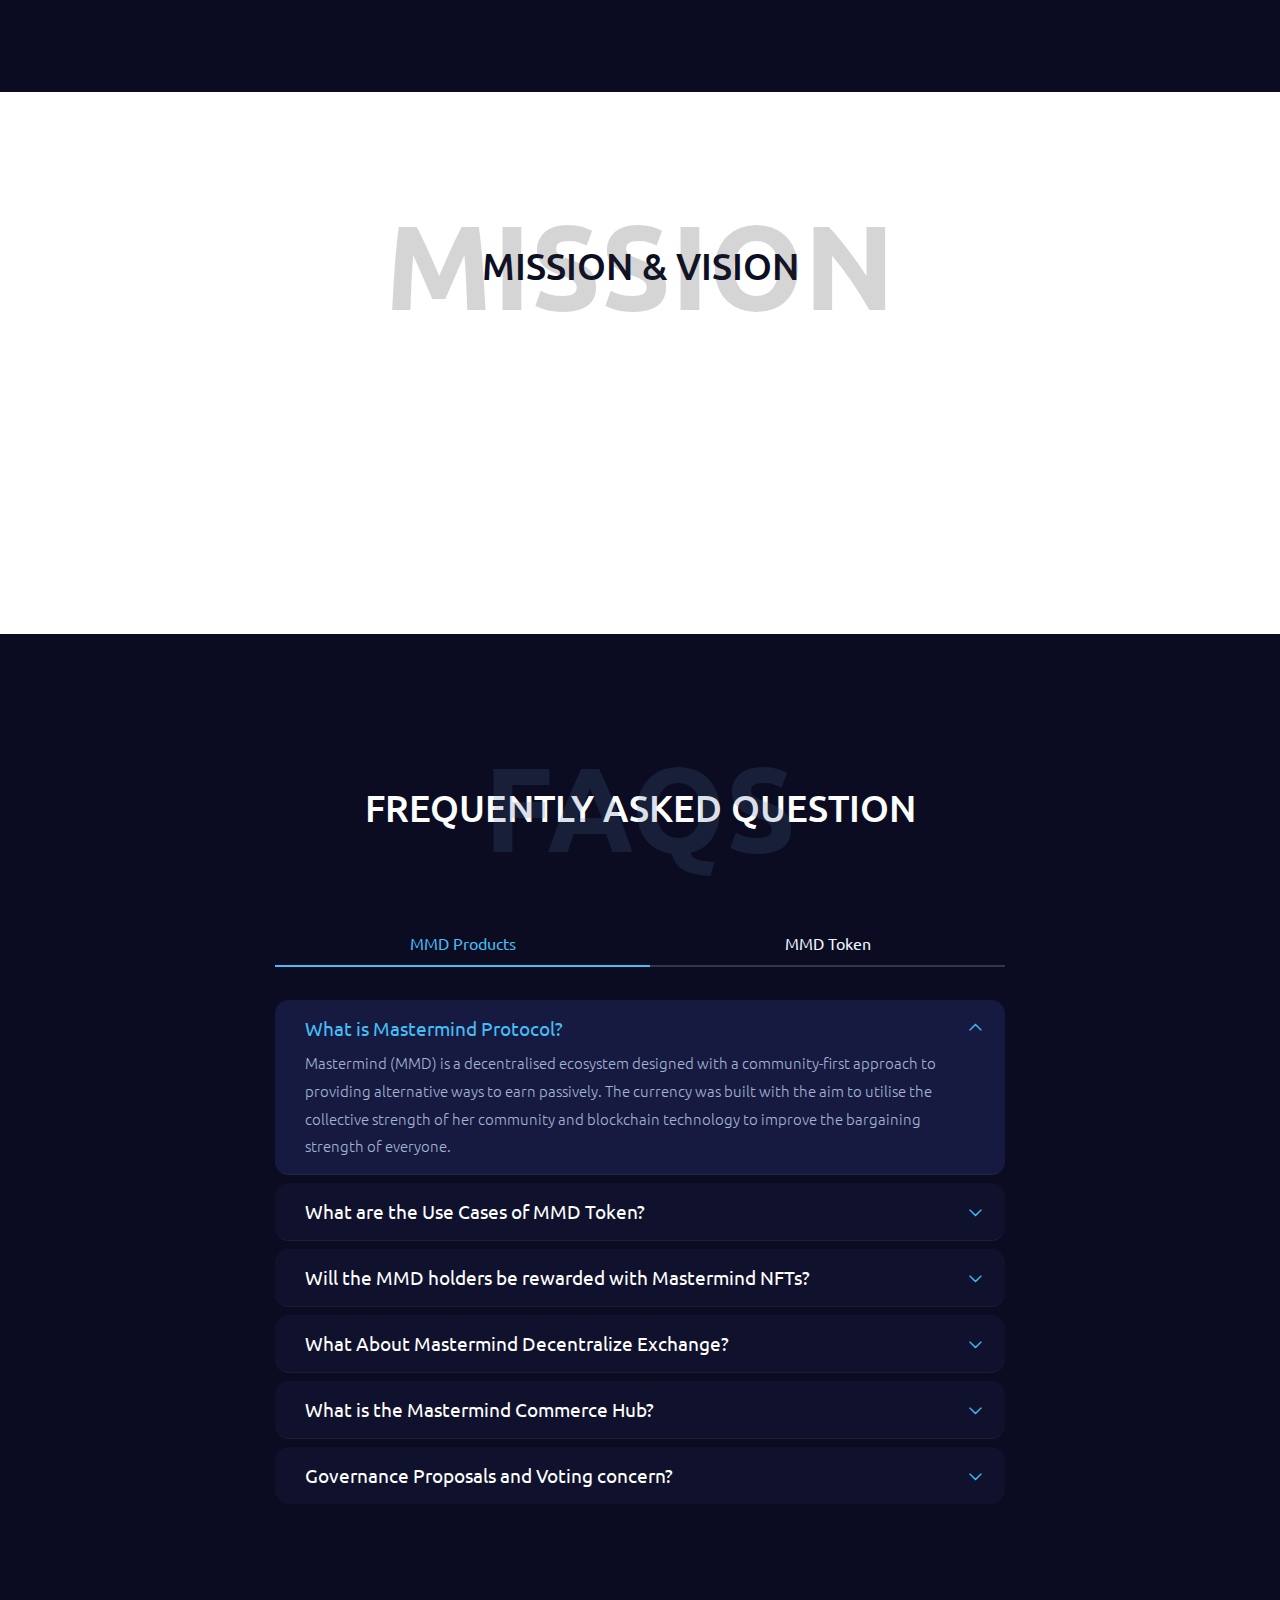
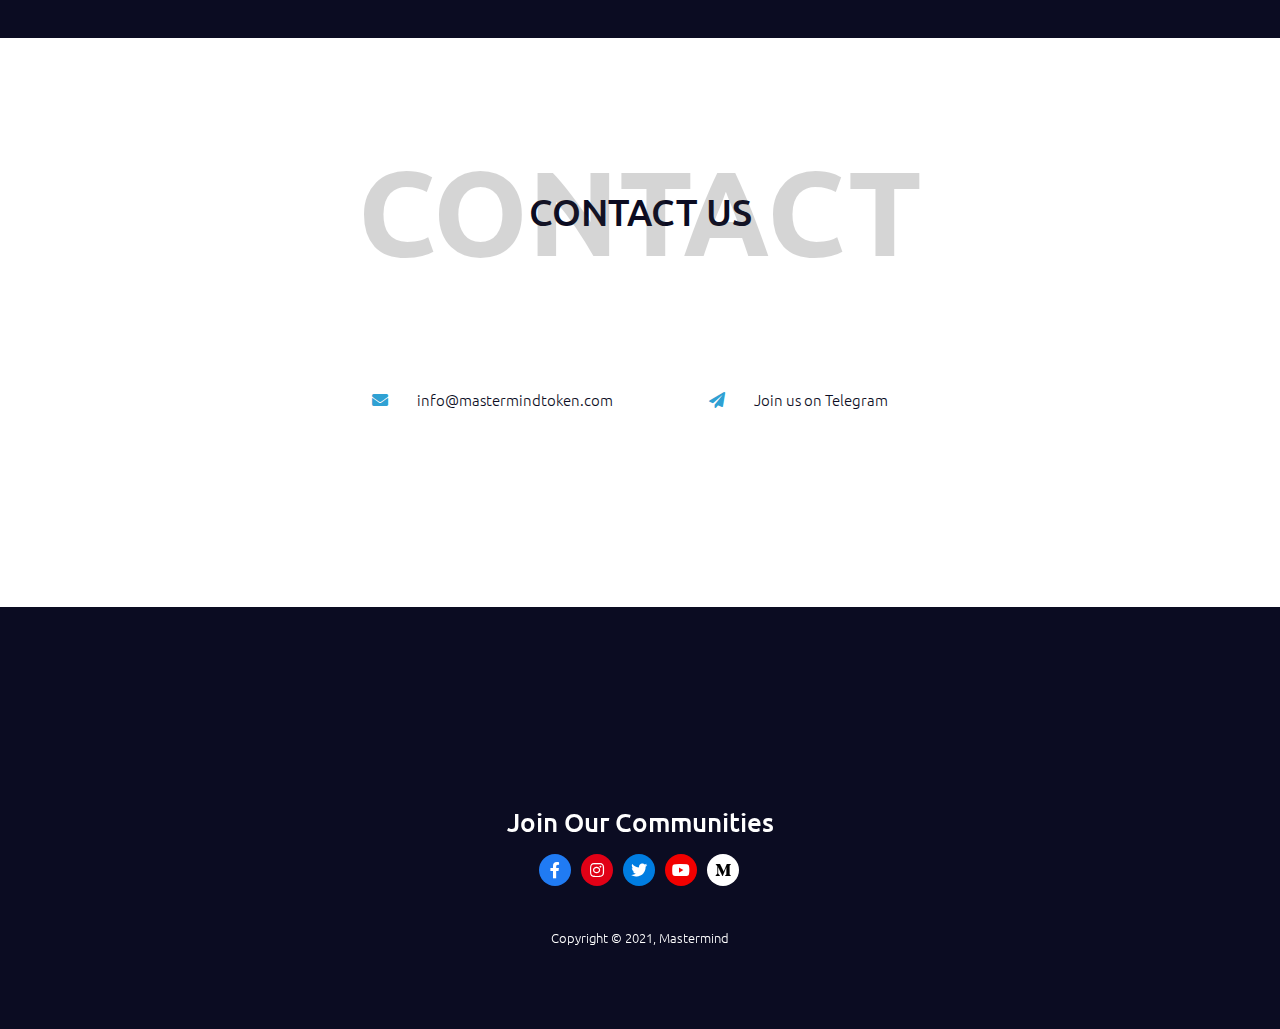
==== commit 5f5cccf2: "Changes" ====
--- a/index.html
+++ b/index.html
@@ -32,7 +32,7 @@
 </head>
 
 
-    <body class="nk-body body-wider theme-dark mode-onepage">
+    <body class="nk-body body-wider mode-onepage">
 
 	<div class="nk-wrap">
 		<header class="nk-header page-header is-transparent is-sticky is-shrink is-dark" id="header">
@@ -43,8 +43,6 @@
                         <!-- Logo @s -->
                         <div class="header-logo logo">
                             <a href="#header" style="font-size: 23px; font-weight: bold;" id="mmd-logo-link" class="logo-link">
-                                <!-- <img class="logo-dark" src="images/logo.png" srcset="images/logo2x.png 2x" alt="logo"> -->
-                                <!-- Use the below for the logo -->
                                 
                                 <img class="logo-light" src="images/mmd-logo.png" alt="mmd-logo">
                             </a>
@@ -88,7 +86,7 @@
                                 <div class="row align-items-center justify-content-center gutter-vr-30px myFlex" style="width: 100%; margin: 0 auto;">
                                     <div class="col-lg-6 order-lg-last">
                                         <div id="front-img" class="banner-gfx banner-gfx-re-s3">
-                                            <img src="images/dark/mmd-landing.gif" alt="MMD landing image" class="gif-img">
+                                            <img src="images/dark/sample-gif2.gif" alt="MMD landing image" class="gif-img">
                                             <img class="banner-gfx-icon banner-gfx-icon-1 bouncing" style="background-color: #0b0c22;" src="images/mmd-ico.png" alt="Mastermind Logo">
                                             
                                         </div>
@@ -110,7 +108,7 @@
                                             </div>
                                             <div class="video-link">
                                                 <!-- Video Link -->
-                                                <a style="background-color: #0C0E24; padding: 9px; padding-right: 20px; margin-bottom: 9px; border-radius: 43px;" href="./assets/videos/mmd-illustration.mp4" class="video-popup btn-play-wrap btn-play-wrap-s1 text-align-center my-vid-style">
+                                                <a href="https://www.youtube.com/watch?v=ejUS-iudJQk&t=49s" target="_blank" rel="noopener noreferrer" class="video-anchor btn-play-wrap btn-play-wrap-s1 text-align-center my-vid-style">
                                                     <div class="btn-play btn-play-sm btn-play-s2">
                                                         <em class="btn-play-icon"></em>
                                                     </div>
@@ -130,9 +128,9 @@
                                 </div><!-- .row -->
                                 <div class="video-player">
                                     <div class="col-lg-8 offset-lg-2">
-                                        <video width="100%" height="240px" src="./assets/videos/mmd-illustration.mp4" controls>
-
-                                        </video>
+
+                                        <iframe width="100%" height="240px" src="https://www.youtube.com/embed/ejUS-iudJQk" title="About Mastermind" frameborder="0" allow="accelerometer; autoplay; clipboard-write; encrypted-media; gyroscope; picture-in-picture" allowfullscreen>
+                                        </iframe>
                                         <h3>Watch Video Illustration</h3>
 
                                     </div>
@@ -156,9 +154,6 @@
                 <div class="container">
                     <!-- Block @s -->
                     <div class="nk-block nk-block-text-wrap">
-                        <!-- <div class="products-headline">
-                            <h4>Mastermind Ecosystemsss</h4>
-                        </div> -->
                         <div class="row align-items-center justify-content-center justify-content-md-between gutter-vr-30px">
                             
                             <div data-aos="fade-up" data-aos-delay="50" data-aos-duration="1000" class="col-mb-7 col-sm-7 col-md-5 col-lg-6 order-md-last" >
@@ -175,7 +170,6 @@
                                 <div class="nk-block-text">
                                     <div class="mmd-products">
                                         <div class="product-item">
-                                            <!-- <i class="material-icons-two-tone" style="font-size:48px; color:#0C0E24;">history_edu</i> -->
                                             <i class="" style="font-size:48px; color:#0C0E24;"><img src="./images/products/nft.png" alt=""></i>
                                             <h4 style="color: #46BDF4;">NFTs</h4>
                                             <p style="color: #DDDDDD; font-weight: bold;">NFT’s marketplace where NFTs can be traded and
@@ -183,20 +177,17 @@
                                             </p>
                                         </div>
                                         <div class="product-item">
-                                            <!-- <i class="material-icons-two-tone" style="font-size:48px; color:#0C0E24;">business</i> -->
                                             <i class="" style="font-size:48px; color:#0C0E24;"><img src="./images/products/dex.png" alt=""></i>
                                             <h4 style="color: #46BDF4;">DEX</h4>
                                             <p style="color: #DDDDDD; font-weight: bold;">For secure peer-to-peer transactions without the need for any intermediary.
                                             </p>
                                         </div>
                                         <div class="product-item">
-                                            <!-- <i class="material-icons-two-tone" style="font-size:48px; color: #0C0E24;">hub</i> -->
                                             <i class="" style="font-size:48px; color:#0C0E24;"><img src="./images/products/hub.png" alt=""></i>
                                             <h4 style="color: #46BDF4;">Hub</h4>
                                             <p style="color: #DDDDDD; font-weight: bold;">This is the platform where buyers and sellers meet to transact with the use of MMD token as the medium of exchange.</p>
                                         </div>
                                         <div class="product-item">
-                                            <!-- <i class="material-icons-two-tone" style="font-size:48px; color:#0C0E24;">trending_up</i> -->
                                             <i class="" style="font-size:48px; color:#0C0E24;"><img src="./images/products/governance.png" alt=""></i>
                                             <h4 style="color: #46BDF4;">Governance</h4>
                                             <p style="color: #DDDDDD; font-weight: bold;">Any MMD holder can send proposals through the MMD website, for the ecosystem to cast their votes.</p>
@@ -263,16 +254,10 @@
                         <h2 class="title title-s4" title="TOKEN" style="font-family: 'Ubuntu'; color: #72c2e7;">Token Distribution</h2>
                         
                     </div>
-                    <!-- <div class="nk-block nk-block-token mgb-m30" style="margin-top: -50px !important;">
-                        <div class="row align-items-center justify-content-between gutter-vr-50px">
-                            
-                        </div>
-                    </div>.block @e -->
                     <div class="nk-block">
                         <div class="row justify-content-center gutter-vr-40px distr-container">
                             <div class="col-md-6 col-mb-8">
                                 <div class="single-chart">
-                                    <!-- <h3 class="mgb-l text-center title-lg">Distribution <br>of tokens</h3> -->
                                     <div class="chart piechart">
                                         <img src="images/dark/mmd-dist.png" alt="MMD Token Distribution">
                                     </div>
@@ -299,76 +284,8 @@
                     <!-- Block @s -->
                 <div class="nk-block ov-h">
                     <div class="container">
-                        <!-- <div class="roadmap-list">
-                            <div class="roadmap-item roadmap-item-sm roadmap-done">
-                                <div class="roadmap-innr">
-                                    <h6 class="roadmap-title roadmap-title-s2">Phase 1</h6>
-                                    <p>Creation of an interactive website</p>
-                                    <p>Token creation & private sale</p>
-                                </div>
-                            </div>
-                            <div class="roadmap-item roadmap-done">
-                                <div class="roadmap-innr">
-                                    <h6 class="roadmap-title roadmap-title-s2">Phase 1 (Cont'd)</h6>
-                                    <p>Ambassador program</p>
-                                </div>
-                            </div>
-                            <div class="roadmap-item roadmap-item-lg">
-                                <div class="roadmap-innr">
-                                    <h6 class="roadmap-title roadmap-title-s2">Phase 1 (Cont'd)</h6>
-                                    <p>Marketing & token listing</p>
-                                </div>
-                            </div>
-                            <div class="roadmap-item">
-                                <div class="roadmap-innr">
-                                    <h6 class="roadmap-title roadmap-title-s2">Phase 2</h6>
-                                    <p>Beta-testing of the DEX platform</p>
-                                </div>
-                            </div>
-                            <div class="roadmap-item roadmap-item-sm">
-                                <div class="roadmap-innr">
-                                    <h6 class="roadmap-title roadmap-title-s2">Phase 2 (Cont'd)</h6>
-                                    <p>DAO & voting integration</p>
-                                    <p>Buyback and manual burning of tokens</p>
-                                </div>
-                            </div>
-                            <div class="roadmap-item">
-                                <div class="roadmap-innr">
-                                    <h6 class="roadmap-title roadmap-title-s2">Phase 2 (Cont'd)</h6>
-                                    <p>Community expansion</p>
-                                    
-                                </div>
-                            </div>
-                            <div class="roadmap-item roadmap-item-lg">
-                                <div class="roadmap-innr">
-                                    <h6 class="roadmap-title roadmap-title-s2">Phase 3</h6>
-                                    <p>Live DEX platform</p>
-                                    <p>NFT platform</p>
-                                </div>
-                            </div>
-                            <div class="roadmap-item">
-                                <div class="roadmap-innr">
-                                    <h6 class="roadmap-title roadmap-title-s2">Phase 3 (Cont'd)</h6>
-                                    <p>NFT rewards to MMD community</p>
-                                </div>
-                            </div>
-                            <div class="roadmap-item roadmap-item-sm">
-                                <div class="roadmap-innr">
-                                    <h6 class="roadmap-title roadmap-title-s2">Phase 3 (Cont'd)</h6>
-                                    <p>Lending platform integration</p>
-                                    <p>Project marketing</p>
-                                </div>
-                            </div>
-                            <div class="roadmap-item">
-                                <div class="roadmap-innr">
-                                    <h6 class="roadmap-title roadmap-title-s2">Phase 4</h6>
-                                    <p>More developments as voted for by the MMD community</p>
-                                </div>
-                            </div> 
-                        </div> -->
-
                         <!-- Roadmap Image -->
-                        <img class="roadmap-mobile" src="./images/dark/roadmap-1.png" alt="">
+                        <img class="roadmap-mobile" src="./images/dark/roadmap-1-min.png" alt="">
                         <img class="roadmap-desktop" src="./images/dark/roadmap-2.png" alt="">
 
                     </div>
@@ -388,19 +305,12 @@
                                 <div class="row gutter-vr-30px">
                                     <div class="col-lg-6">
                                         <div class="stage-info" data-aos="fade-left" data-aos-duration="1000">
-                                            <!-- <i class="material-icons-two-tone" style="color:#0C0E24;">room</i>
-                                            <h6 class="title title-s6 title-xs-s2">
-                                                To maximize our community’s financial bargaining strength through strategic unity, growth, and continuous engagement.
-                                            </h6> -->
                                             <img src="./images/dark/mission.png" alt="Mission statement">
                                         </div>
                                     </div><!-- .col  -->
                                     <div class="col-lg-6">
                                         <div class="stage-info" data-aos="fade-right" data-aos-duration="1000">
-                                            <!-- <i class="material-icons-two-tone" style="color:#0C0E24;">room</i>
-                                            <h6 class="title title-s6 title-xs-s2">  
-                                                To drive financial inclusion and economic prosperity using the blockchain technology.
-                                            </h6> -->
+                                            
                                             <img src="./images/dark/vision.png" alt="Project vision">
                                             
                                         </div>
@@ -473,7 +383,7 @@
                                                 </h5>
                                                 <div id="faq-67-3" class="collapse" data-parent="#faq-67">
                                                     <div class="accordion-content">
-                                                        <p>Yes. Rewards be given to MMD holders who have, one way or the other, contributed to the development of the ecosystem.</p>
+                                                        <p>Yes. Rewards will be given to MMD holders who have, one way or the other, contributed to the development of the ecosystem.</p>
                                                     </div>
                                                 </div>
                                             </div>
@@ -484,7 +394,7 @@
                                                 </h5>
                                                 <div id="faq-67-4" class="collapse" data-parent="#faq-67">
                                                     <div class="accordion-content">
-                                                        <p>A platform that allows for direct peer-to-peer cryptocurrency transactions to take place online securely and without the need for an intermediary.</p>
+                                                        <p>A platform that allows for direct peer-to-peer cryptocurrency transactions to take place online, securely and without the need for an intermediary.</p>
                                                     </div>
                                                 </div>
                                             </div>
@@ -510,24 +420,6 @@
                                                     </div>
                                                 </div>
                                             </div>
-                                            <div class="accordion-item accordion-item-s4 bg-theme-alt">
-                                                <h5 class="accordion-title collapsed" data-toggle="collapse" data-target="#faq-67-7">
-                                                    What do I stand to gain as a Liquidity Provider? 
-                                                    <span class="accordion-icon accordion-icon-s2"></span>
-                                                </h5>
-                                                <div id="faq-67-7" class="collapse" data-parent="#faq-67">
-                                                    <div class="accordion-content">
-                                                        <p>
-                                                            <li>
-                                                                Locked Liquidity: Private sale (90% of pool) will be used to provide liquidity that will be locked forever. The essence of this is to assure investors the MMD project is genuine and committed to achieving its goals.
-                                                            </li>
-                                                            <li>
-                                                                Price Floor: Liquidity will be provided using a stable coin (BUSD, USDT, USDC).  This is to enable a price floor which will be 4%-10% of the private offering price of the MMD token. This way, when transaction takes place on the network and liquidity providers get their share of their reward from network transactions, the price floor rises as well.
-                                                            </li>
-                                                        </p>
-                                                    </div>
-                                                </div>
-                                            </div>
                                         </div>
                                     </div>
                                     
@@ -540,7 +432,7 @@
                                                 </h5>
                                                 <div id="faq-69-1" class="collapse show" data-parent="#faq-69">
                                                     <div class="accordion-content">
-                                                        <p>It is the first asset-backed deflationary token buit on the Fantom blockchain that avails its holders the opportunity to earn passively. It is a deflationary token,
+                                                        <p>It is the first asset-backed deflationary token built on the Fantom blockchain that avails its holders the opportunity to earn passively. It is a deflationary token,
                                                             earns passive income for holders, and is used as a store of value.
                                                         </p>
                                                     </div>
@@ -553,7 +445,7 @@
                                                 </h5>
                                                 <div id="faq-69-2" class="collapse" data-parent="#faq-69">
                                                     <div class="accordion-content">
-                                                        <p>Every transaction on the MMD protocol is charged 5%. 1% will be burned, 1.5% will go into marketing and development, 1% will go to the lock liquidity pool, the last 1.5% will be used to reward the liquidity providers.</p>
+                                                        <p>Every transaction on the protocol is charged a 5% fee (2% allocated for burning and 3% distributed as rewards to token holders).</p>
                                                     </div>
                                                 </div>
                                             </div>
@@ -564,7 +456,7 @@
                                                 </h5>
                                                 <div id="faq-69-3" class="collapse" data-parent="#faq-69">
                                                     <div class="accordion-content">
-                                                        <p>Liquidity providers will gain passively from the 2% charged on every transaction on the MMD protocol.</p>
+                                                        <p>Holders of the MMD token will earn passively from the 3% charged on every transaction and fees generated from within the ecosystem.</p>
                                                     </div>
                                                 </div>
                                             </div>
@@ -575,7 +467,7 @@
                                                 </h5>
                                                 <div id="faq-69-4" class="collapse" data-parent="#faq-69">
                                                     <div class="accordion-content">
-                                                        <p>Aside the 1% transaction fee allocated for burning, part of the marketing and development fund will go into buying back tokens. 50% of the tokens that will be bought back will go into the locked liquidity while the other 50% will be burned.</p>
+                                                        <p>Aside the 2% transaction fee allocated for burning, fees from within the Mastermind ecosystem will be used to periodically buy back and burn the Mastermind tokens.</p>
                                                     </div>
                                                 </div>
                                             </div>
@@ -609,25 +501,30 @@
                     <!-- Block @s -->
                     <div class="nk-block block-contact">
                         <div class="row justify-content-center text-center">
-                            <div class="col-md-8 col-lg-8">
+                            <div class="col-md-10 col-lg-10">
                                 <ul class="contact-list contact-list-s1 flex-wrap flex-md-nowrap pdb-l">
                                     <li>
-                                        <em class="contact-icon fas fa-envelope"></em>
                                         <div class="contact-text">
-                                            <span>info@mastermind.com</span>
+                                            <span>
+                                                <a href="mailto:info@mastermindtoken.com" target="_top">
+                                                    <em class="contact-icon fas fa-envelope"></em>
+                                                    info@mastermindtoken.com</a>
+                                                </span>
                                         </div>
                                     </li>
                                     <li>
-                                        <em class="contact-icon fas fa-paper-plane"></em>
                                         <div class="contact-text">
-                                            <span>Join us on Telegram</span>
+                                            <span>                                                
+                                                <a href="https://t.me/mastermindtoken" target="_blank" rel="noopener noreferrer">
+                                                    <em class="contact-icon fas fa-paper-plane"></em>
+                                                    Join us on Telegram
+                                                </a>
+                                            </span>
                                         </div>
                                     </li>
                                 </ul>
                             </div><!-- .col -->
-                            <!-- <div class="col-md-6 col-lg-6">
-                                <img class="contact-img" src="./images/dark/model-vector.png" alt="Customer-care specialist image">
-                            </div> -->
+                            
                         </div><!-- .row -->
                     </div><!-- .block @e -->
                 </div>
@@ -648,11 +545,13 @@
                         <div class="row">
                             <div class="col">
                                 <div class="wgs wgs-text text-center mb-3">
+                                    <h4 class="mb-3">Join Our Communities</h4>
                                     <ul class="social pdb-m justify-content-center">
-                                        <li><a href="#"><em class="social-icon fab fa-facebook-f"></em></a></li>
-                                        <li><a href="#"><em class="social-icon fab fa-twitter"></em></a></li>
-                                        <li><a href="#"><em class="social-icon fab fa-youtube"></em></a></li>
-                                        <li><a href="#"><em class="social-icon fab fa-medium-m"></em></a></li>
+                                        <li><a href="https://www.facebook.com/profile.php?id=100071318033104" target="_blank" rel="noopener noreferrer"><em class="social-icon fab fa-facebook-f"></em></a></li>
+                                        <li><a href="https://www.instagram.com/invites/contact/?i=okihn0jmajsx&utm_content=mj3euyy" target="_blank" rel="noopener noreferrer"><em class="social-icon fab fa-instagram"></em></a></li>
+                                        <li><a href="https://www.twitter.com/mastermindtoken" target="_blank" rel="noopener noreferrer"><em class="social-icon fab fa-twitter" target="_blank" rel="noopener noreferrer"></em></a></li>
+                                        <li><a href="https://www.youtube.com/channel/UCQCXCn-e3sEowtaJnewQyvQ" target="_blank" rel="noopener noreferrer"><em class="social-icon fab fa-youtube"></em></a></li>
+                                        <li><a href="https://medium.com/@mastermindtoken" target="_blank" rel="noopener noreferrer"><em class="social-icon fab fa-medium-m"></em></a></li>
                                     </ul>
                                     <div class="copyright-text copyright-text-s3 pdt-m">
                                         <p><span class="d-sm-block">Copyright &copy; 2021, Mastermind</p>
@@ -665,8 +564,6 @@
             </div>
         </footer>
 	</div>
-	
-	<div class="preloader"><span class="spinner spinner-round"></span></div>
 	
 	<!-- JavaScript -->
 	<script src="assets/js/jquery.bundle.js?ver=1930"></script>
--- a/assets/css/style-dark.css
+++ b/assets/css/style-dark.css
@@ -653,7 +653,7 @@
 
 .bg-rblend-light-alt { background-image: linear-gradient(to top, rgba(0, 0, 0, 0) 0%, #dfeaf9); }
 
-.theme-dark { background: #9240c9 !important; }
+.theme-dark { background: #050709 !important; }
 
 .text-primary { color: #0b0c22 !important; }
 
@@ -5810,7 +5810,7 @@
   .subscribe-wrap { padding: 65px; } }
 
 @media (min-width: 768px) { .contact-list-s1 li { width: 33.33%; flex-wrap: wrap; }
-  .contact-list-s1 .contact-text { width: auto; }
+  .contact-list-s1 .contact-text { width: 100%; }
   .contact-list-s1 .contact-icon { margin-right: 15px; } }
 
 @media (max-width: 480px) { .contact-list-s2 { flex-wrap: wrap; } }
@@ -6733,10 +6733,10 @@
   .has-sub > a:after { right: 8px; }
   .menu-sub .has-sub > a { padding-right: 35px; }
   .menu-sub .has-sub > a:after { transform: translateY(-50%) rotate(-90deg); right: 15px; }
-  > .has-sub.menu-item:last-child .menu-sub:not(.menu-mega) .menu-item > a { padding-right: 20px !important; padding-left: 35px; }
-  > .has-sub.menu-item:last-child .menu-sub:not(.menu-mega) .menu-item > a:after { transform: translateY(-50%) rotate(90deg); left: 15px; right: auto; }
-  > .has-sub.menu-item:last-child .menu-mega { left: auto; right: 0; transform: translateX(0) translateY(-8px); }
-  > .has-sub.menu-item:last-child:hover .menu-mega { transform: translateX(0) translateY(0); }
+   .has-sub.menu-item:last-child .menu-sub:not(.menu-mega) .menu-item > a { padding-right: 20px !important; padding-left: 35px; }
+   .has-sub.menu-item:last-child .menu-sub:not(.menu-mega) .menu-item > a:after { transform: translateY(-50%) rotate(90deg); left: 15px; right: auto; }
+   .has-sub.menu-item:last-child .menu-mega { left: auto; right: 0; transform: translateX(0) translateY(-8px); }
+   .has-sub.menu-item:last-child:hover .menu-mega { transform: translateX(0) translateY(0); }
   .is-transparent:not(.has-fixed):not(.is-light) .menu > .menu-item > a { color: #fff; }
   .is-transparent:not(.has-fixed):not(.is-light) .menu > .menu-item:hover > a { color: #46bdf4; }
   .secondary-navbar { padding: 0; display: block; }
--- a/assets/css/style.css
+++ b/assets/css/style.css
@@ -1,3 +1,11 @@
+.video-anchor{
+  background-color: #0C0E24; 
+  padding: 9px; 
+  padding-right: 20px; 
+  margin-bottom: 9px; 
+  border-radius: 43px;
+}
+
 .roadmap-mobile{
   display: none;
 }
@@ -175,8 +183,17 @@
   display: none;
 }
 
-.contact-text, .contact-icon{
-  color: #0C0E24;
+.contact-list li{
+  line-height: 0.3;
+  margin-bottom: 8px;
+}
+
+.contact-text{
+  margin: 0 12px;
+}
+
+.contact-text a, .contact-icon{
+  color: #0C0E24 !important;
 }
 
 #front-img{
@@ -195,7 +212,7 @@
   -webkit-transform: translate3d(0, 0, 0);
 }
 
-#front-img img.gif-img{
+#front-img img, #front-img img.gif-img, .nk-df-shape-v, .shape-v:after, .shape-v-bg{
   transform: translate3d(0, 0, 0);
   -webkit-transform: translate3d(0, 0, 0);
 }
@@ -210,6 +227,35 @@
 }
 
 
+/* Social Icons */
+.fa-facebook-f{
+  background-color: #207BF3 !important;
+}
+
+.fa-instagram{
+  background-color: #E10116 !important;
+}
+
+.fa-twitter{
+  background-color: #007DE1 !important;
+}
+
+.fa-youtube{
+  background-color: #F20000 !important;
+}
+
+.fa-medium-m{
+  background-color: #ffffff !important;
+  color: #000000 !important;
+}
+
+.fa-paper-plane{
+  color: #2FA1D3 !important;
+}
+
+.fa-envelope{
+  color: #2FA1D3 !important;
+}
 
 
 @media (max-width: 991px){
@@ -350,7 +396,7 @@
     display: block;
   }
 
-  .video-player video{
+  .video-player iframe{
     border-radius: 12px;
   }
 
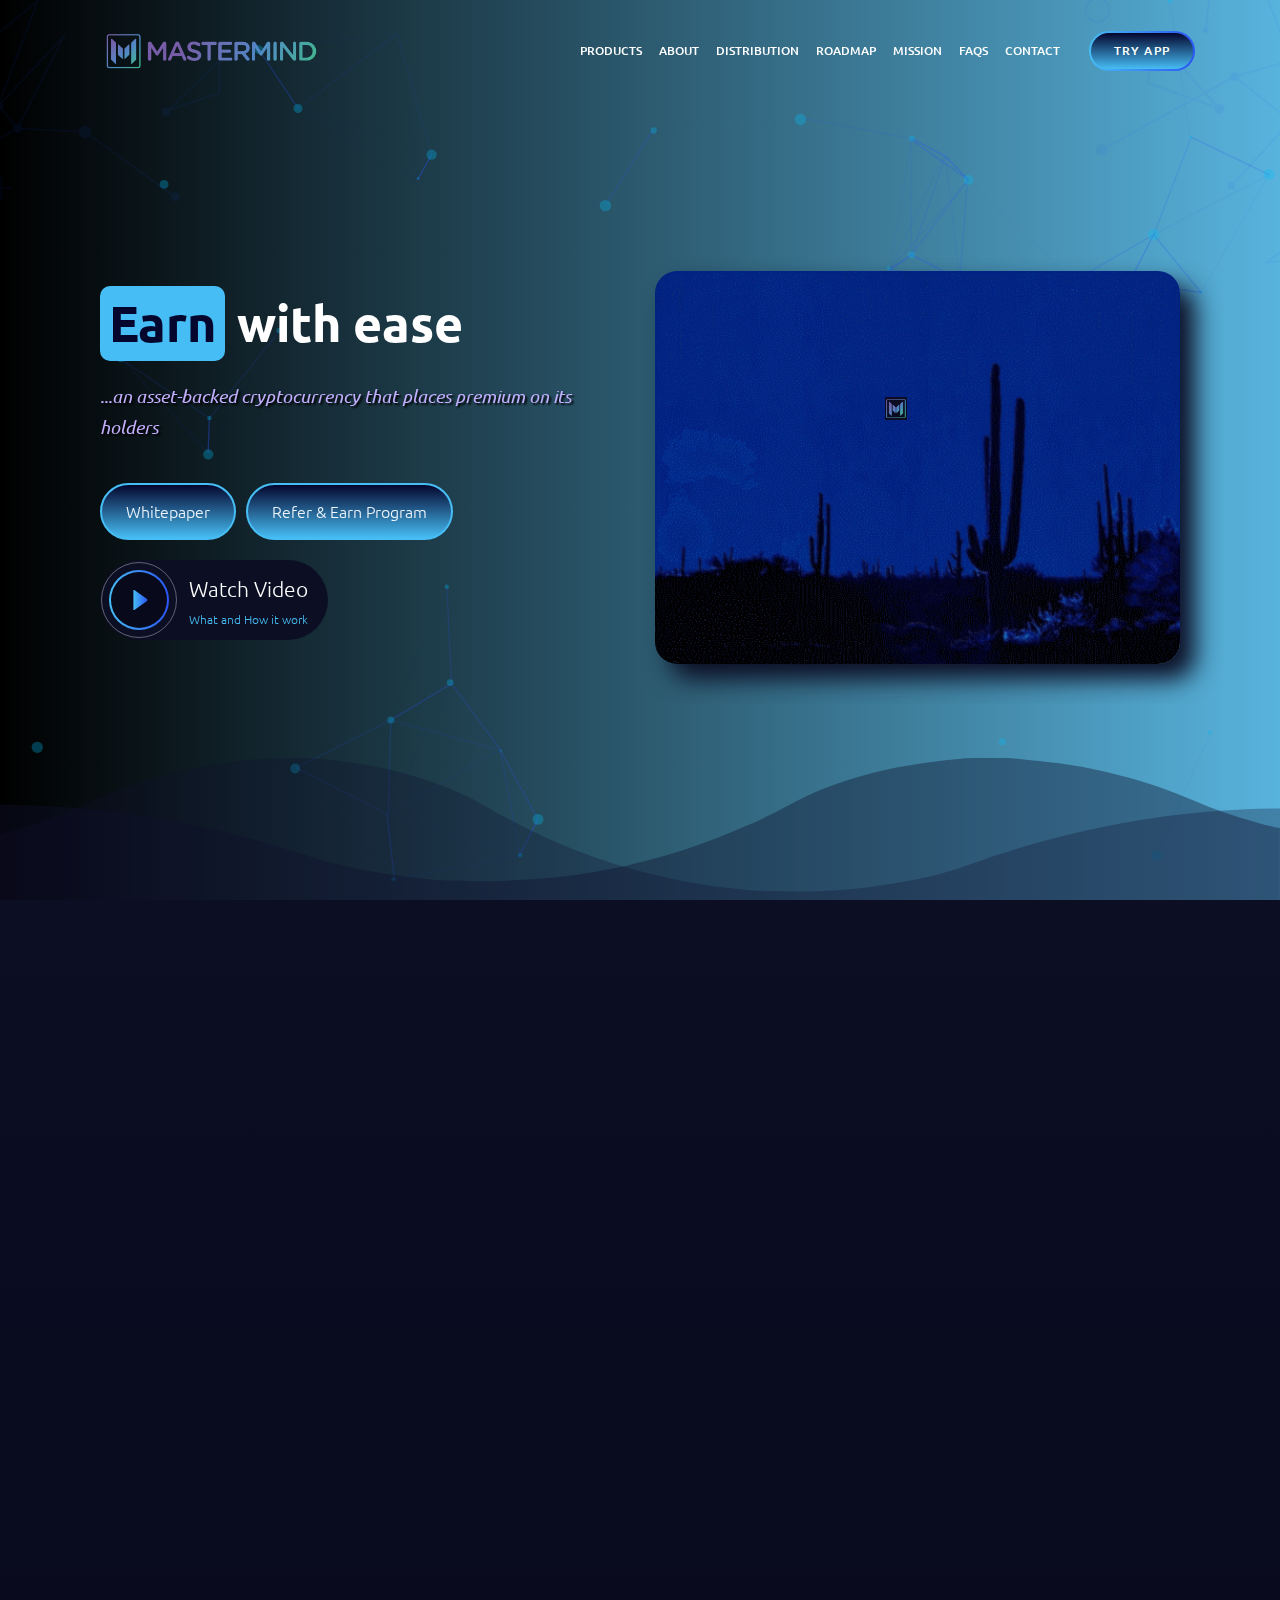
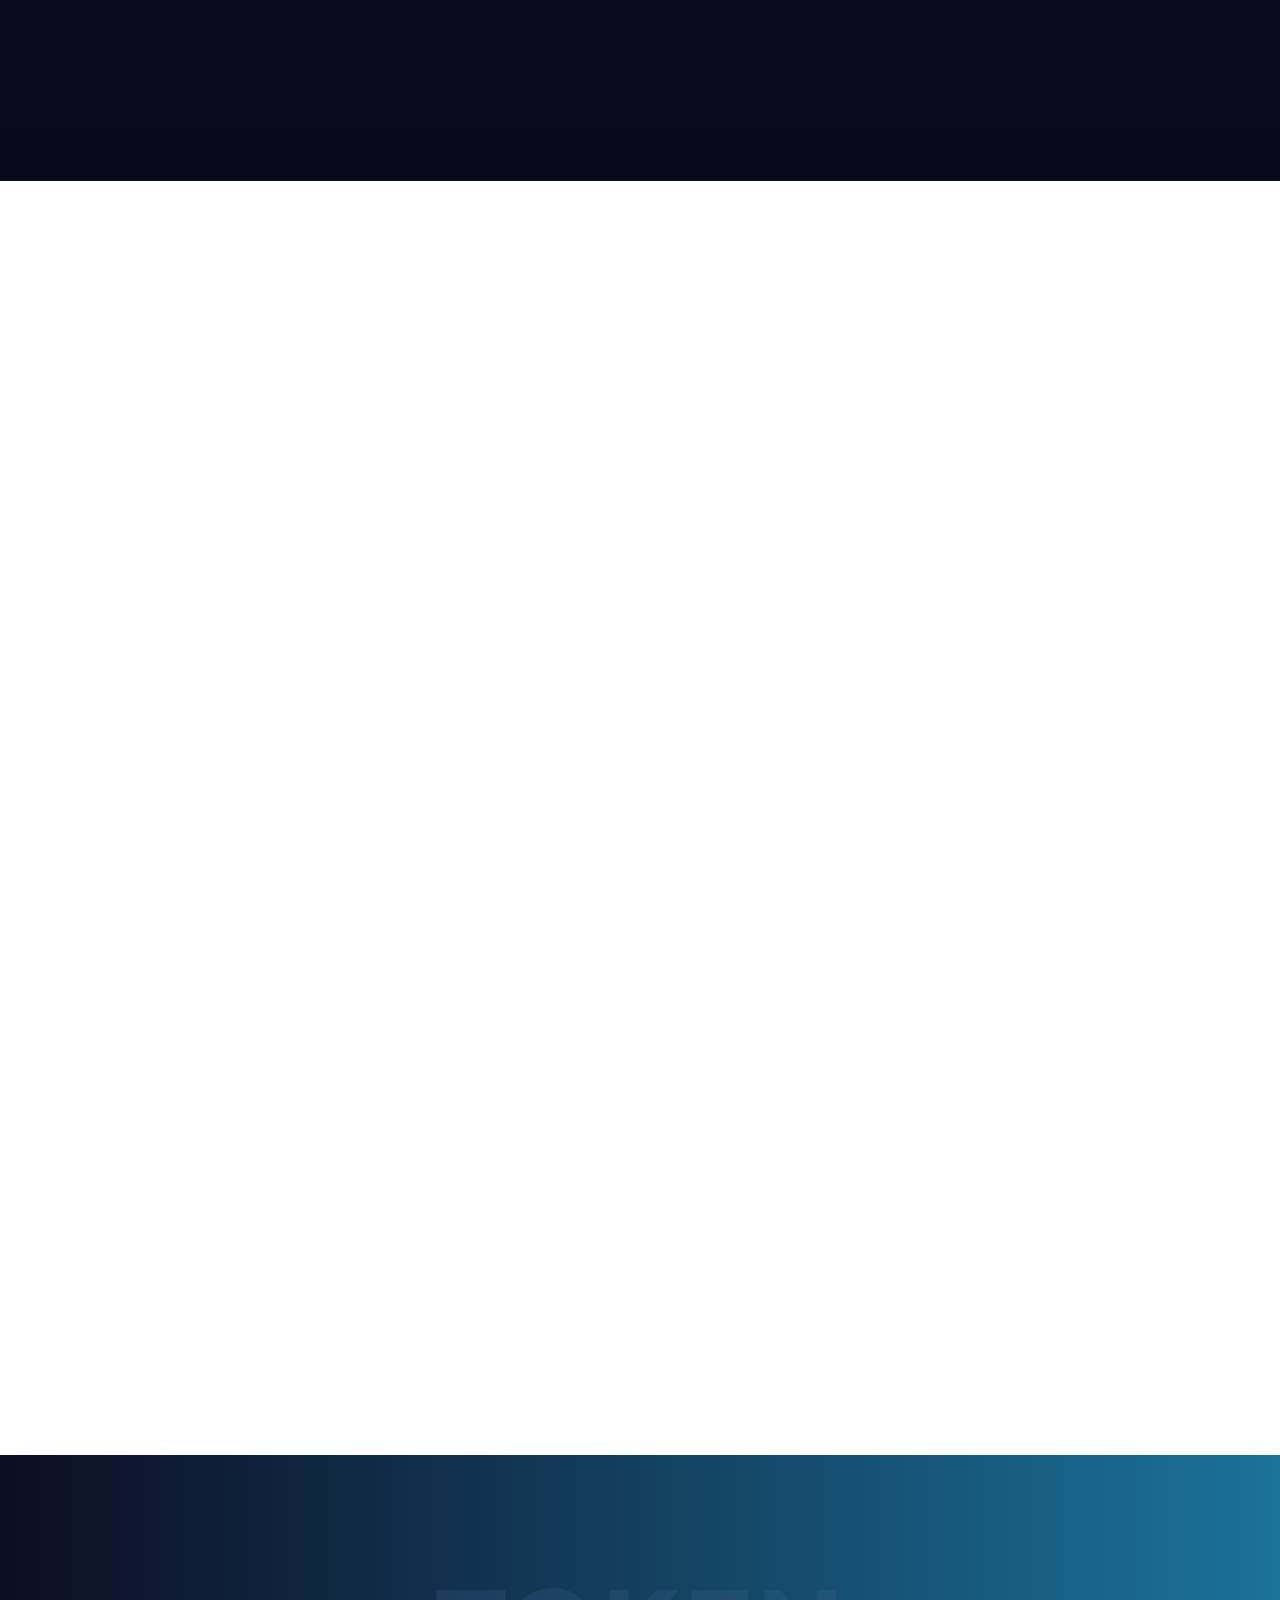
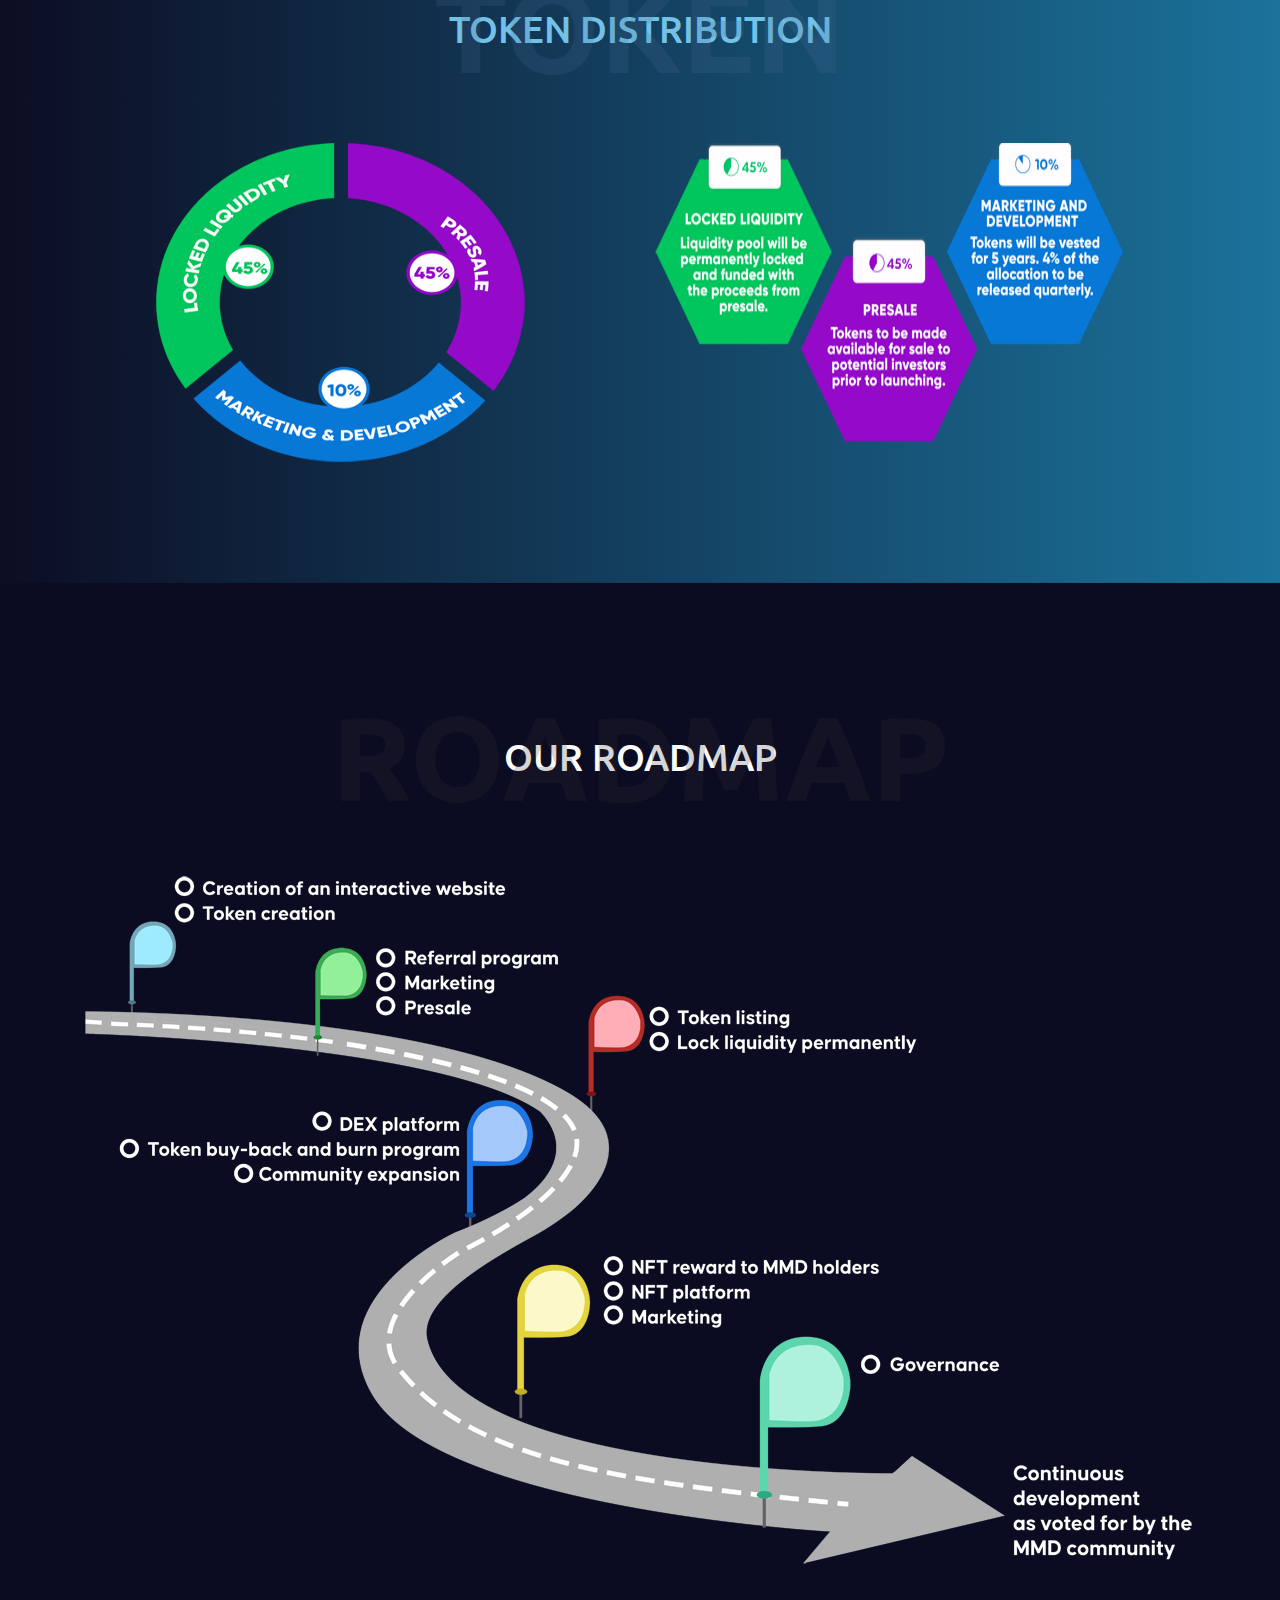
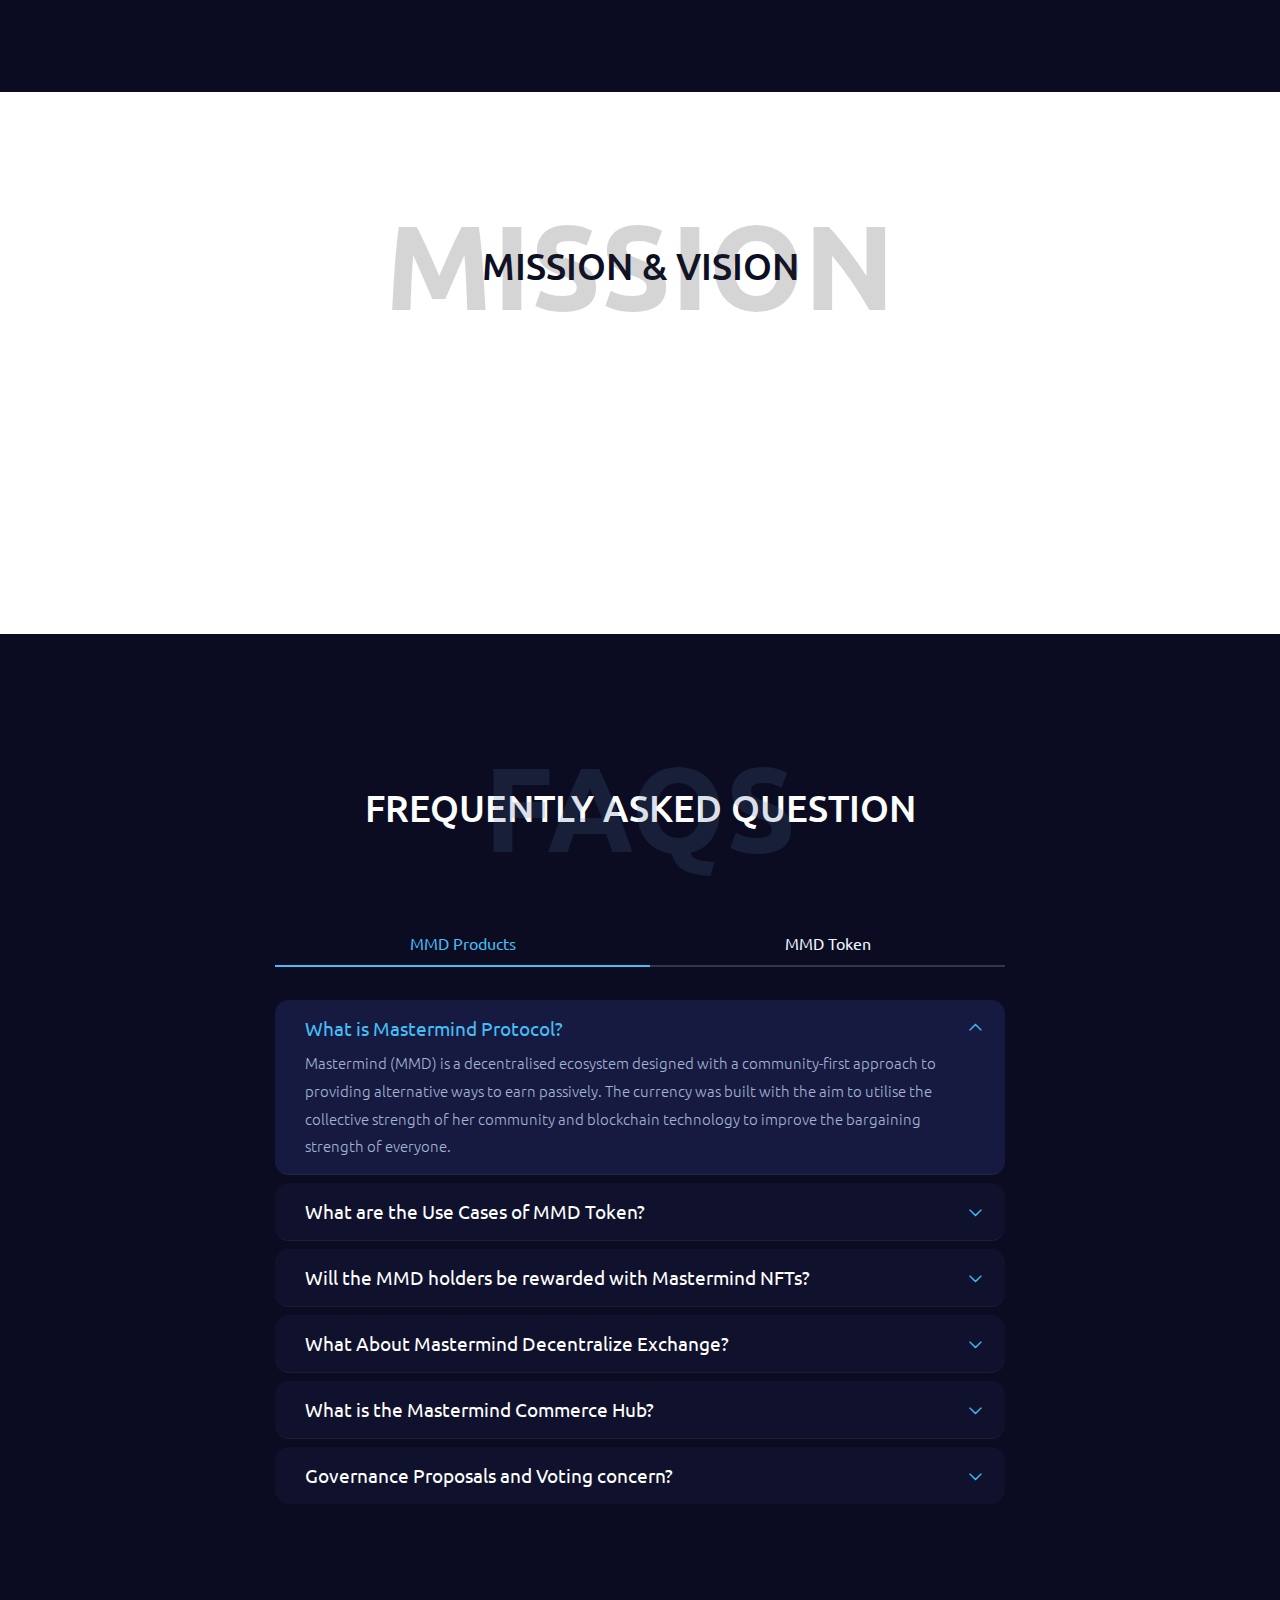
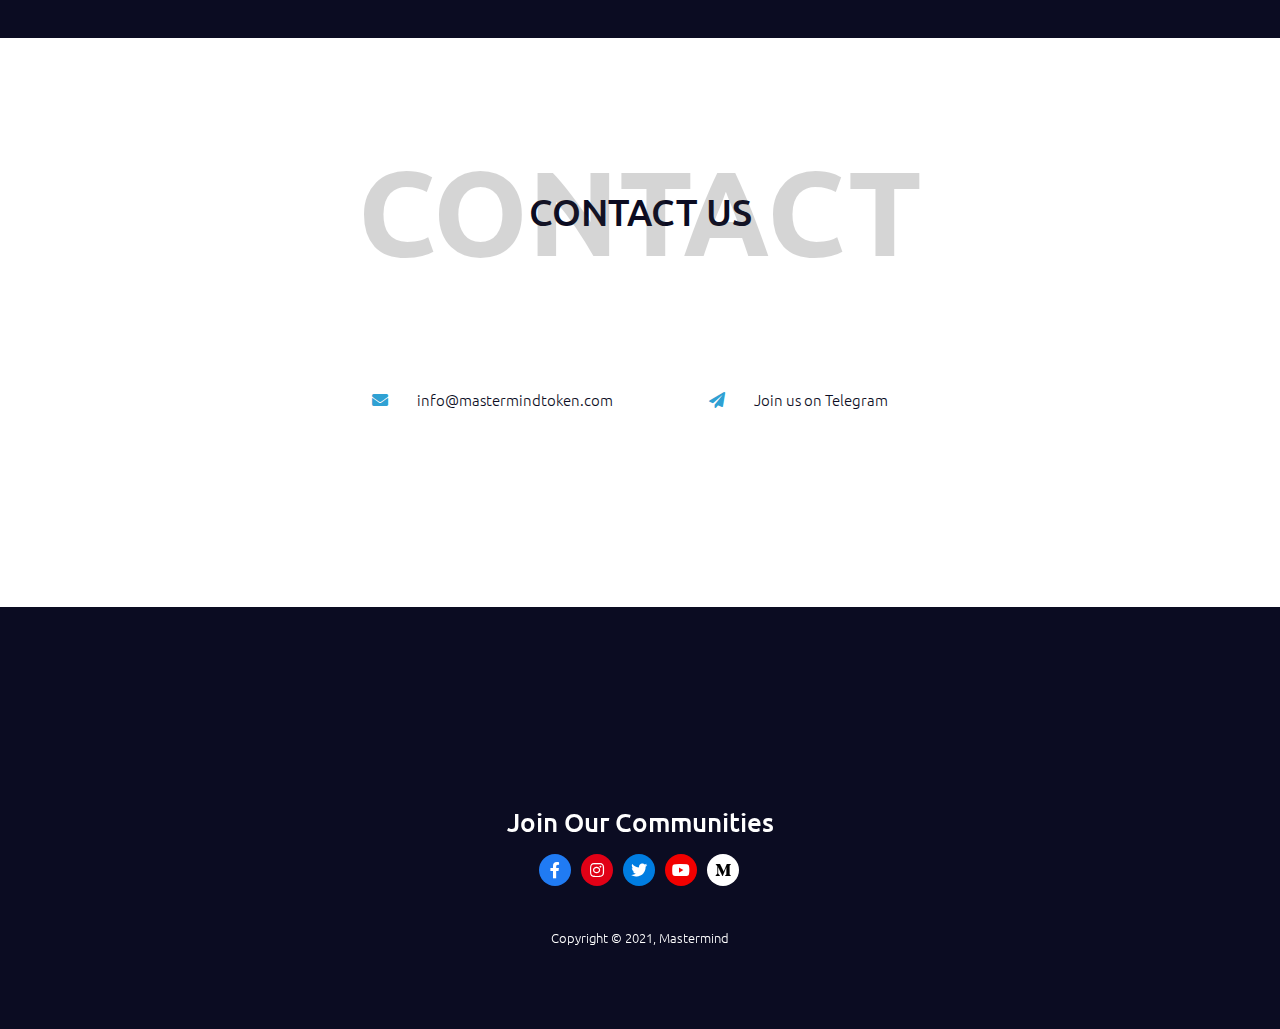
==== commit 46a7044c: "Changed the gif animation image" ====
--- a/index.html
+++ b/index.html
@@ -86,7 +86,7 @@
                                 <div class="row align-items-center justify-content-center gutter-vr-30px myFlex" style="width: 100%; margin: 0 auto;">
                                     <div class="col-lg-6 order-lg-last">
                                         <div id="front-img" class="banner-gfx banner-gfx-re-s3">
-                                            <img src="images/dark/sample-gif2.gif" alt="MMD landing image" class="gif-img">
+                                            <img src="images/dark/sample-gif.gif" alt="MMD landing image" class="gif-img">
                                             <img class="banner-gfx-icon banner-gfx-icon-1 bouncing" style="background-color: #0b0c22;" src="images/mmd-ico.png" alt="Mastermind Logo">
                                             
                                         </div>
--- a/assets/css/style.css
+++ b/assets/css/style.css
@@ -213,6 +213,11 @@
 }
 
 #front-img img, #front-img img.gif-img, .nk-df-shape-v, .shape-v:after, .shape-v-bg{
+  transform: translate3d(0, 0, 0);
+  -webkit-transform: translate3d(0, 0, 0);
+}
+
+#particles-bg{
   transform: translate3d(0, 0, 0);
   -webkit-transform: translate3d(0, 0, 0);
 }
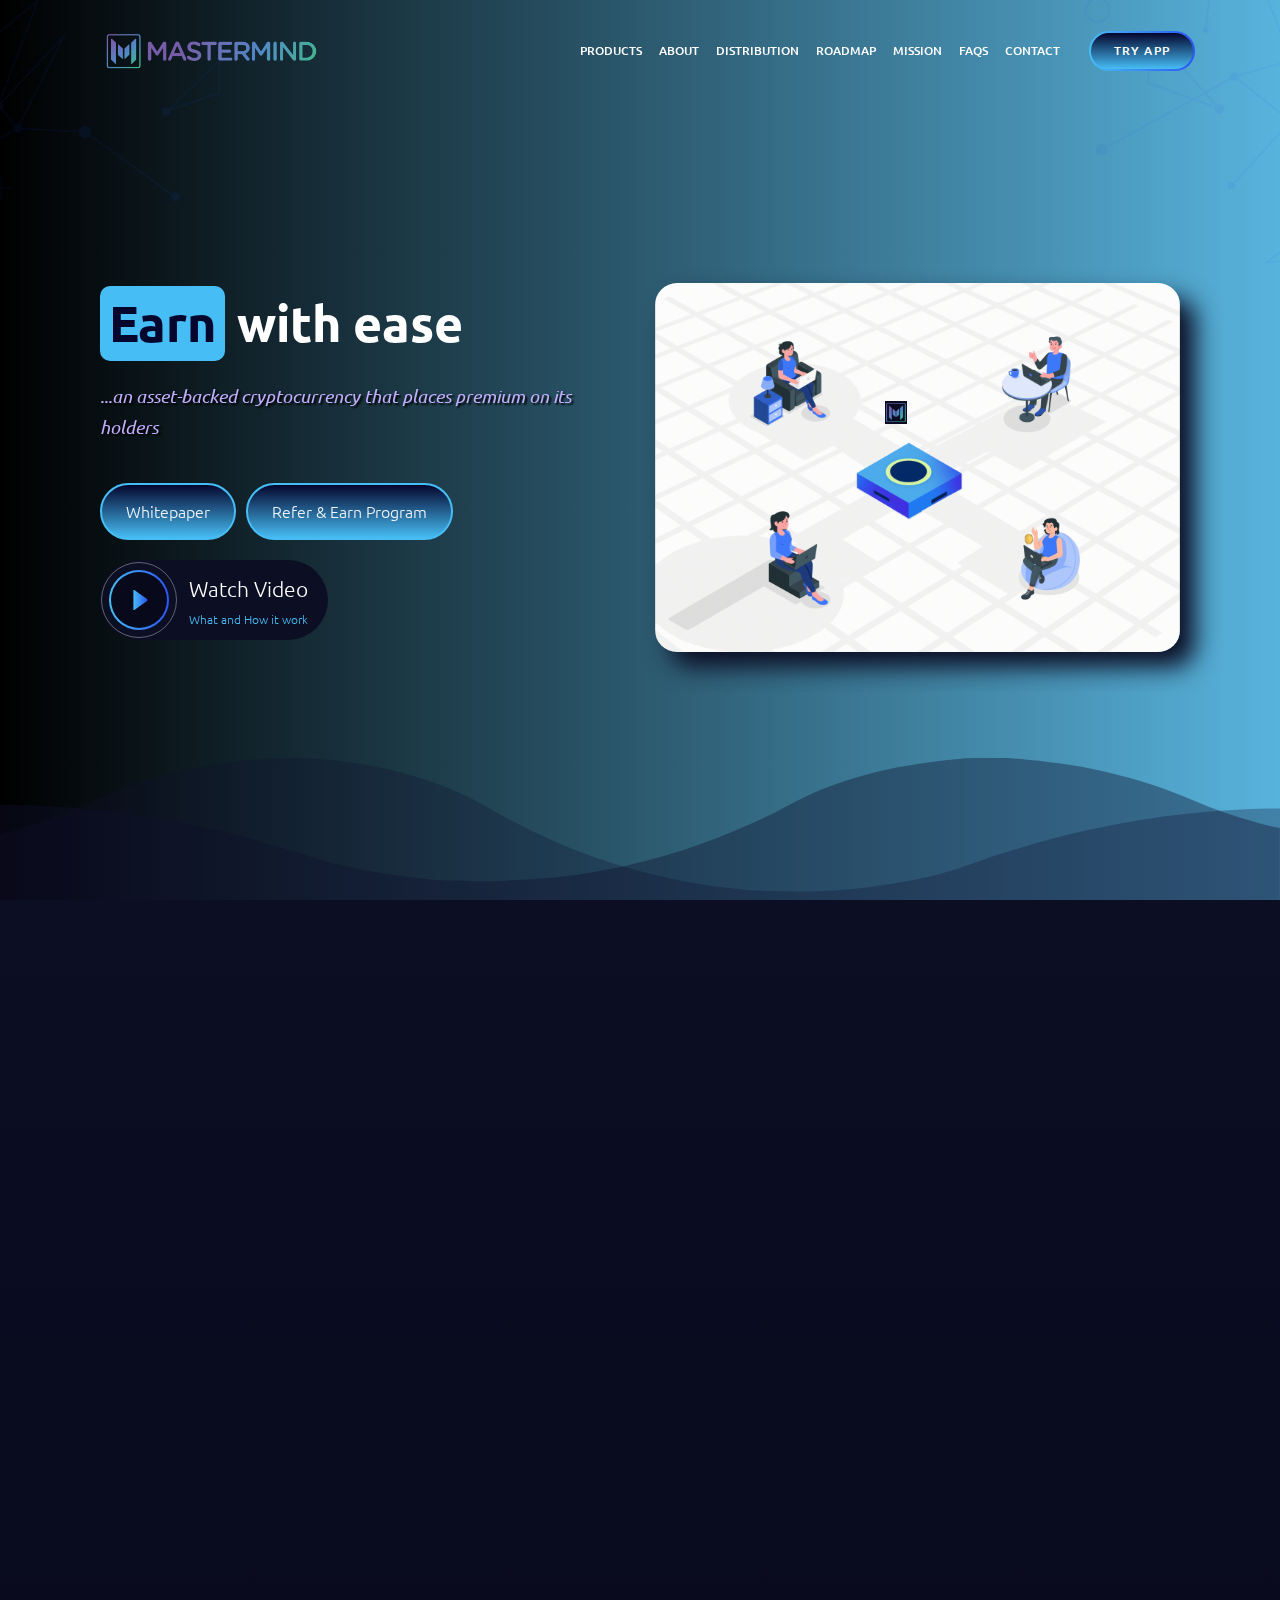
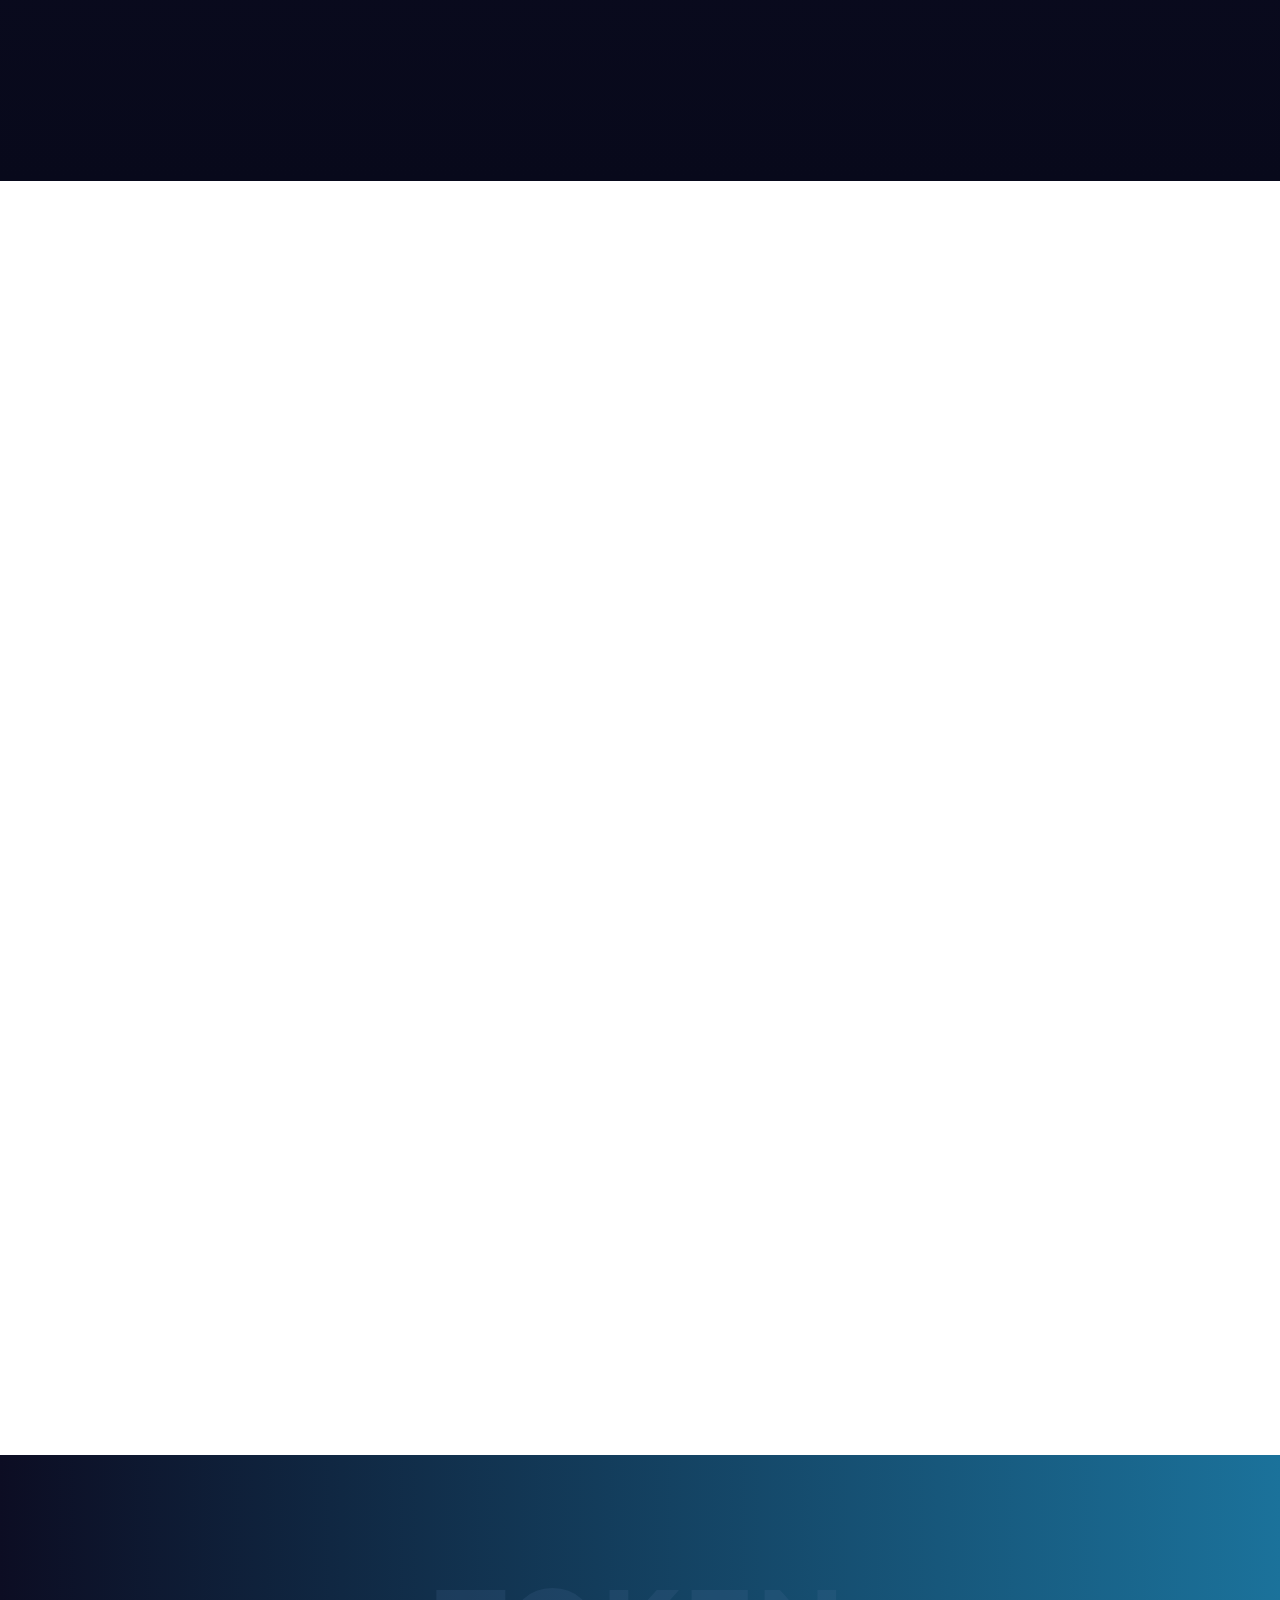
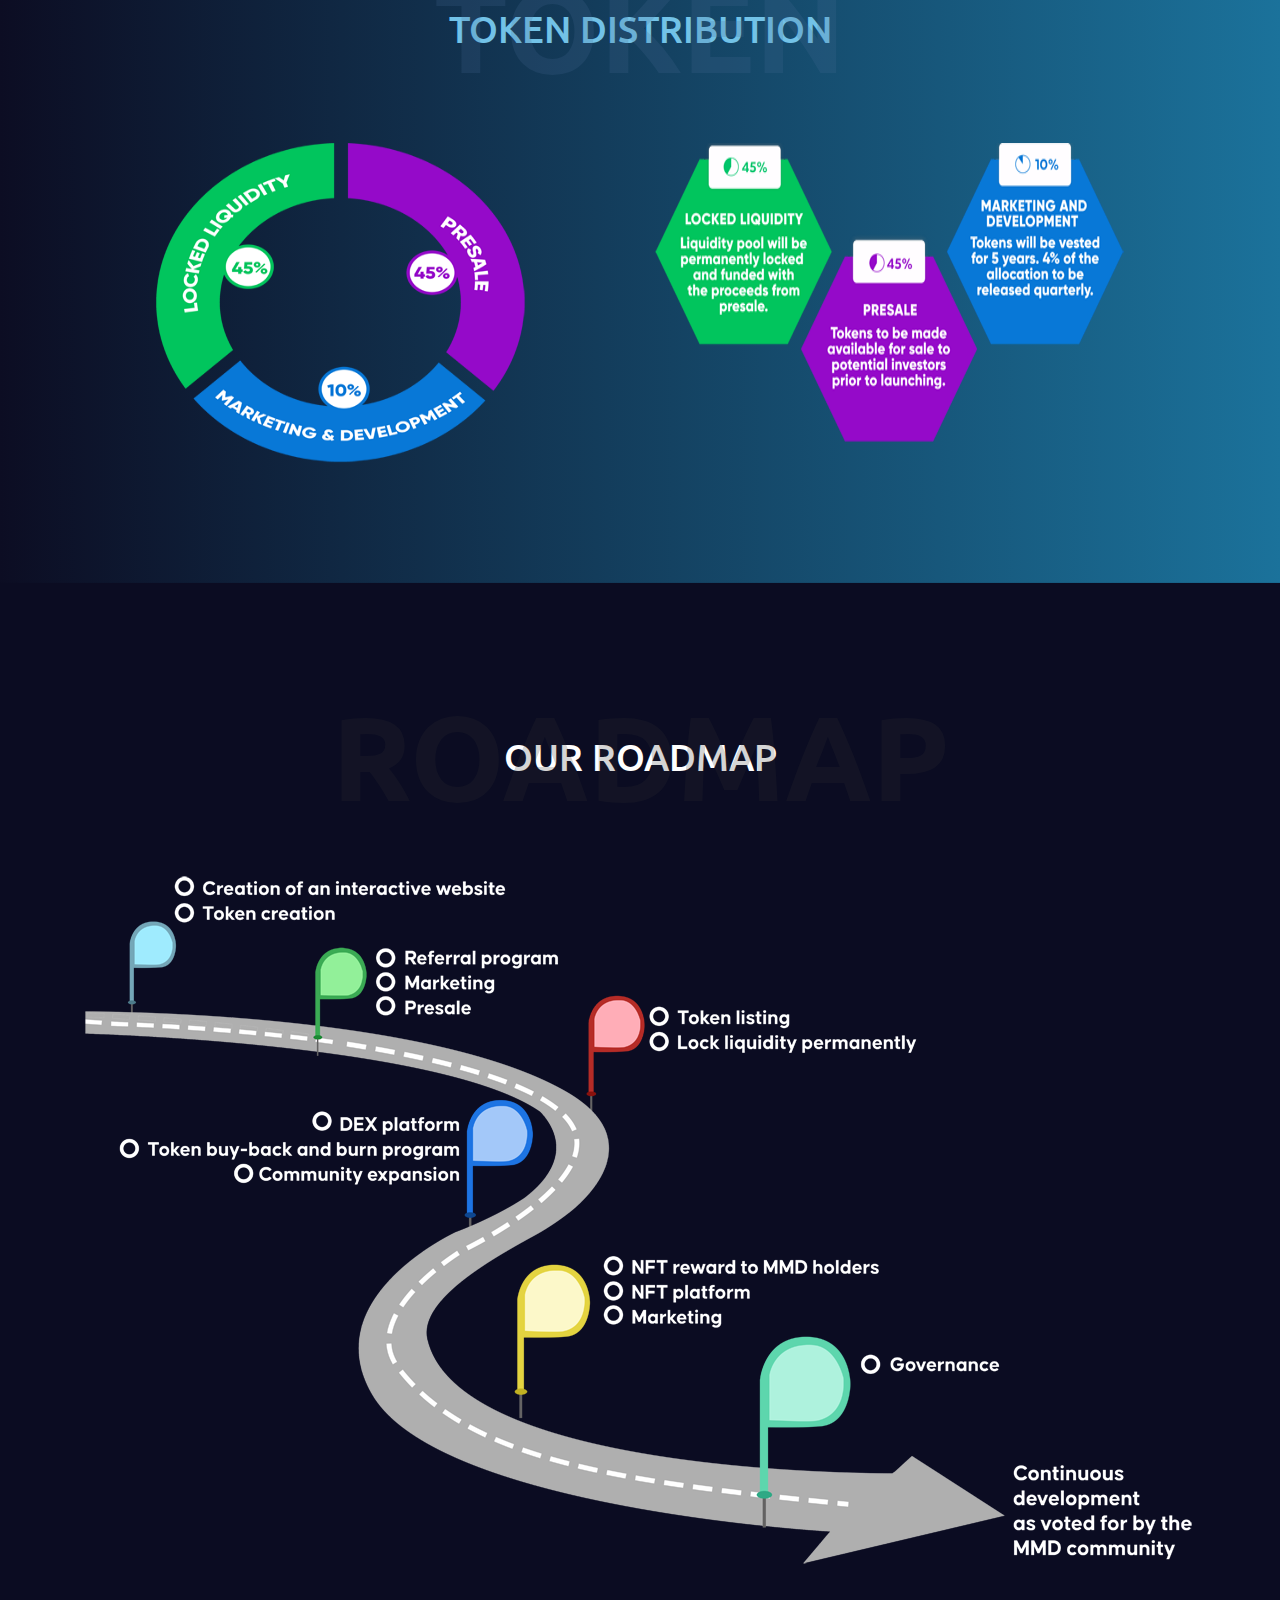
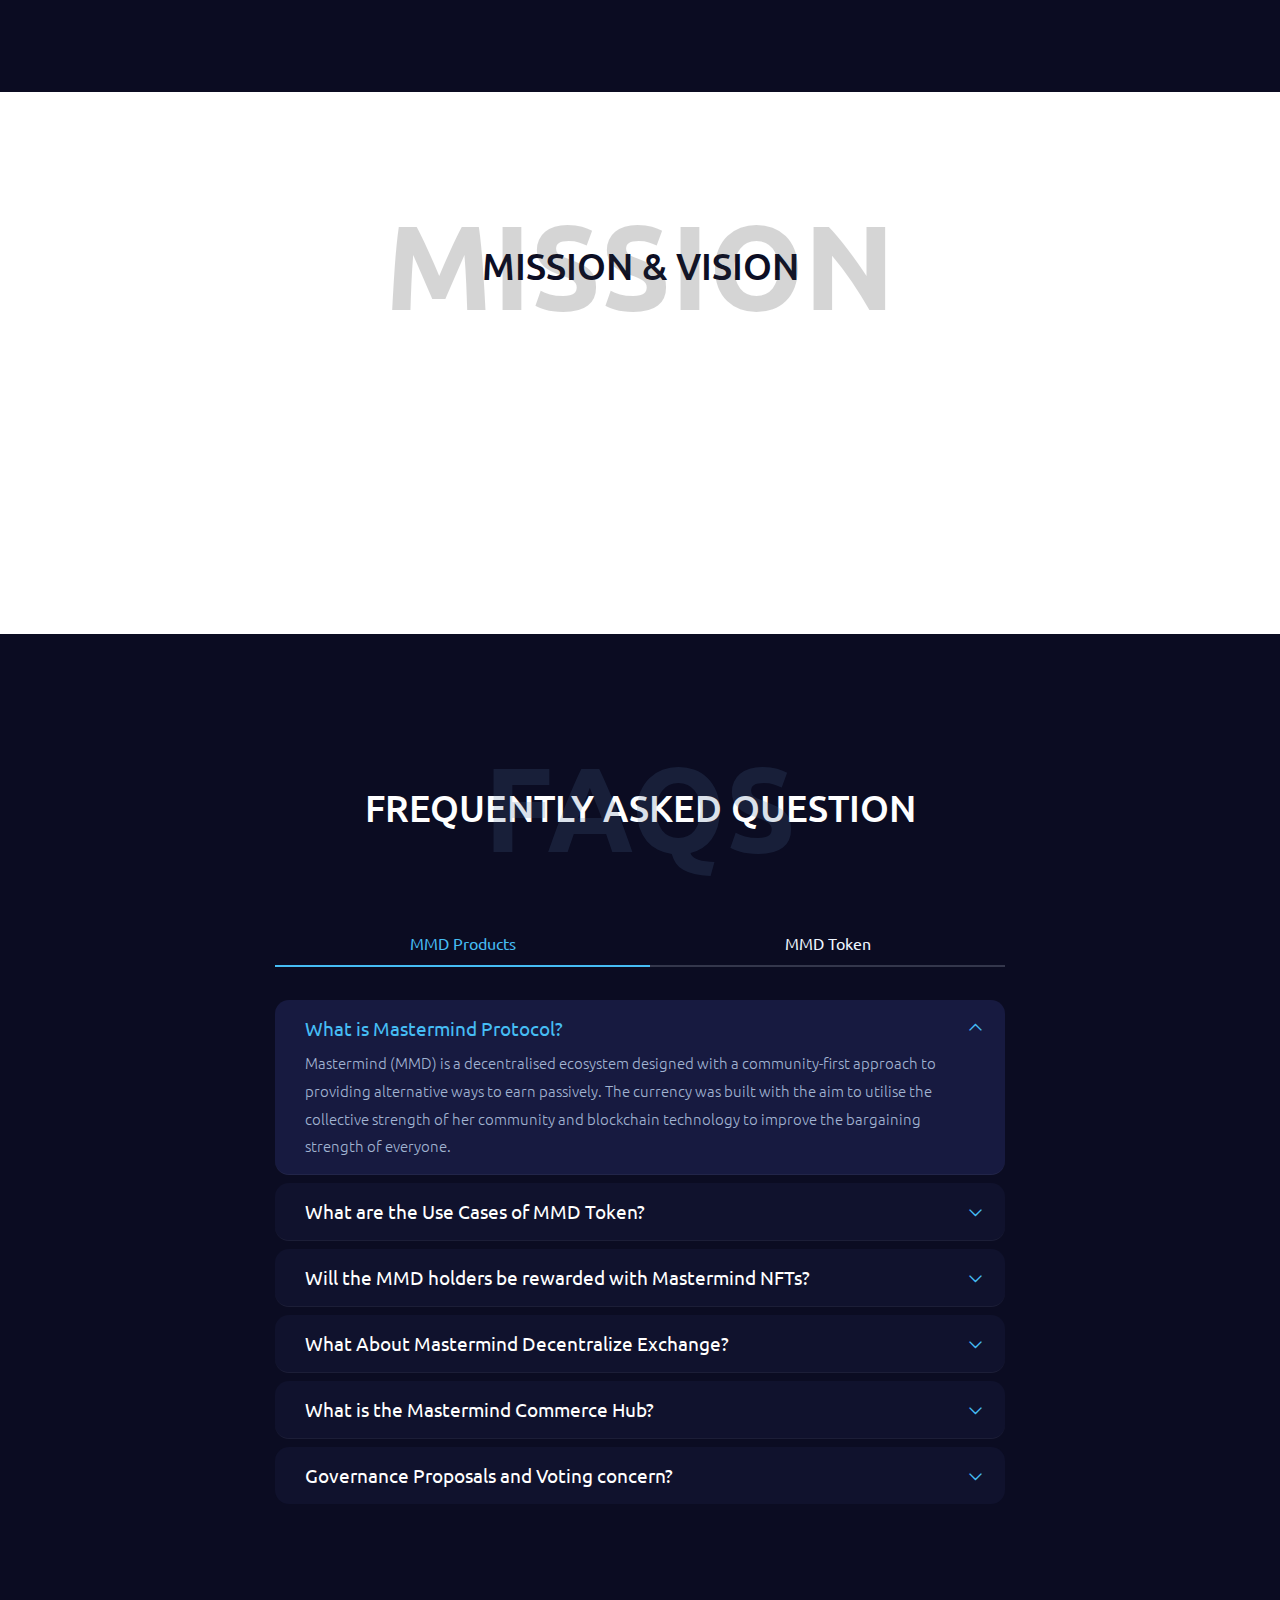
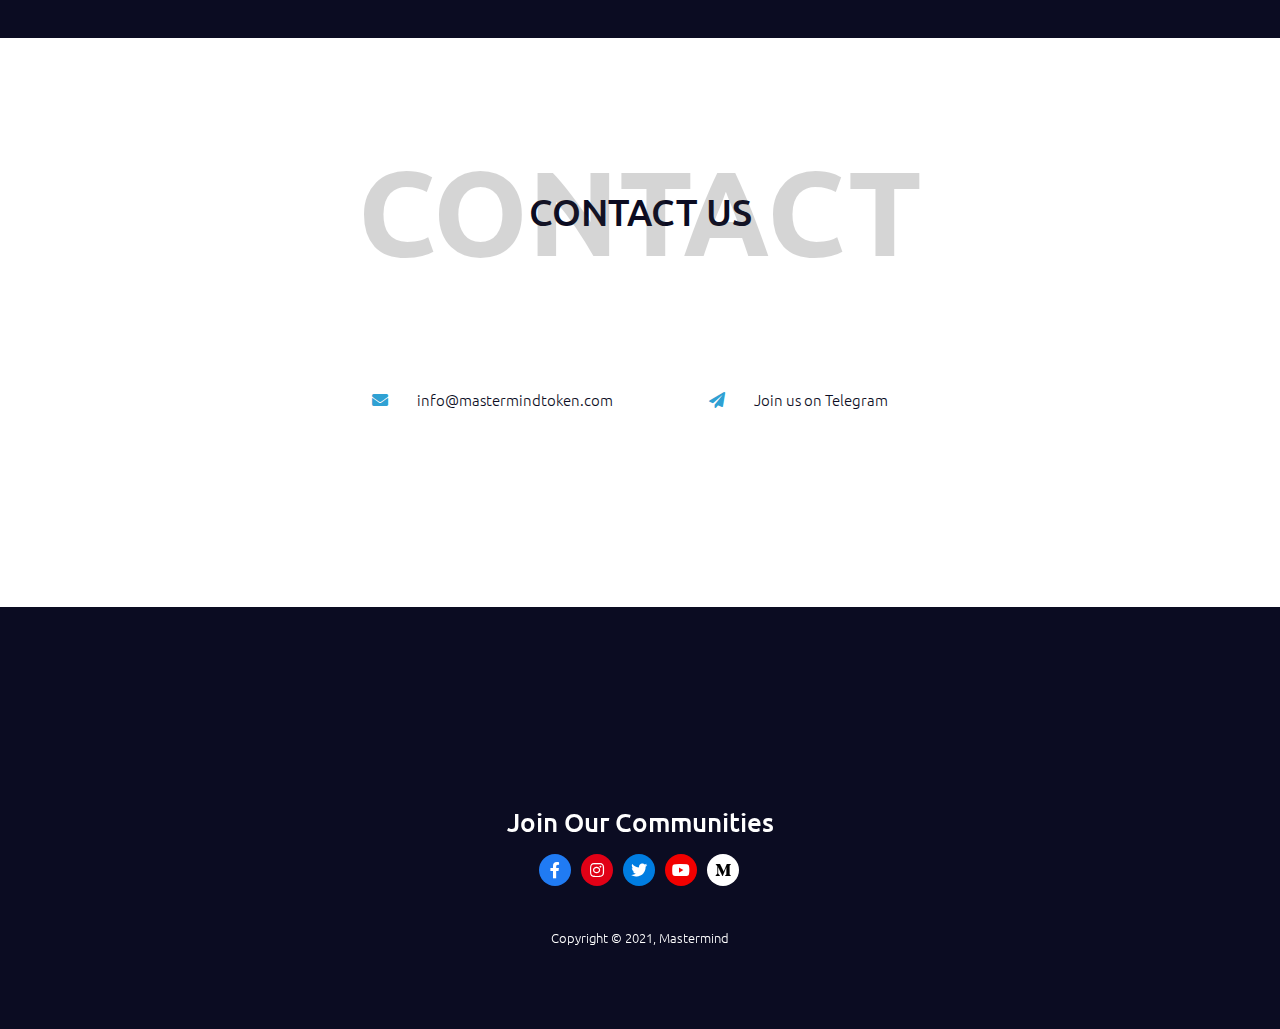
==== commit 1c578da4: "Stopped background animation" ====
--- a/index.html
+++ b/index.html
@@ -86,7 +86,7 @@
                                 <div class="row align-items-center justify-content-center gutter-vr-30px myFlex" style="width: 100%; margin: 0 auto;">
                                     <div class="col-lg-6 order-lg-last">
                                         <div id="front-img" class="banner-gfx banner-gfx-re-s3">
-                                            <img src="images/dark/sample-gif.gif" alt="MMD landing image" class="gif-img">
+                                            <img src="images/dark/mmd-landing.gif" alt="MMD landing image" class="gif-img">
                                             <img class="banner-gfx-icon banner-gfx-icon-1 bouncing" style="background-color: #0b0c22;" src="images/mmd-ico.png" alt="Mastermind Logo">
                                             
                                         </div>
@@ -142,7 +142,7 @@
                 <div class="nk-ovm mask-c-dark shape-v mask-contain-bottom"></div>
                 
                 <!-- Place Particle Js -->
-                <div id="particles-bg" class="particles-container particles-bg" data-pt-base="#00c0fa" data-pt-base-op=".3" data-pt-line="#2b56f5" data-pt-line-op=".5" data-pt-shape="#00c0fa" data-pt-shape-op=".2"></div>
+                <!-- <div id="particles-bg" class="particles-container particles-bg" data-pt-base="#00c0fa" data-pt-base-op=".3" data-pt-line="#2b56f5" data-pt-line-op=".5" data-pt-shape="#00c0fa" data-pt-shape-op=".2"></div> -->
             </div>
 			<!-- .header-banner @e -->
 		</header>
--- a/assets/css/style-dark.css
+++ b/assets/css/style-dark.css
@@ -77,6 +77,13 @@
 
 #roadmap-title::before, #contact-title::before{
   color: #333333;
+}
+
+.header-banner{
+  transform: translate3d(0, 0, 0);
+  -webkit-transform: translate3d(0, 0, 0);
+  backface-visibility: hidden;
+  -webkit-backface-visibility: hidden;
 }
 
 
--- a/assets/css/style.css
+++ b/assets/css/style.css
@@ -215,11 +215,15 @@
 #front-img img, #front-img img.gif-img, .nk-df-shape-v, .shape-v:after, .shape-v-bg{
   transform: translate3d(0, 0, 0);
   -webkit-transform: translate3d(0, 0, 0);
+  backface-visibility: hidden;
+  -webkit-backface-visibility: hidden;
 }
 
 #particles-bg{
   transform: translate3d(0, 0, 0);
   -webkit-transform: translate3d(0, 0, 0);
+  backface-visibility: hidden;
+  -webkit-backface-visibility: hidden;
 }
 
 
